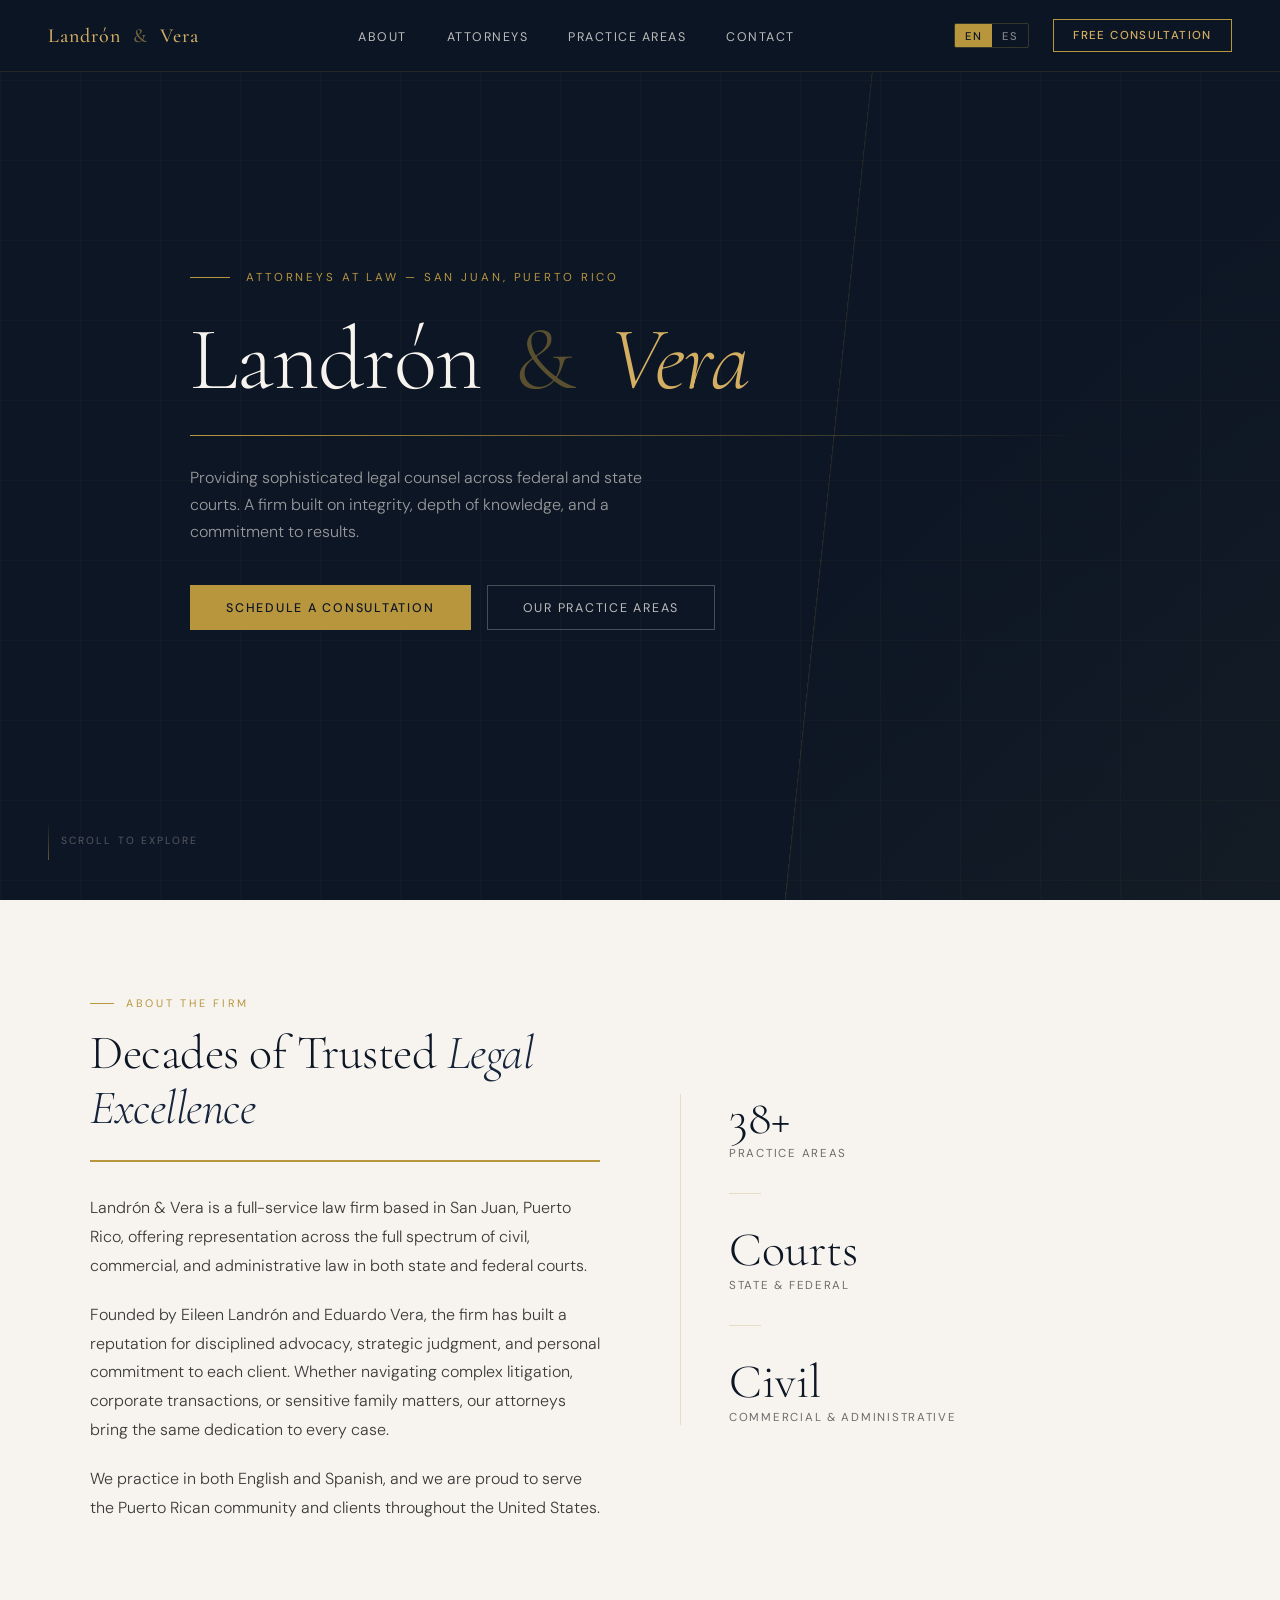
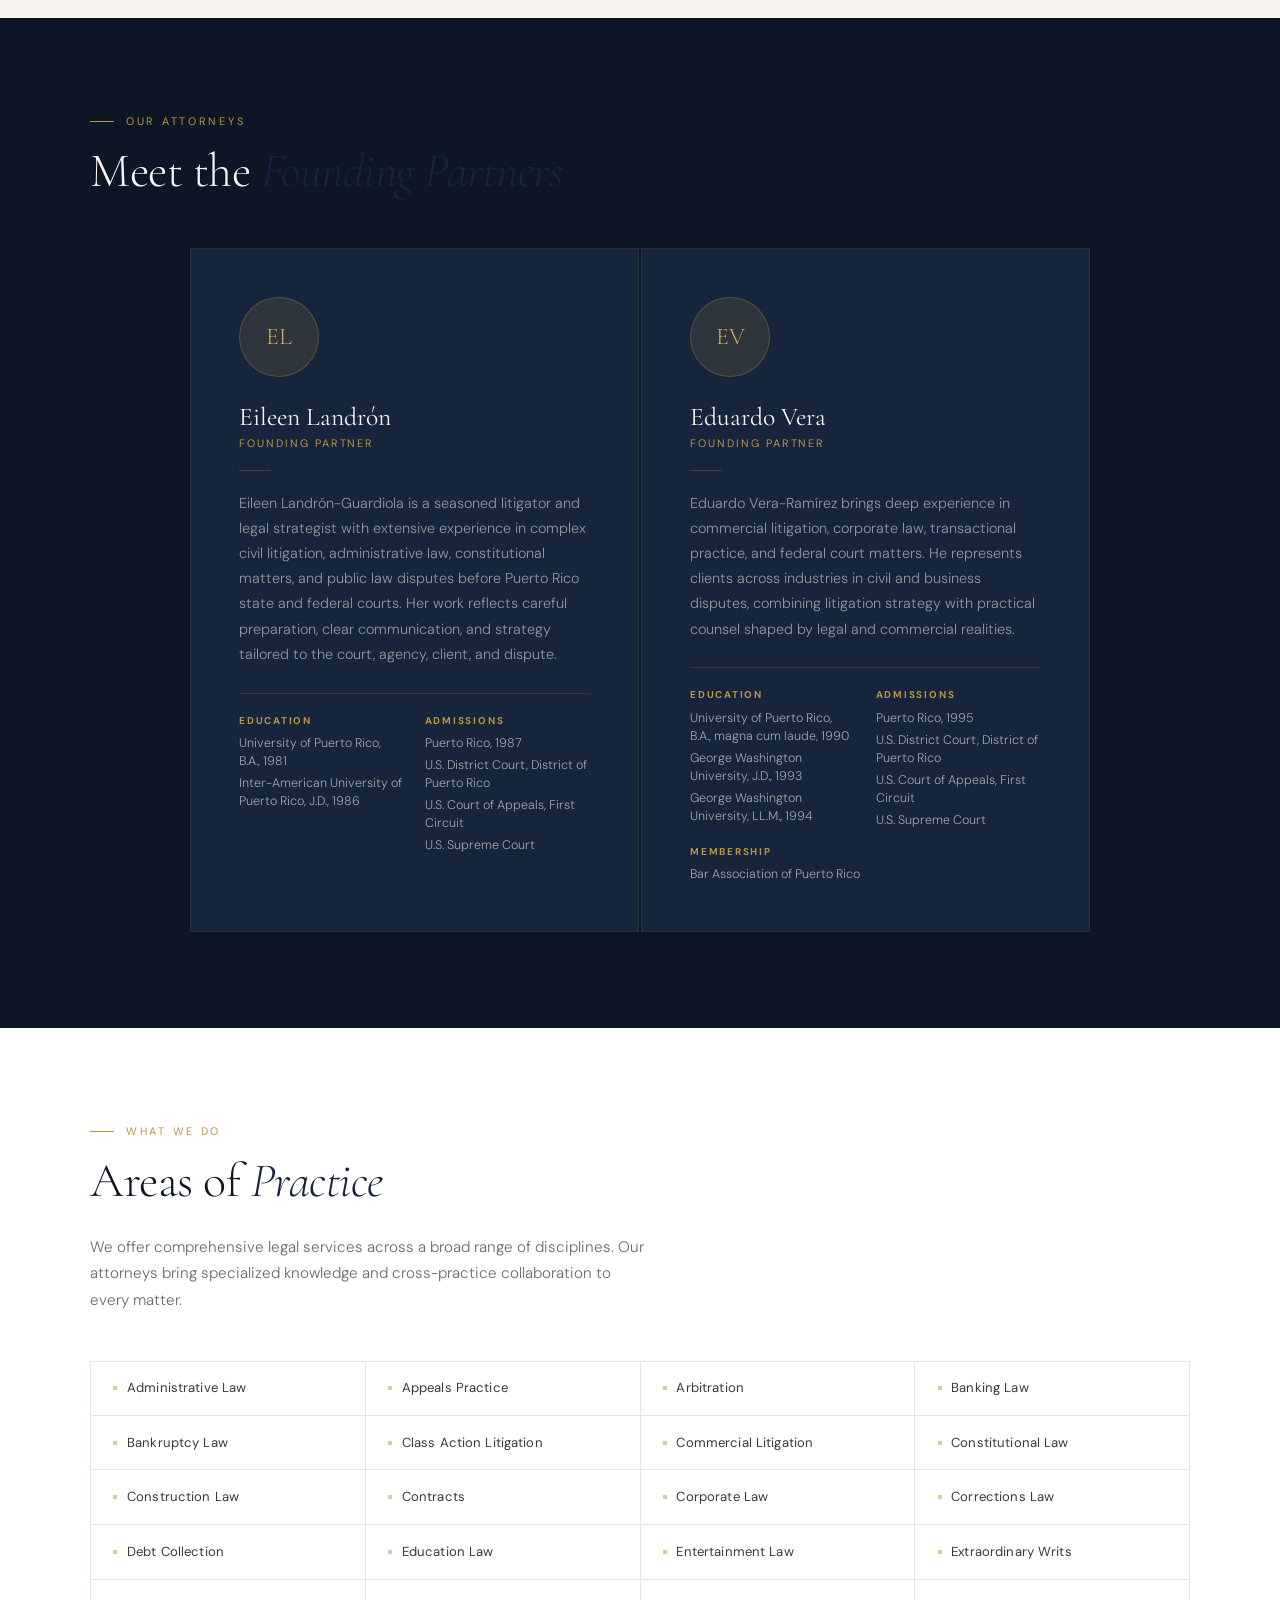
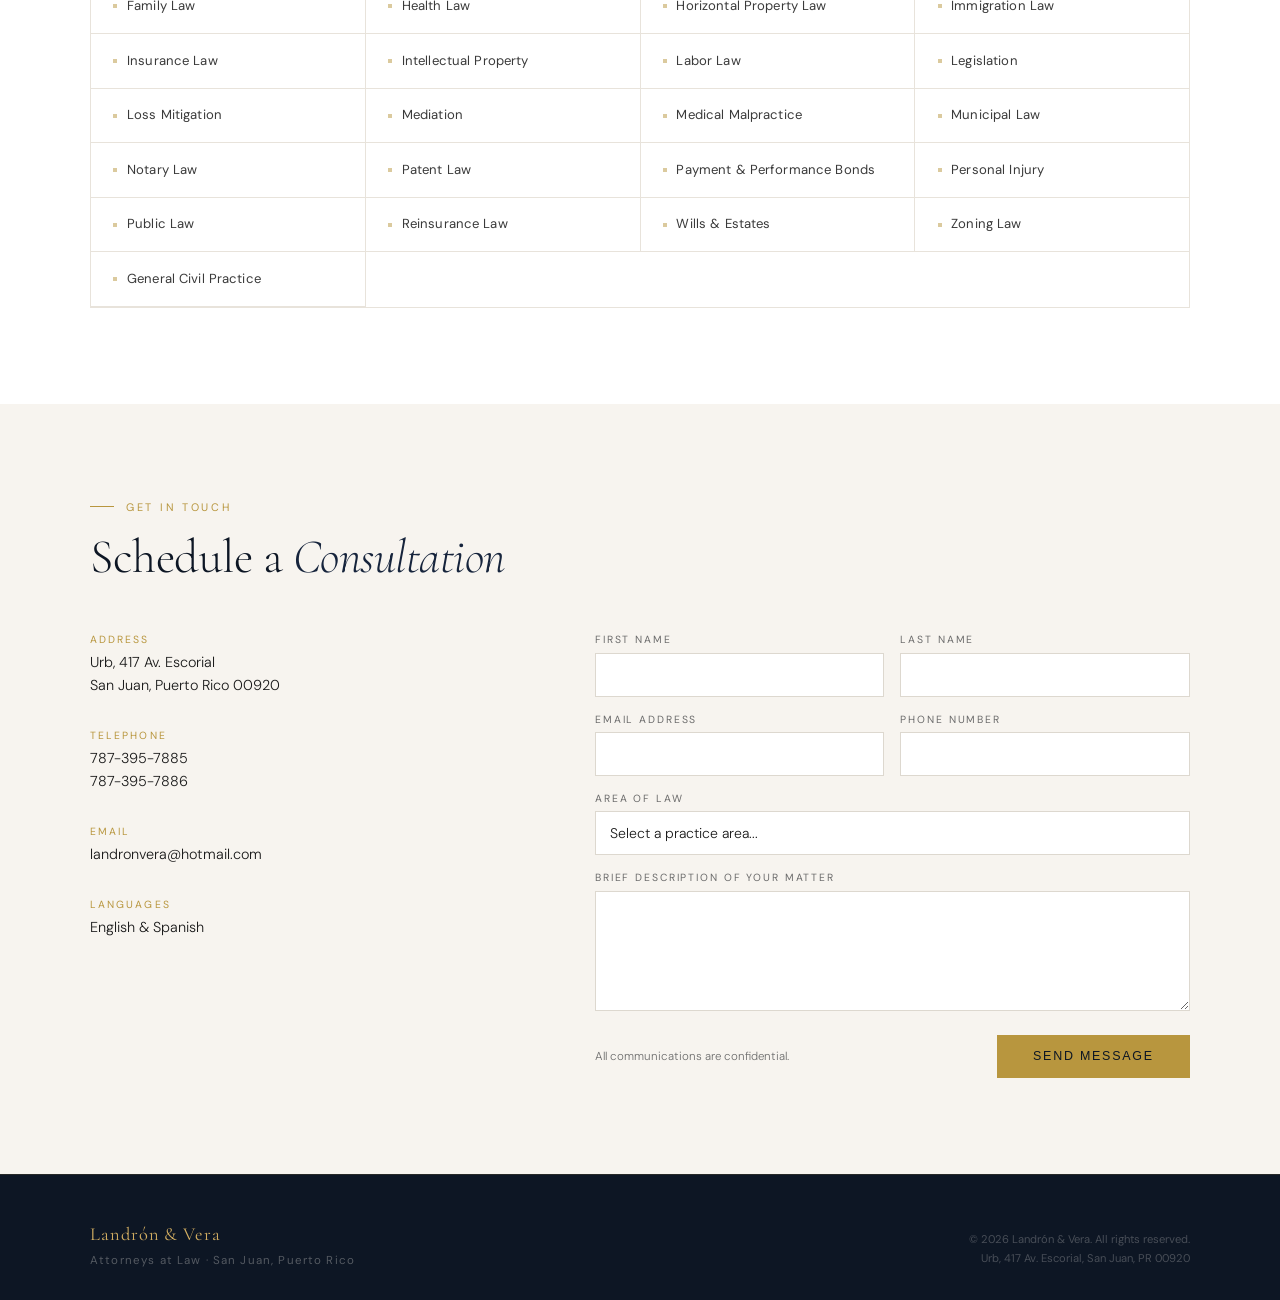
==== index.html @ 3a1e354c "Improve SEO content and practice interactions" ====
<!DOCTYPE html>
<html lang="en">
<head>
  <meta charset="UTF-8">
  <meta name="viewport" content="width=device-width, initial-scale=1.0">
  <title>Landrón &amp; Vera &mdash; Attorneys at Law</title>
  <meta name="description" content="Landrón &amp; Vera is a San Juan, Puerto Rico law firm providing bilingual legal counsel in civil, commercial, administrative, corporate, family, immigration, and litigation matters.">
  <link rel="icon" href="favicon.ico" sizes="any">
  <link rel="icon" type="image/svg+xml" href="favicon.svg">
  <link rel="preconnect" href="https://fonts.googleapis.com">
  <link rel="preconnect" href="https://fonts.gstatic.com" crossorigin>
  <link href="https://fonts.googleapis.com/css2?family=Cormorant+Garamond:ital,wght@0,300;0,400;0,500;0,600;1,300;1,400&family=DM+Sans:wght@300;400;500&display=swap" rel="stylesheet">
  <link rel="stylesheet" href="styles.css">
</head>
<body>
  <header class="site-header">
    <nav class="site-nav" aria-label="Primary">
      <a class="nav-logo display-face" href="#hero">Landrón <span>&amp;</span> Vera</a>

      <ul class="nav-links">
        <li><a href="#about" data-en="About" data-es="Nosotros">About</a></li>
        <li><a href="#attorneys" data-en="Attorneys" data-es="Abogados">Attorneys</a></li>
        <li><a href="#practice" data-en="Practice Areas" data-es="&Aacute;reas de Pr&aacute;ctica">Practice Areas</a></li>
        <li><a href="#contact" data-en="Contact" data-es="Contacto">Contact</a></li>
      </ul>

      <div class="nav-right">
        <div class="lang-toggle" role="group" aria-label="Language toggle">
          <button id="btnEN" type="button" class="active" data-lang-switch="en">EN</button>
          <button id="btnES" type="button" data-lang-switch="es">ES</button>
        </div>
        <a href="#contact" class="nav-cta" data-en="Free Consultation" data-es="Consulta Gratis">Free Consultation</a>
        <button class="hamburger" type="button" aria-label="Menu" aria-controls="mobileMenu" aria-expanded="false" data-menu-toggle>
          <span></span>
          <span></span>
          <span></span>
        </button>
      </div>
    </nav>
  </header>

  <div class="mobile-menu" id="mobileMenu">
    <a href="#about" data-en="About" data-es="Nosotros">About</a>
    <a href="#attorneys" data-en="Attorneys" data-es="Abogados">Attorneys</a>
    <a href="#practice" data-en="Practice Areas" data-es="&Aacute;reas de Pr&aacute;ctica">Practice Areas</a>
    <a href="#contact" data-en="Contact" data-es="Contacto">Contact</a>
    <a href="#contact" data-en="Free Consultation" data-es="Consulta Gratis">Free Consultation</a>
  </div>

  <main>
    <section id="hero">
      <div class="hero-inner section-shell">
        <div class="hero-eyebrow" data-en="Attorneys at Law &mdash; San Juan, Puerto Rico" data-es="Abogados y Consejeros &mdash; San Juan, Puerto Rico">
          Attorneys at Law &mdash; San Juan, Puerto Rico
        </div>
        <h1 class="hero-title display-face">
          Landrón <span class="amp">&amp;</span> <em>Vera</em>
        </h1>
        <div class="hero-rule"></div>
        <p class="hero-sub" data-en="Providing sophisticated legal counsel across federal and state courts. A firm built on integrity, depth of knowledge, and a commitment to results." data-es="Asesoramiento jur&iacute;dico sofisticado en tribunales federales y estatales. Un bufete fundamentado en integridad, conocimiento profundo y compromiso con los resultados.">
          Providing sophisticated legal counsel across federal and state courts. A firm built on integrity, depth of knowledge, and a commitment to results.
        </p>
        <div class="hero-actions">
          <a href="#contact" class="btn-primary" data-en="Schedule a Consultation" data-es="Agendar Consulta">Schedule a Consultation</a>
          <a href="#practice" class="btn-ghost" data-en="Our Practice Areas" data-es="Nuestras &Aacute;reas">Our Practice Areas</a>
        </div>
      </div>
      <div class="hero-scroll" data-en="Scroll to explore" data-es="Desplaza para explorar">Scroll to explore</div>
    </section>

    <section id="about">
      <div class="section-shell about-grid">
        <div class="about-text">
          <div class="section-label reveal" data-en="About the Firm" data-es="El Bufete">About the Firm</div>
          <h2 class="section-title display-face reveal" data-en="Decades of Trusted <em>Legal Excellence</em>" data-es="D&eacute;cadas de <em>Excelencia Jur&iacute;dica</em>" data-i18n-html="true">
            Decades of Trusted <em>Legal Excellence</em>
          </h2>
          <div class="gold-rule reveal"></div>
          <div class="reveal">
            <p data-en="Landrón &amp; Vera is a full-service law firm based in San Juan, Puerto Rico, offering representation across the full spectrum of civil, commercial, and administrative law in both state and federal courts." data-es="Landrón &amp; Vera es un bufete de abogados de servicio completo con sede en San Juan, Puerto Rico, que ofrece representaci&oacute;n en el espectro completo del derecho civil, comercial y administrativo en tribunales estatales y federales.">
              Landrón &amp; Vera is a full-service law firm based in San Juan, Puerto Rico, offering representation across the full spectrum of civil, commercial, and administrative law in both state and federal courts.
            </p>
            <p data-en="Founded by Eileen Landrón and Eduardo Vera, the firm has built a reputation for disciplined advocacy, strategic judgment, and personal commitment to each client. Whether navigating complex litigation, corporate transactions, or sensitive family matters, our attorneys bring the same dedication to every case." data-es="Fundado por Eileen Landrón y Eduardo Vera, el bufete ha construido una reputaci&oacute;n de abogac&iacute;a disciplinada, juicio estrat&eacute;gico y compromiso personal con cada cliente. Ya sea en litigios complejos, transacciones corporativas o asuntos familiares delicados, nuestros abogados aportan la misma dedicaci&oacute;n a cada caso.">
              Founded by Eileen Landrón and Eduardo Vera, the firm has built a reputation for disciplined advocacy, strategic judgment, and personal commitment to each client. Whether navigating complex litigation, corporate transactions, or sensitive family matters, our attorneys bring the same dedication to every case.
            </p>
            <p data-en="We practice in both English and Spanish, and we are proud to serve the Puerto Rican community and clients throughout the United States." data-es="Ejercemos en ingl&eacute;s y espa&ntilde;ol, y nos enorgullece servir a la comunidad puertorrique&ntilde;a y a clientes de todo Estados Unidos.">
              We practice in both English and Spanish, and we are proud to serve the Puerto Rican community and clients throughout the United States.
            </p>
          </div>
        </div>

        <aside class="about-aside reveal" aria-label="Firm highlights">
          <div class="stat-row">
            <div class="stat">
              <div class="stat-number">38+</div>
              <div class="stat-label" data-en="Practice Areas" data-es="&Aacute;reas de Pr&aacute;ctica">Practice Areas</div>
            </div>
            <div class="stat-divider"></div>
            <div class="stat">
              <div class="stat-number" data-en="Courts" data-es="Tribunales">Courts</div>
              <div class="stat-label" data-en="State &amp; Federal" data-es="Estatales y Federales">State &amp; Federal</div>
            </div>
            <div class="stat-divider"></div>
            <div class="stat">
              <div class="stat-number">Civil</div>
              <div class="stat-label" data-en="Commercial &amp; Administrative" data-es="Comercial y Administrativo">Commercial &amp; Administrative</div>
            </div>
          </div>
        </aside>
      </div>
    </section>

    <section id="attorneys">
      <div class="section-shell">
        <div class="section-label reveal" data-en="Our Attorneys" data-es="Nuestros Abogados">Our Attorneys</div>
        <h2 class="section-title display-face reveal" data-en="Meet the <em>Founding Partners</em>" data-es="Los <em>Socios Fundadores</em>" data-i18n-html="true">
          Meet the <em>Founding Partners</em>
        </h2>

        <div class="attorneys-grid">
          <article class="attorney-card reveal">
            <div class="attorney-portrait"><span>EL</span></div>
            <h3 class="attorney-name display-face">Eileen Landrón</h3>
            <div class="attorney-title" data-en="Founding Partner" data-es="Socia Fundadora">Founding Partner</div>
            <div class="attorney-rule"></div>
            <p class="attorney-bio" data-en="Eileen Landrón-Guardiola is a seasoned litigator and legal strategist with extensive experience in complex civil litigation, administrative law, constitutional matters, and public law disputes before Puerto Rico state and federal courts. Her work reflects careful preparation, clear communication, and strategy tailored to the court, agency, client, and dispute." data-es="Eileen Landr&oacute;n-Guardiola es una litigante experimentada y estratega legal con amplia experiencia en litigios civiles complejos, derecho administrativo, asuntos constitucionales y controversias de derecho p&uacute;blico ante tribunales estatales y federales en Puerto Rico. Su trabajo refleja preparaci&oacute;n cuidadosa, comunicaci&oacute;n clara y estrategia adaptada al tribunal, agencia, cliente y controversia.">
              Eileen Landrón-Guardiola is a seasoned litigator and legal strategist with extensive experience in complex civil litigation, administrative law, constitutional matters, and public law disputes before Puerto Rico state and federal courts. Her work reflects careful preparation, clear communication, and strategy tailored to the court, agency, client, and dispute.
            </p>
            <div class="attorney-card-credentials">
              <div class="attorney-card-group">
                <h4 data-en="Education" data-es="Educaci&oacute;n">Education</h4>
                <ul>
                  <li>University of Puerto Rico, B.A., 1981</li>
                  <li>Inter-American University of Puerto Rico, J.D., 1986</li>
                </ul>
              </div>
              <div class="attorney-card-group">
                <h4 data-en="Admissions" data-es="Admisiones">Admissions</h4>
                <ul>
                  <li data-en="Puerto Rico, 1987" data-es="Puerto Rico, 1987">Puerto Rico, 1987</li>
                  <li data-en="U.S. District Court, District of Puerto Rico" data-es="Tribunal Federal para el Distrito de Puerto Rico">U.S. District Court, District of Puerto Rico</li>
                  <li data-en="U.S. Court of Appeals, First Circuit" data-es="Tribunal de Apelaciones del Primer Circuito">U.S. Court of Appeals, First Circuit</li>
                  <li data-en="U.S. Supreme Court" data-es="Tribunal Supremo de Estados Unidos">U.S. Supreme Court</li>
                </ul>
              </div>
            </div>
          </article>

          <article class="attorney-card reveal">
            <div class="attorney-portrait"><span>EV</span></div>
            <h3 class="attorney-name display-face">Eduardo Vera</h3>
            <div class="attorney-title" data-en="Founding Partner" data-es="Socio Fundador">Founding Partner</div>
            <div class="attorney-rule"></div>
            <p class="attorney-bio" data-en="Eduardo Vera-Ramírez brings deep experience in commercial litigation, corporate law, transactional practice, and federal court matters. He represents clients across industries in civil and business disputes, combining litigation strategy with practical counsel shaped by legal and commercial realities." data-es="Eduardo Vera-Ram&iacute;rez aporta amplia experiencia en litigios comerciales, derecho corporativo, pr&aacute;ctica transaccional y asuntos de foro federal. Representa clientes de diversas industrias en controversias civiles y comerciales, combinando estrategia litigiosa con asesoramiento pr&aacute;ctico adaptado a realidades jur&iacute;dicas y comerciales.">
              Eduardo Vera-Ramírez brings deep experience in commercial litigation, corporate law, transactional practice, and federal court matters. He represents clients across industries in civil and business disputes, combining litigation strategy with practical counsel shaped by legal and commercial realities.
            </p>
            <div class="attorney-card-credentials">
              <div class="attorney-card-group">
                <h4 data-en="Education" data-es="Educaci&oacute;n">Education</h4>
                <ul>
                  <li>University of Puerto Rico, B.A., magna cum laude, 1990</li>
                  <li>George Washington University, J.D., 1993</li>
                  <li>George Washington University, LL.M., 1994</li>
                </ul>
              </div>
              <div class="attorney-card-group">
                <h4 data-en="Admissions" data-es="Admisiones">Admissions</h4>
                <ul>
                  <li data-en="Puerto Rico, 1995" data-es="Puerto Rico, 1995">Puerto Rico, 1995</li>
                  <li data-en="U.S. District Court, District of Puerto Rico" data-es="Tribunal Federal para el Distrito de Puerto Rico">U.S. District Court, District of Puerto Rico</li>
                  <li data-en="U.S. Court of Appeals, First Circuit" data-es="Tribunal de Apelaciones del Primer Circuito">U.S. Court of Appeals, First Circuit</li>
                  <li data-en="U.S. Supreme Court" data-es="Tribunal Supremo de Estados Unidos">U.S. Supreme Court</li>
                </ul>
              </div>
              <div class="attorney-card-group">
                <h4 data-en="Membership" data-es="Membres&iacute;a">Membership</h4>
                <ul>
                  <li data-en="Bar Association of Puerto Rico" data-es="Colegio de Abogados de Puerto Rico">Bar Association of Puerto Rico</li>
                </ul>
              </div>
            </div>
          </article>
        </div>
      </div>
    </section>

    <section id="practice">
      <div class="section-shell">
        <div class="section-label reveal" data-en="What We Do" data-es="Lo Que Hacemos">What We Do</div>
        <h2 class="section-title display-face reveal" data-en="Areas of <em>Practice</em>" data-es="&Aacute;reas de <em>Pr&aacute;ctica</em>" data-i18n-html="true">
          Areas of <em>Practice</em>
        </h2>
        <div class="practice-intro reveal">
          <p data-en="We offer comprehensive legal services across a broad range of disciplines. Our attorneys bring specialized knowledge and cross-practice collaboration to every matter." data-es="Ofrecemos servicios jur&iacute;dicos integrales en una amplia gama de disciplinas. Nuestros abogados aportan conocimiento especializado y colaboraci&oacute;n interpr&aacute;ctica a cada asunto.">
            We offer comprehensive legal services across a broad range of disciplines. Our attorneys bring specialized knowledge and cross-practice collaboration to every matter.
          </p>
        </div>

        <div class="practice-grid-wrap reveal" data-practice-grid-wrap>
          <div class="practice-grid" data-practice-grid>
          <button class="practice-item" type="button" data-practice-item data-en="Administrative Law" data-es="Derecho Administrativo" data-desc-en="Guidance in agency proceedings, regulatory disputes, administrative claims, and judicial review involving Puerto Rico public agencies." data-desc-es="Asesoramiento en procedimientos de agencia, controversias regulatorias, reclamaciones administrativas y revisi&oacute;n judicial ante agencias p&uacute;blicas de Puerto Rico.">Administrative Law</button>
          <button class="practice-item" type="button" data-practice-item data-en="Appeals Practice" data-es="Pr&aacute;ctica de Apelaciones" data-desc-en="Representation in appeals, post-judgment strategy, extraordinary remedies, and preservation of issues for higher court review." data-desc-es="Representaci&oacute;n en apelaciones, estrategia posterior a sentencia, remedios extraordinarios y preservaci&oacute;n de planteamientos para revisi&oacute;n apelativa.">Appeals Practice</button>
          <button class="practice-item" type="button" data-practice-item data-en="Arbitration" data-es="Arbitraje" data-desc-en="Advocacy in private dispute resolution, including arbitration preparation, hearings, evidence, and enforcement considerations." data-desc-es="Abogac&iacute;a en resoluci&oacute;n privada de controversias, incluyendo preparaci&oacute;n de arbitraje, vistas, prueba y consideraciones de cumplimiento.">Arbitration</button>
          <button class="practice-item" type="button" data-practice-item data-en="Banking Law" data-es="Derecho Bancario" data-desc-en="Counsel in banking disputes, loan-related matters, creditor rights, financial documentation, and litigation involving financial institutions." data-desc-es="Asesoramiento en controversias bancarias, asuntos de pr&eacute;stamos, derechos de acreedores, documentaci&oacute;n financiera y litigios con instituciones financieras.">Banking Law</button>
          <button class="practice-item" type="button" data-practice-item data-en="Bankruptcy Law" data-es="Derecho de Quiebras" data-desc-en="Support for clients navigating bankruptcy-related disputes, creditor issues, collections, restructurings, and litigation affected by insolvency." data-desc-es="Apoyo en controversias relacionadas con quiebras, asuntos de acreedores, cobros, reestructuraciones y litigios afectados por insolvencia.">Bankruptcy Law</button>
          <button class="practice-item" type="button" data-practice-item data-en="Class Action Litigation" data-es="Litigios de Acci&oacute;n de Clase" data-desc-en="Representation in complex litigation involving grouped claims, certification issues, procedural strategy, and settlement considerations." data-desc-es="Representaci&oacute;n en litigios complejos con reclamaciones colectivas, certificaci&oacute;n, estrategia procesal y consideraciones transaccionales.">Class Action Litigation</button>
          <button class="practice-item" type="button" data-practice-item data-en="Commercial Litigation" data-es="Litigios Comerciales" data-desc-en="Representation in business disputes involving contracts, collections, corporate conflicts, insurance, banking, and commercial risk." data-desc-es="Representaci&oacute;n en controversias comerciales sobre contratos, cobros, conflictos corporativos, seguros, banca y riesgo comercial.">Commercial Litigation</button>
          <button class="practice-item" type="button" data-practice-item data-en="Constitutional Law" data-es="Derecho Constitucional" data-desc-en="Counsel and litigation strategy for constitutional claims, public law questions, civil rights issues, and government-related disputes." data-desc-es="Asesoramiento y estrategia litigiosa en reclamaciones constitucionales, derecho p&uacute;blico, derechos civiles y controversias gubernamentales.">Constitutional Law</button>
          <button class="practice-item" type="button" data-practice-item data-en="Construction Law" data-es="Derecho de Construcci&oacute;n" data-desc-en="Representation in construction disputes, contract claims, project conflicts, payment issues, and bond-related matters." data-desc-es="Representaci&oacute;n en controversias de construcci&oacute;n, reclamaciones contractuales, conflictos de proyecto, pagos y asuntos de fianzas.">Construction Law</button>
          <button class="practice-item" type="button" data-practice-item data-en="Contracts" data-es="Contratos" data-desc-en="Drafting, review, enforcement, and litigation of agreements involving individuals, businesses, institutions, and commercial relationships." data-desc-es="Redacci&oacute;n, revisi&oacute;n, cumplimiento y litigio de acuerdos entre individuos, negocios, instituciones y relaciones comerciales.">Contracts</button>
          <button class="practice-item" type="button" data-practice-item data-en="Corporate Law" data-es="Derecho Corporativo" data-desc-en="Advice on corporate governance, business structure, transactions, internal disputes, and legal risk affecting companies." data-desc-es="Asesoramiento sobre gobierno corporativo, estructura de negocios, transacciones, disputas internas y riesgos legales empresariales.">Corporate Law</button>
          <button class="practice-item" type="button" data-practice-item data-en="Corrections Law" data-es="Derecho Penitenciario" data-desc-en="Counsel in matters involving correctional institutions, public administration, rights, policies, and related litigation." data-desc-es="Asesoramiento en asuntos relacionados con instituciones correccionales, administraci&oacute;n p&uacute;blica, derechos, pol&iacute;ticas y litigios relacionados.">Corrections Law</button>
          <button class="practice-item" type="button" data-practice-item data-en="Debt Collection" data-es="Cobro de Deudas" data-desc-en="Collection strategy, creditor representation, negotiation, litigation, and enforcement of obligations in Puerto Rico." data-desc-es="Estrategia de cobro, representaci&oacute;n de acreedores, negociaci&oacute;n, litigio y ejecuci&oacute;n de obligaciones en Puerto Rico.">Debt Collection</button>
          <button class="practice-item" type="button" data-practice-item data-en="Education Law" data-es="Derecho Educativo" data-desc-en="Representation in disputes involving educational institutions, students, administrative processes, policies, and public law concerns." data-desc-es="Representaci&oacute;n en controversias de instituciones educativas, estudiantes, procesos administrativos, pol&iacute;ticas y asuntos de derecho p&uacute;blico.">Education Law</button>
          <button class="practice-item" type="button" data-practice-item data-en="Entertainment Law" data-es="Derecho del Entretenimiento" data-desc-en="Counsel for creative, media, contractual, licensing, and business issues affecting entertainment-related work." data-desc-es="Asesoramiento en asuntos creativos, medi&aacute;ticos, contractuales, licencias y negocios relacionados con entretenimiento.">Entertainment Law</button>
          <button class="practice-item" type="button" data-practice-item data-en="Extraordinary Writs" data-es="Recursos Extraordinarios" data-desc-en="Preparation and advocacy for urgent or exceptional judicial remedies where ordinary procedures may be inadequate." data-desc-es="Preparaci&oacute;n y abogac&iacute;a para remedios judiciales urgentes o excepcionales cuando los procesos ordinarios resultan insuficientes.">Extraordinary Writs</button>
          <button class="practice-item" type="button" data-practice-item data-en="Family Law" data-es="Derecho de Familia" data-desc-en="Guidance in sensitive family matters requiring practical legal strategy, clear communication, and careful attention to personal circumstances." data-desc-es="Orientaci&oacute;n en asuntos familiares delicados que requieren estrategia pr&aacute;ctica, comunicaci&oacute;n clara y atenci&oacute;n cuidadosa a circunstancias personales.">Family Law</button>
          <button class="practice-item" type="button" data-practice-item data-en="Health Law" data-es="Derecho de Salud" data-desc-en="Representation in health care disputes, regulatory matters, medical-related litigation, and issues affecting providers or patients." data-desc-es="Representaci&oacute;n en controversias de salud, asuntos regulatorios, litigios m&eacute;dicos y cuestiones que afectan proveedores o pacientes.">Health Law</button>
          <button class="practice-item" type="button" data-practice-item data-en="Horizontal Property Law" data-es="Ley de Propiedad Horizontal" data-desc-en="Counsel in condominium, association, governance, maintenance, ownership, and dispute matters under Puerto Rico horizontal property law." data-desc-es="Asesoramiento en condominios, asociaciones, gobernanza, mantenimiento, titularidad y controversias bajo la ley de propiedad horizontal de Puerto Rico.">Horizontal Property Law</button>
          <button class="practice-item" type="button" data-practice-item data-en="Immigration Law" data-es="Derecho Migratorio" data-desc-en="Assistance with immigration-related legal issues for individuals, families, and clients navigating federal processes." data-desc-es="Asistencia en asuntos migratorios para individuos, familias y clientes que navegan procesos federales.">Immigration Law</button>
          <button class="practice-item" type="button" data-practice-item data-en="Insurance Law" data-es="Derecho de Seguros" data-desc-en="Representation in insurance coverage disputes, claims handling issues, defense matters, and policy-related litigation." data-desc-es="Representaci&oacute;n en controversias de cubierta, manejo de reclamaciones, defensa y litigios relacionados con p&oacute;lizas de seguro.">Insurance Law</button>
          <button class="practice-item" type="button" data-practice-item data-en="Intellectual Property" data-es="Propiedad Intelectual" data-desc-en="Counsel on ownership, protection, licensing, enforcement, and disputes involving creative or commercial intellectual property." data-desc-es="Asesoramiento sobre titularidad, protecci&oacute;n, licencias, cumplimiento y controversias de propiedad intelectual creativa o comercial.">Intellectual Property</button>
          <button class="practice-item" type="button" data-practice-item data-en="Labor Law" data-es="Derecho Laboral" data-desc-en="Guidance in employment-related disputes, workplace obligations, personnel decisions, and litigation involving labor issues." data-desc-es="Orientaci&oacute;n en controversias laborales, obligaciones patronales, decisiones de personal y litigios relacionados con empleo.">Labor Law</button>
          <button class="practice-item" type="button" data-practice-item data-en="Legislation" data-es="Legislaci&oacute;n" data-desc-en="Analysis and counsel related to statutes, legislative proposals, policy language, compliance, and public law interpretation." data-desc-es="An&aacute;lisis y asesoramiento sobre leyes, propuestas legislativas, lenguaje de pol&iacute;tica p&uacute;blica, cumplimiento e interpretaci&oacute;n de derecho p&uacute;blico.">Legislation</button>
          <button class="practice-item" type="button" data-practice-item data-en="Loss Mitigation" data-es="Mitigaci&oacute;n de P&eacute;rdidas" data-desc-en="Assistance with strategies to reduce legal, financial, and operational exposure in disputes or distressed situations." data-desc-es="Asistencia con estrategias para reducir exposici&oacute;n legal, financiera y operacional en controversias o situaciones de dificultad.">Loss Mitigation</button>
          <button class="practice-item" type="button" data-practice-item data-en="Mediation" data-es="Mediaci&oacute;n" data-desc-en="Representation and preparation for structured negotiation and mediation aimed at practical, durable dispute resolution." data-desc-es="Representaci&oacute;n y preparaci&oacute;n para negociaci&oacute;n estructurada y mediaci&oacute;n orientada a resolver controversias de forma pr&aacute;ctica y duradera.">Mediation</button>
          <button class="practice-item" type="button" data-practice-item data-en="Medical Malpractice" data-es="Negligencia M&eacute;dica" data-desc-en="Representation in claims involving medical negligence, expert evidence, causation, damages, and health care litigation." data-desc-es="Representaci&oacute;n en reclamaciones de negligencia m&eacute;dica, prueba pericial, causalidad, da&ntilde;os y litigios de salud.">Medical Malpractice</button>
          <button class="practice-item" type="button" data-practice-item data-en="Municipal Law" data-es="Derecho Municipal" data-desc-en="Counsel in matters involving municipalities, local government powers, public administration, ordinances, and related disputes." data-desc-es="Asesoramiento en asuntos de municipios, poderes de gobierno local, administraci&oacute;n p&uacute;blica, ordenanzas y controversias relacionadas.">Municipal Law</button>
          <button class="practice-item" type="button" data-practice-item data-en="Notary Law" data-es="Derecho Notarial" data-desc-en="Notarial services and counsel involving formal legal instruments, affidavits, authorizations, and Puerto Rico notarial requirements." data-desc-es="Servicios notariales y asesoramiento sobre instrumentos legales, declaraciones juradas, autorizaciones y requisitos notariales en Puerto Rico.">Notary Law</button>
          <button class="practice-item" type="button" data-practice-item data-en="Patent Law" data-es="Derecho de Patentes" data-desc-en="Counsel related to patent rights, innovation protection, ownership issues, licensing, and intellectual property disputes." data-desc-es="Asesoramiento relacionado con derechos de patente, protecci&oacute;n de innovaciones, titularidad, licencias y controversias de propiedad intelectual.">Patent Law</button>
          <button class="practice-item" type="button" data-practice-item data-en="Payment &amp; Performance Bonds" data-es="Bonos de Pago y Cumplimiento" data-desc-en="Representation in bond claims, construction obligations, payment disputes, surety issues, and performance-related conflicts." data-desc-es="Representaci&oacute;n en reclamaciones de fianzas, obligaciones de construcci&oacute;n, disputas de pago, asuntos de fiadores y cumplimiento.">Payment &amp; Performance Bonds</button>
          <button class="practice-item" type="button" data-practice-item data-en="Personal Injury" data-es="Da&ntilde;os y Perjuicios" data-desc-en="Representation in injury claims involving negligence, liability, damages, insurance, settlement, and trial preparation." data-desc-es="Representaci&oacute;n en reclamaciones de da&ntilde;os por negligencia, responsabilidad, da&ntilde;os, seguros, transacci&oacute;n y preparaci&oacute;n para juicio.">Personal Injury</button>
          <button class="practice-item" type="button" data-practice-item data-en="Public Law" data-es="Derecho P&uacute;blico" data-desc-en="Counsel on government action, public institutions, constitutional issues, administrative processes, and public-sector disputes." data-desc-es="Asesoramiento sobre acci&oacute;n gubernamental, instituciones p&uacute;blicas, asuntos constitucionales, procesos administrativos y controversias del sector p&uacute;blico.">Public Law</button>
          <button class="practice-item" type="button" data-practice-item data-en="Reinsurance Law" data-es="Derecho de Reaseguros" data-desc-en="Representation in disputes and counseling involving reinsurance contracts, coverage obligations, claims, and insurance risk transfer." data-desc-es="Representaci&oacute;n y asesoramiento en contratos de reaseguro, obligaciones de cubierta, reclamaciones y transferencia de riesgo asegurador.">Reinsurance Law</button>
          <button class="practice-item" type="button" data-practice-item data-en="Wills &amp; Estates" data-es="Testamentos y Sucesiones" data-desc-en="Counsel on estate planning, wills, inheritance questions, probate-related matters, and family property concerns." data-desc-es="Asesoramiento sobre planificaci&oacute;n patrimonial, testamentos, herencias, sucesiones y asuntos de propiedad familiar.">Wills &amp; Estates</button>
          <button class="practice-item" type="button" data-practice-item data-en="Zoning Law" data-es="Derecho de Zonificaci&oacute;n" data-desc-en="Guidance in land use, zoning, permitting, municipal approvals, administrative review, and property development disputes." data-desc-es="Orientaci&oacute;n en uso de terrenos, zonificaci&oacute;n, permisos, aprobaciones municipales, revisi&oacute;n administrativa y controversias de desarrollo.">Zoning Law</button>
          <button class="practice-item" type="button" data-practice-item data-en="General Civil Practice" data-es="Pr&aacute;ctica Civil General" data-desc-en="Broad civil representation for individuals, businesses, and institutions facing disputes, claims, negotiations, or court proceedings." data-desc-es="Representaci&oacute;n civil amplia para individuos, negocios e instituciones ante controversias, reclamaciones, negociaciones o procesos judiciales.">General Civil Practice</button>
          </div>

          <article class="practice-detail" data-practice-detail aria-live="polite" hidden>
            <button class="practice-back" type="button" data-practice-back>
              <span aria-hidden="true">‹</span>
              <span data-en="Back to Practice Areas" data-es="Volver a &Aacute;reas de Pr&aacute;ctica">Back to Practice Areas</span>
            </button>
            <h3 class="practice-detail-title display-face" data-practice-title></h3>
            <p data-practice-description></p>
          </article>
        </div>
      </div>
    </section>

    <section id="contact">
      <div class="section-shell">
        <div class="section-label reveal" data-en="Get in Touch" data-es="Cont&aacute;ctenos">Get in Touch</div>
        <h2 class="section-title display-face reveal" data-en="Schedule a <em>Consultation</em>" data-es="Agende su <em>Consulta</em>" data-i18n-html="true">
          Schedule a <em>Consultation</em>
        </h2>

        <div class="contact-grid">
          <div class="contact-info reveal">
            <div class="contact-detail">
              <div class="contact-detail-label" data-en="Address" data-es="Direcci&oacute;n">Address</div>
              <div class="contact-detail-value">
                Urb, 417 Av. Escorial<br>
                San Juan, Puerto Rico 00920
              </div>
            </div>
            <div class="contact-detail">
              <div class="contact-detail-label" data-en="Telephone" data-es="Tel&eacute;fono">Telephone</div>
              <div class="contact-detail-value">
                <a href="tel:+17873957885">787-395-7885</a><br>
                <a href="tel:+17873957886">787-395-7886</a>
              </div>
            </div>
            <div class="contact-detail">
              <div class="contact-detail-label" data-en="Email" data-es="Correo Electr&oacute;nico">Email</div>
              <div class="contact-detail-value">
                <a href="mailto:landronvera@hotmail.com">landronvera@hotmail.com</a>
              </div>
            </div>
            <div class="contact-detail">
              <div class="contact-detail-label" data-en="Languages" data-es="Idiomas">Languages</div>
              <div class="contact-detail-value" data-en="English &amp; Spanish" data-es="Ingl&eacute;s y Espa&ntilde;ol">English &amp; Spanish</div>
            </div>
          </div>

          <form class="contact-form reveal" id="contactForm">
            <div class="form-row">
              <div class="form-group">
                <label for="firstName" data-en="First Name" data-es="Nombre">First Name</label>
                <input id="firstName" name="firstName" type="text" required>
              </div>
              <div class="form-group">
                <label for="lastName" data-en="Last Name" data-es="Apellido">Last Name</label>
                <input id="lastName" name="lastName" type="text" required>
              </div>
            </div>
            <div class="form-row">
              <div class="form-group">
                <label for="email" data-en="Email Address" data-es="Correo Electr&oacute;nico">Email Address</label>
                <input id="email" name="email" type="email" required>
              </div>
              <div class="form-group">
                <label for="phone" data-en="Phone Number" data-es="Tel&eacute;fono">Phone Number</label>
                <input id="phone" name="phone" type="tel">
              </div>
            </div>
            <div class="form-group">
              <label for="practiceArea" data-en="Area of Law" data-es="&Aacute;rea de Derecho">Area of Law</label>
              <select id="practiceArea" name="practiceArea">
                <option value="" data-en="Select a practice area..." data-es="Seleccione un &aacute;rea...">Select a practice area...</option>
                <option value="corporate-law" data-en="Corporate Law" data-es="Derecho Corporativo">Corporate Law</option>
                <option value="commercial-litigation" data-en="Commercial Litigation" data-es="Litigios Comerciales">Commercial Litigation</option>
                <option value="family-law" data-en="Family Law" data-es="Derecho de Familia">Family Law</option>
                <option value="immigration-law" data-en="Immigration Law" data-es="Derecho Migratorio">Immigration Law</option>
                <option value="personal-injury" data-en="Personal Injury" data-es="Da&ntilde;os y Perjuicios">Personal Injury</option>
                <option value="real-estate" data-en="Real Estate" data-es="Derecho Inmobiliario">Real Estate</option>
                <option value="other" data-en="Other" data-es="Otro">Other</option>
              </select>
            </div>
            <div class="form-group">
              <label for="message" data-en="Brief Description of Your Matter" data-es="Descripci&oacute;n Breve de su Asunto">Brief Description of Your Matter</label>
              <textarea id="message" name="message"></textarea>
            </div>
            <div class="form-submit">
              <p class="form-note" data-en="All communications are confidential." data-es="Toda comunicaci&oacute;n es confidencial.">All communications are confidential.</p>
              <button type="submit" class="btn-primary" data-en="Send Message" data-es="Enviar Mensaje">Send Message</button>
            </div>
            <div id="formSuccess" class="form-success" hidden aria-live="polite" data-en="Thank you. We will be in touch shortly." data-es="Gracias. Nos comunicaremos con usted en breve.">
              Thank you. We will be in touch shortly.
            </div>
          </form>
        </div>
      </div>
    </section>
  </main>

  <footer>
    <div class="footer-inner section-shell">
      <div>
        <div class="footer-logo display-face">Landrón &amp; Vera</div>
        <div class="footer-sub" data-en="Attorneys at Law &middot; San Juan, Puerto Rico" data-es="Abogados y Consejeros &middot; San Juan, Puerto Rico">
          Attorneys at Law &middot; San Juan, Puerto Rico
        </div>
      </div>
      <div class="footer-copy">
        <span data-en="&copy; 2026 Landrón &amp; Vera. All rights reserved." data-es="&copy; 2026 Landrón &amp; Vera. Todos los derechos reservados.">
          &copy; 2026 Landrón &amp; Vera. All rights reserved.
        </span>
        <br>
        <span data-en="Urb, 417 Av. Escorial, San Juan, PR 00920" data-es="Urb, 417 Av. Escorial, San Juan, PR 00920">
          Urb, 417 Av. Escorial, San Juan, PR 00920
        </span>
      </div>
    </div>
  </footer>

  <script src="main.js" defer></script>
</body>
</html>
---- styles.css ----
*,
*::before,
*::after {
  box-sizing: border-box;
  margin: 0;
  padding: 0;
}

:root {
  --navy: #0d1624;
  --navy2: #16243c;
  --gold: #b8963e;
  --gold2: #d4af62;
  --cream: #f7f4ef;
  --white: #ffffff;
  --ink: #1a1a1a;
  --muted: #6b6b6b;
  --border: rgba(184, 150, 62, 0.25);
}

html {
  scroll-behavior: smooth;
}

body {
  font-family: "DM Sans", sans-serif;
  color: var(--ink);
  background: var(--white);
  -webkit-font-smoothing: antialiased;
}

.display-face {
  font-family: "Cormorant Garamond", serif;
}

body.font-modern .display-face {
  font-family: "DM Sans", sans-serif;
}

.section-shell {
  max-width: 1100px;
  margin: 0 auto;
}

.site-nav {
  position: fixed;
  top: 0;
  left: 0;
  right: 0;
  z-index: 100;
  display: flex;
  align-items: center;
  justify-content: space-between;
  padding: 0 3rem;
  height: 72px;
  background: rgba(13, 22, 36, 0.92);
  backdrop-filter: blur(12px);
  border-bottom: 1px solid rgba(184, 150, 62, 0.15);
  transition: background 0.3s;
}

.nav-logo {
  font-size: 1.25rem;
  font-weight: 500;
  letter-spacing: 0.05em;
  color: var(--gold2);
  text-decoration: none;
  white-space: nowrap;
}

.nav-logo span {
  color: rgba(212, 175, 98, 0.5);
  margin: 0 0.3em;
}

.nav-links {
  display: flex;
  align-items: center;
  gap: 2.5rem;
  list-style: none;
}

.nav-links a {
  color: rgba(247, 244, 239, 0.75);
  text-decoration: none;
  font-size: 0.78rem;
  font-weight: 400;
  letter-spacing: 0.12em;
  text-transform: uppercase;
  transition: color 0.2s;
}

.nav-links a:hover {
  color: var(--gold2);
}

.nav-right {
  display: flex;
  align-items: center;
  gap: 1.5rem;
}

.lang-toggle {
  display: flex;
  border: 1px solid var(--border);
  border-radius: 2px;
  overflow: hidden;
}

.lang-toggle button {
  background: none;
  border: none;
  cursor: pointer;
  padding: 0.3rem 0.65rem;
  font-family: inherit;
  font-size: 0.7rem;
  font-weight: 500;
  letter-spacing: 0.1em;
  color: rgba(247, 244, 239, 0.5);
  transition: background 0.2s, color 0.2s;
}

.lang-toggle button.active {
  background: var(--gold);
  color: var(--navy);
}

.nav-cta,
.btn-primary,
.btn-ghost {
  display: inline-block;
  text-decoration: none;
  font-size: 0.78rem;
  letter-spacing: 0.14em;
  text-transform: uppercase;
  transition: background 0.2s, color 0.2s, border-color 0.2s, transform 0.2s;
}

.nav-cta {
  padding: 0.5rem 1.2rem;
  border: 1px solid var(--gold);
  color: var(--gold2);
  font-size: 0.72rem;
  letter-spacing: 0.12em;
  font-weight: 500;
}

.nav-cta:hover {
  background: var(--gold);
  color: var(--navy);
}

.hamburger {
  display: none;
  flex-direction: column;
  gap: 5px;
  cursor: pointer;
  background: none;
  border: none;
  padding: 4px;
}

.hamburger span {
  display: block;
  width: 22px;
  height: 1px;
  background: var(--gold2);
  transition: transform 0.3s, opacity 0.3s;
}

#hero {
  min-height: 100vh;
  background: var(--navy);
  display: flex;
  flex-direction: column;
  justify-content: center;
  position: relative;
  overflow: hidden;
  padding: 0 3rem;
}

#hero::before {
  content: "";
  position: absolute;
  inset: 0;
  background-image:
    linear-gradient(rgba(184, 150, 62, 0.04) 1px, transparent 1px),
    linear-gradient(90deg, rgba(184, 150, 62, 0.04) 1px, transparent 1px);
  background-size: 80px 80px;
  pointer-events: none;
}

#hero::after {
  content: "";
  position: absolute;
  right: -10%;
  top: 0;
  bottom: 0;
  width: 45%;
  background: linear-gradient(135deg, transparent 40%, rgba(184, 150, 62, 0.04) 100%);
  border-left: 1px solid rgba(184, 150, 62, 0.12);
  transform: skewX(-6deg);
  pointer-events: none;
}

.hero-inner {
  position: relative;
  z-index: 1;
  width: 100%;
  max-width: 900px;
}

.hero-eyebrow {
  display: flex;
  align-items: center;
  gap: 1rem;
  margin-bottom: 1.75rem;
  color: var(--gold);
  font-size: 0.72rem;
  letter-spacing: 0.25em;
  text-transform: uppercase;
  opacity: 0;
  animation: fadeUp 0.8s 0.3s forwards;
}

.hero-eyebrow::before {
  content: "";
  width: 40px;
  height: 1px;
  background: var(--gold);
}

.hero-title {
  font-size: clamp(3.5rem, 7vw, 6.5rem);
  font-weight: 300;
  line-height: 1.05;
  letter-spacing: -0.01em;
  margin-bottom: 1rem;
  color: var(--cream);
  opacity: 0;
  animation: fadeUp 0.8s 0.5s forwards;
}

.hero-title em {
  font-style: italic;
  color: var(--gold2);
}

.hero-title .amp {
  color: rgba(184, 150, 62, 0.45);
  font-style: normal;
  margin: 0 0.15em;
}

.hero-rule {
  width: 100%;
  height: 1px;
  margin: 1.75rem 0;
  background: linear-gradient(90deg, var(--gold), transparent);
  opacity: 0;
  animation: fadeUp 0.8s 0.7s forwards;
}

.hero-sub {
  max-width: 480px;
  margin-bottom: 2.5rem;
  font-size: 1rem;
  font-weight: 300;
  line-height: 1.7;
  color: rgba(247, 244, 239, 0.6);
  opacity: 0;
  animation: fadeUp 0.8s 0.9s forwards;
}

.hero-actions {
  display: flex;
  gap: 1rem;
  flex-wrap: wrap;
  opacity: 0;
  animation: fadeUp 0.8s 1.1s forwards;
}

.btn-primary {
  padding: 0.85rem 2.2rem;
  background: var(--gold);
  border: 1px solid var(--gold);
  color: var(--navy);
  font-weight: 500;
  cursor: pointer;
}

.btn-primary:hover {
  background: var(--gold2);
  border-color: var(--gold2);
  transform: translateY(-1px);
}

.btn-ghost {
  padding: 0.85rem 2.2rem;
  border: 1px solid rgba(247, 244, 239, 0.25);
  color: rgba(247, 244, 239, 0.75);
  font-weight: 400;
}

.btn-ghost:hover {
  border-color: var(--gold);
  color: var(--gold2);
}

.hero-scroll {
  position: absolute;
  bottom: 2.5rem;
  left: 3rem;
  display: flex;
  align-items: center;
  gap: 0.75rem;
  color: rgba(247, 244, 239, 0.3);
  font-size: 0.65rem;
  letter-spacing: 0.2em;
  text-transform: uppercase;
  opacity: 0;
  animation: fadeUp 0.8s 1.4s forwards;
}

.hero-scroll::before {
  content: "";
  width: 1px;
  height: 40px;
  background: linear-gradient(to bottom, transparent, rgba(184, 150, 62, 0.5));
}

section {
  padding: 6rem 3rem;
}

.section-label {
  display: flex;
  align-items: center;
  gap: 0.75rem;
  margin-bottom: 1rem;
  font-size: 0.68rem;
  letter-spacing: 0.25em;
  text-transform: uppercase;
  color: var(--gold);
}

.section-label::before {
  content: "";
  width: 24px;
  height: 1px;
  background: var(--gold);
}

.section-title {
  font-size: clamp(2rem, 4vw, 3rem);
  font-weight: 300;
  line-height: 1.15;
  letter-spacing: -0.01em;
  margin-bottom: 1.5rem;
  color: var(--navy);
}

.section-title em {
  font-style: italic;
  color: var(--navy2);
}

.gold-rule {
  width: 100%;
  height: 2px;
  margin-bottom: 2rem;
  background: var(--gold);
}

#about,
#contact {
  background: var(--cream);
}

.about-grid {
  display: grid;
  grid-template-columns: 1fr 1fr;
  gap: 5rem;
  align-items: center;
}

.about-text p {
  margin-bottom: 1.25rem;
  font-size: 1rem;
  font-weight: 300;
  line-height: 1.8;
  color: #3a3a3a;
}

.about-text p:last-child {
  margin-bottom: 0;
}

.about-aside {
  border-left: 1px solid var(--border);
  padding-left: 3rem;
}

.stat-row {
  display: flex;
  flex-direction: column;
  gap: 2rem;
}

.stat {
  display: flex;
  flex-direction: column;
  gap: 0.25rem;
}

.stat-number {
  font-family: "Cormorant Garamond", serif;
  font-size: 3rem;
  font-weight: 300;
  line-height: 1;
  color: var(--navy);
}

.stat-label {
  font-size: 0.72rem;
  letter-spacing: 0.15em;
  text-transform: uppercase;
  color: var(--muted);
}

.stat-divider,
.attorney-rule {
  width: 32px;
  height: 1px;
  background: var(--border);
}

#attorneys {
  background: var(--navy);
}

#attorneys .section-title {
  color: var(--cream);
}

.attorneys-grid {
  display: grid;
  grid-template-columns: repeat(2, 1fr);
  gap: 2px;
  max-width: 900px;
  margin: 3rem auto 0;
}

.attorney-card {
  background: var(--navy2);
  padding: 3rem;
  border: 1px solid rgba(184, 150, 62, 0.1);
  transition: border-color 0.3s;
}

.attorney-card:hover {
  border-color: rgba(184, 150, 62, 0.4);
}

.attorney-portrait {
  width: 80px;
  height: 80px;
  border-radius: 50%;
  margin-bottom: 1.5rem;
  display: flex;
  align-items: center;
  justify-content: center;
  background: rgba(184, 150, 62, 0.15);
  border: 1px solid rgba(184, 150, 62, 0.3);
}

.attorney-portrait span {
  font-family: "Cormorant Garamond", serif;
  font-size: 1.5rem;
  font-weight: 300;
  color: var(--gold2);
}

.attorney-name {
  font-size: 1.6rem;
  font-weight: 400;
  margin-bottom: 0.25rem;
  color: var(--cream);
}

.attorney-title {
  margin-bottom: 1.25rem;
  font-size: 0.68rem;
  letter-spacing: 0.18em;
  text-transform: uppercase;
  color: var(--gold);
}

.attorney-rule {
  margin-bottom: 1.25rem;
}

.attorney-bio {
  font-size: 0.9rem;
  font-weight: 300;
  line-height: 1.75;
  color: rgba(247, 244, 239, 0.55);
}

.attorney-card-credentials {
  display: grid;
  grid-template-columns: repeat(2, minmax(0, 1fr));
  gap: 1rem 1.25rem;
  margin-top: 1.6rem;
  border-top: 1px solid rgba(184, 150, 62, 0.18);
  padding-top: 1.25rem;
}

.attorney-card-group h4 {
  margin-bottom: 0.45rem;
  font-size: 0.62rem;
  letter-spacing: 0.18em;
  text-transform: uppercase;
  color: var(--gold);
}

.attorney-card-group ul {
  display: grid;
  gap: 0.25rem;
  list-style: none;
}

.attorney-card-group li {
  font-size: 0.78rem;
  font-weight: 300;
  line-height: 1.45;
  color: rgba(247, 244, 239, 0.62);
}

.attorney-card-group:last-child:nth-child(odd) {
  grid-column: 1 / -1;
}

#practice {
  background: var(--white);
}

.practice-intro {
  max-width: 560px;
  margin-bottom: 3rem;
}

.practice-intro p {
  font-size: 0.95rem;
  font-weight: 300;
  line-height: 1.75;
  color: var(--muted);
}

.practice-grid-wrap {
  border: 1px solid #e8e3db;
  background: var(--white);
  overflow: hidden;
}

.practice-grid {
  display: grid;
  grid-template-columns: repeat(auto-fill, minmax(220px, 1fr));
  margin: -1px -1px 0 0;
  transition: opacity 0.2s ease, transform 0.2s ease;
}

.practice-grid.is-hidden {
  display: none;
}

.practice-item {
  display: flex;
  align-items: center;
  gap: 0.6rem;
  width: 100%;
  background: var(--white);
  border: none;
  padding: 1.1rem 1.4rem;
  border-right: 1px solid #e8e3db;
  border-bottom: 1px solid #e8e3db;
  font-family: inherit;
  font-size: 0.82rem;
  font-weight: 400;
  line-height: 1.4;
  letter-spacing: 0.01em;
  color: #3a3a3a;
  text-align: left;
  transition: background 0.2s, color 0.2s;
  cursor: pointer;
}

.practice-item::before {
  content: "";
  width: 4px;
  height: 4px;
  flex-shrink: 0;
  background: var(--gold);
  opacity: 0.5;
  transition: opacity 0.2s;
}

.practice-item:hover {
  background: var(--cream);
  color: var(--navy);
}

.practice-item:focus-visible,
.practice-back:focus-visible {
  outline: 2px solid var(--gold);
  outline-offset: 3px;
}

.practice-item:hover::before {
  opacity: 1;
}

.practice-detail {
  min-height: 330px;
  background: var(--white);
  padding: 2.5rem;
  animation: practicePanelIn 0.22s ease both;
}

.practice-detail[hidden] {
  display: none;
}

.practice-back {
  display: inline-flex;
  align-items: center;
  gap: 0.65rem;
  margin-bottom: 2.25rem;
  border: 1px solid rgba(184, 150, 62, 0.45);
  background: var(--cream);
  padding: 0.75rem 1rem;
  font-family: inherit;
  font-size: 0.72rem;
  letter-spacing: 0.14em;
  text-transform: uppercase;
  color: var(--navy);
  cursor: pointer;
  transition: background 0.2s, border-color 0.2s, color 0.2s;
}

.practice-back span[aria-hidden="true"] {
  font-size: 1.4rem;
  line-height: 1;
  color: var(--gold);
  transform: translateY(-1px);
}

.practice-back:hover {
  background: var(--gold);
  border-color: var(--gold);
  color: var(--navy);
}

.practice-back:hover span[aria-hidden="true"] {
  color: var(--navy);
}

.practice-detail-title {
  margin-bottom: 1rem;
  font-size: clamp(2rem, 4vw, 3rem);
  font-weight: 300;
  line-height: 1.15;
  color: var(--navy);
}

.practice-detail p {
  max-width: 620px;
  font-size: 1rem;
  font-weight: 300;
  line-height: 1.8;
  color: #3a3a3a;
}

@keyframes practicePanelIn {
  from {
    opacity: 0;
    transform: translateX(12px);
  }

  to {
    opacity: 1;
    transform: translateX(0);
  }
}

.contact-grid {
  display: grid;
  grid-template-columns: 1fr 1.4fr;
  gap: 5rem;
  margin-top: 3rem;
}

.contact-info {
  display: flex;
  flex-direction: column;
  gap: 2rem;
}

.contact-detail {
  display: flex;
  flex-direction: column;
  gap: 0.3rem;
}

.contact-detail-label {
  font-size: 0.65rem;
  letter-spacing: 0.2em;
  text-transform: uppercase;
  color: var(--gold);
}

.contact-detail-value {
  font-size: 0.9rem;
  font-weight: 300;
  line-height: 1.6;
  color: var(--ink);
}

.contact-detail-value a {
  color: inherit;
  text-decoration: none;
}

.contact-detail-value a:hover {
  color: var(--gold);
}

.contact-form {
  display: flex;
  flex-direction: column;
  gap: 1rem;
}

.form-row {
  display: grid;
  grid-template-columns: 1fr 1fr;
  gap: 1rem;
}

.form-group {
  display: flex;
  flex-direction: column;
  gap: 0.4rem;
}

.form-group label {
  font-size: 0.65rem;
  letter-spacing: 0.18em;
  text-transform: uppercase;
  color: var(--muted);
}

.form-group input,
.form-group textarea,
.form-group select {
  background: var(--white);
  border: 1px solid #ddd8cf;
  border-radius: 0;
  padding: 0.75rem 0.9rem;
  font-family: inherit;
  font-size: 0.875rem;
  font-weight: 300;
  color: var(--ink);
  outline: none;
  transition: border-color 0.2s;
  -webkit-appearance: none;
  appearance: none;
}

.form-group input:focus,
.form-group textarea:focus,
.form-group select:focus {
  border-color: var(--gold);
}

.form-group textarea {
  min-height: 120px;
  resize: vertical;
}

.form-submit {
  display: flex;
  align-items: center;
  justify-content: space-between;
  margin-top: 0.5rem;
}

.form-note {
  font-size: 0.72rem;
  font-weight: 300;
  color: var(--muted);
}

.form-success {
  margin-top: 0.5rem;
  color: var(--gold);
  font-size: 0.85rem;
}

footer {
  background: var(--navy);
  padding: 3rem 3rem 2rem;
  border-top: 1px solid rgba(184, 150, 62, 0.15);
}

.footer-inner {
  display: flex;
  justify-content: space-between;
  align-items: flex-end;
  flex-wrap: wrap;
  gap: 2rem;
}

.footer-logo {
  font-size: 1.15rem;
  font-weight: 400;
  letter-spacing: 0.05em;
  margin-bottom: 0.5rem;
  color: var(--gold2);
}

.footer-sub {
  font-size: 0.72rem;
  letter-spacing: 0.1em;
  color: rgba(247, 244, 239, 0.3);
}

.footer-copy {
  font-size: 0.7rem;
  line-height: 1.7;
  text-align: right;
  color: rgba(247, 244, 239, 0.25);
}

@keyframes fadeUp {
  from {
    opacity: 0;
    transform: translateY(18px);
  }

  to {
    opacity: 1;
    transform: translateY(0);
  }
}

.reveal {
  opacity: 0;
  transform: translateY(20px);
  transition: opacity 0.7s, transform 0.7s;
}

.reveal.visible {
  opacity: 1;
  transform: none;
}

.mobile-menu {
  display: none;
  position: fixed;
  top: 72px;
  left: 0;
  right: 0;
  z-index: 99;
  flex-direction: column;
  gap: 1.5rem;
  padding: 1.5rem;
  background: var(--navy);
  border-top: 1px solid rgba(184, 150, 62, 0.15);
}

.mobile-menu.open {
  display: flex;
}

.mobile-menu a {
  color: rgba(247, 244, 239, 0.7);
  text-decoration: none;
  font-size: 0.9rem;
  letter-spacing: 0.1em;
  text-transform: uppercase;
  padding: 0.5rem 0;
  border-bottom: 1px solid rgba(184, 150, 62, 0.1);
}

.mobile-menu a:last-child {
  border-bottom: none;
}

.tweaks-panel {
  position: fixed;
  right: 24px;
  bottom: 24px;
  z-index: 9999;
  width: 260px;
  padding: 1.5rem;
  background: var(--white);
  border: 1px solid #e0d9ce;
  box-shadow: 0 8px 32px rgba(0, 0, 0, 0.12);
  font-family: "DM Sans", sans-serif;
  font-size: 0.82rem;
}

.tweaks-panel[hidden] {
  display: none;
}

.tweaks-panel-title {
  margin-bottom: 1rem;
  font-size: 0.65rem;
  letter-spacing: 0.2em;
  text-transform: uppercase;
  color: var(--gold);
}

.tweaks-field {
  margin-bottom: 1rem;
}

.tweaks-field:last-child {
  margin-bottom: 0;
}

.tweaks-field label {
  display: block;
  margin-bottom: 0.4rem;
  font-size: 0.68rem;
  letter-spacing: 0.15em;
  text-transform: uppercase;
  color: #888;
}

.tweaks-field input,
.tweaks-field select {
  width: 100%;
  border: 1px solid #ddd;
  font: inherit;
}

.tweaks-field input[type="color"] {
  height: 32px;
  padding: 2px;
  cursor: pointer;
  background: transparent;
}

.tweaks-field select {
  padding: 0.5rem;
  background: var(--white);
}

@media (max-width: 900px) {
  .site-nav {
    padding: 0 1.5rem;
  }

  .nav-links,
  .nav-cta {
    display: none;
  }

  .hamburger {
    display: flex;
  }

  section {
    padding: 4rem 1.5rem;
  }

  .practice-detail {
    padding: 2rem 1.5rem;
  }

  .attorney-card-credentials {
    grid-template-columns: 1fr;
  }

  #hero {
    padding: 0 1.5rem;
  }

  .about-grid,
  .contact-grid,
  .form-row,
  .attorneys-grid {
    grid-template-columns: 1fr;
  }

  .about-grid,
  .contact-grid {
    gap: 3rem;
  }

  .about-aside {
    border-left: none;
    border-top: 1px solid var(--border);
    padding-left: 0;
    padding-top: 2rem;
  }

  .stat-row {
    flex-direction: row;
    flex-wrap: wrap;
  }

  .footer-inner {
    flex-direction: column;
    align-items: flex-start;
  }

  .footer-copy {
    text-align: left;
  }
}

@media (max-width: 640px) {
  .hero-scroll {
    left: 1.5rem;
  }

  .form-submit {
    align-items: flex-start;
    flex-direction: column;
    gap: 1rem;
  }

  .tweaks-panel {
    left: 1rem;
    right: 1rem;
    bottom: 1rem;
    width: auto;
  }
}
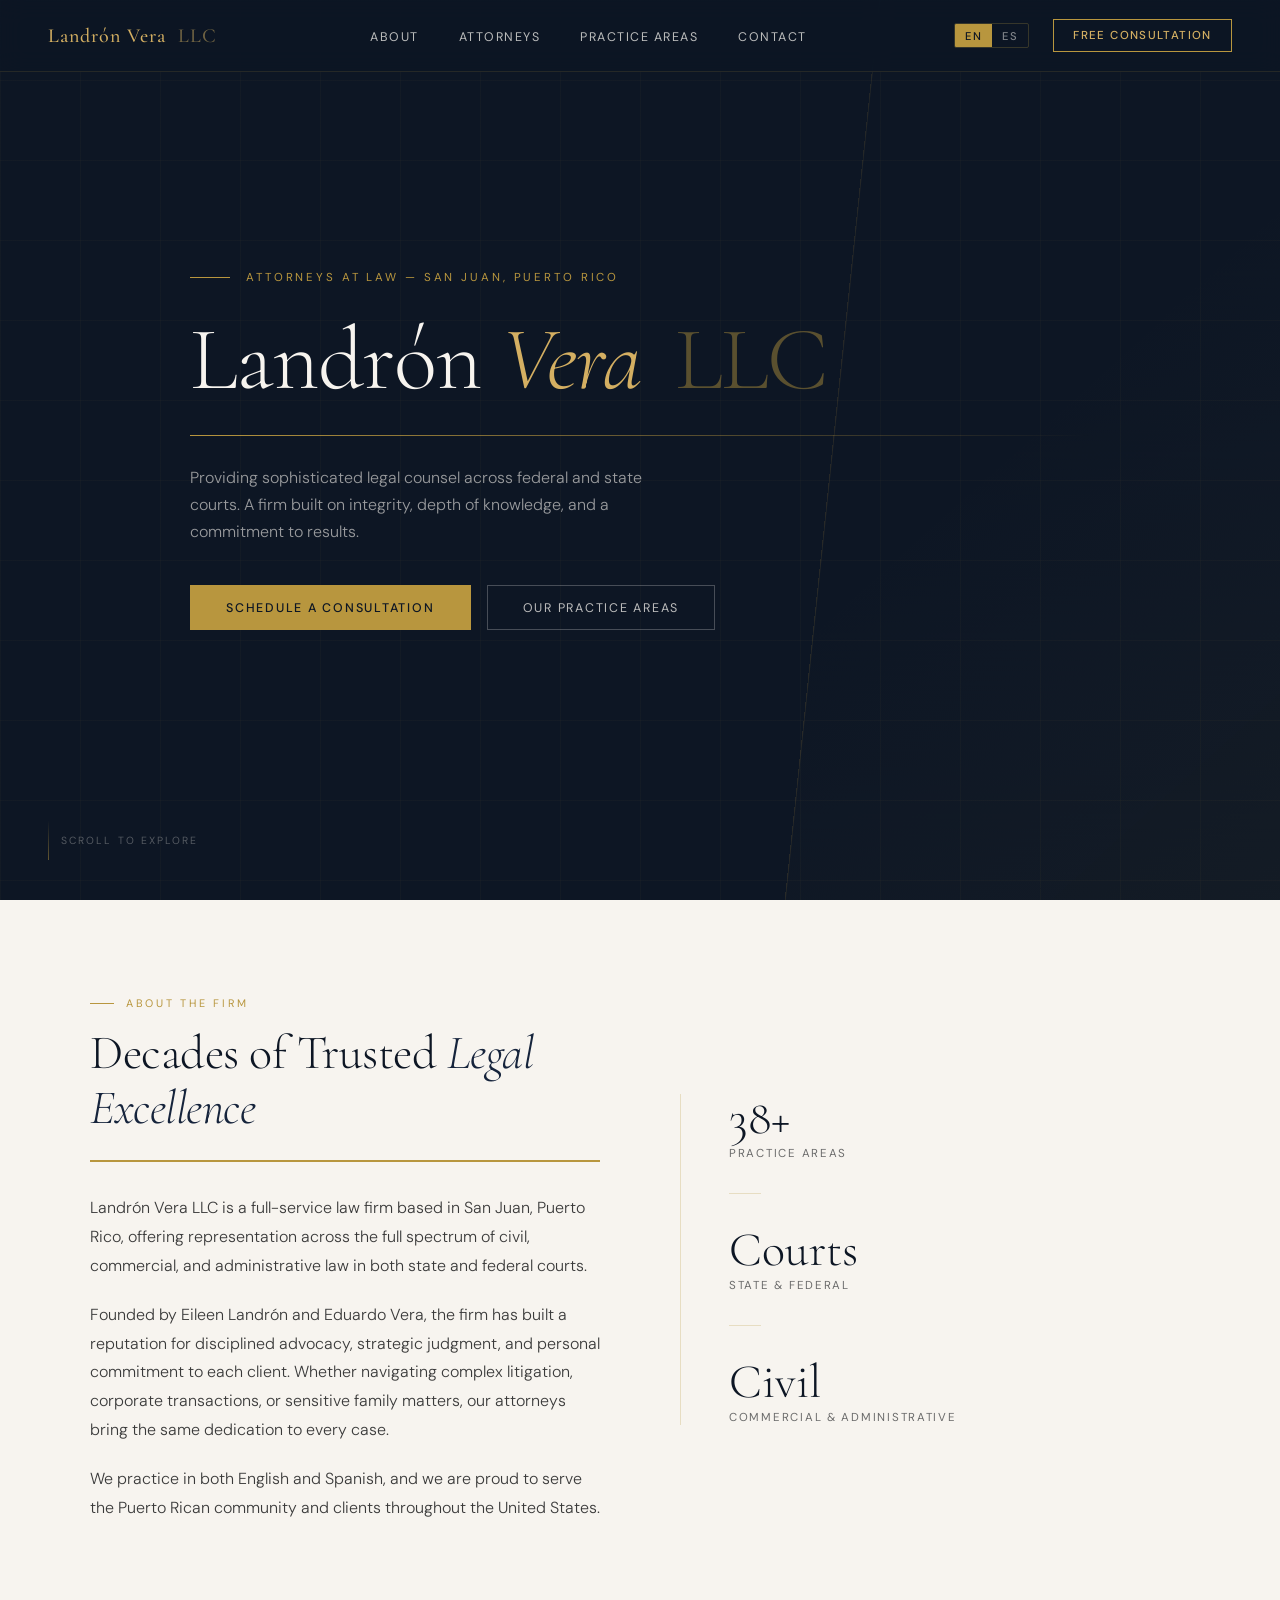
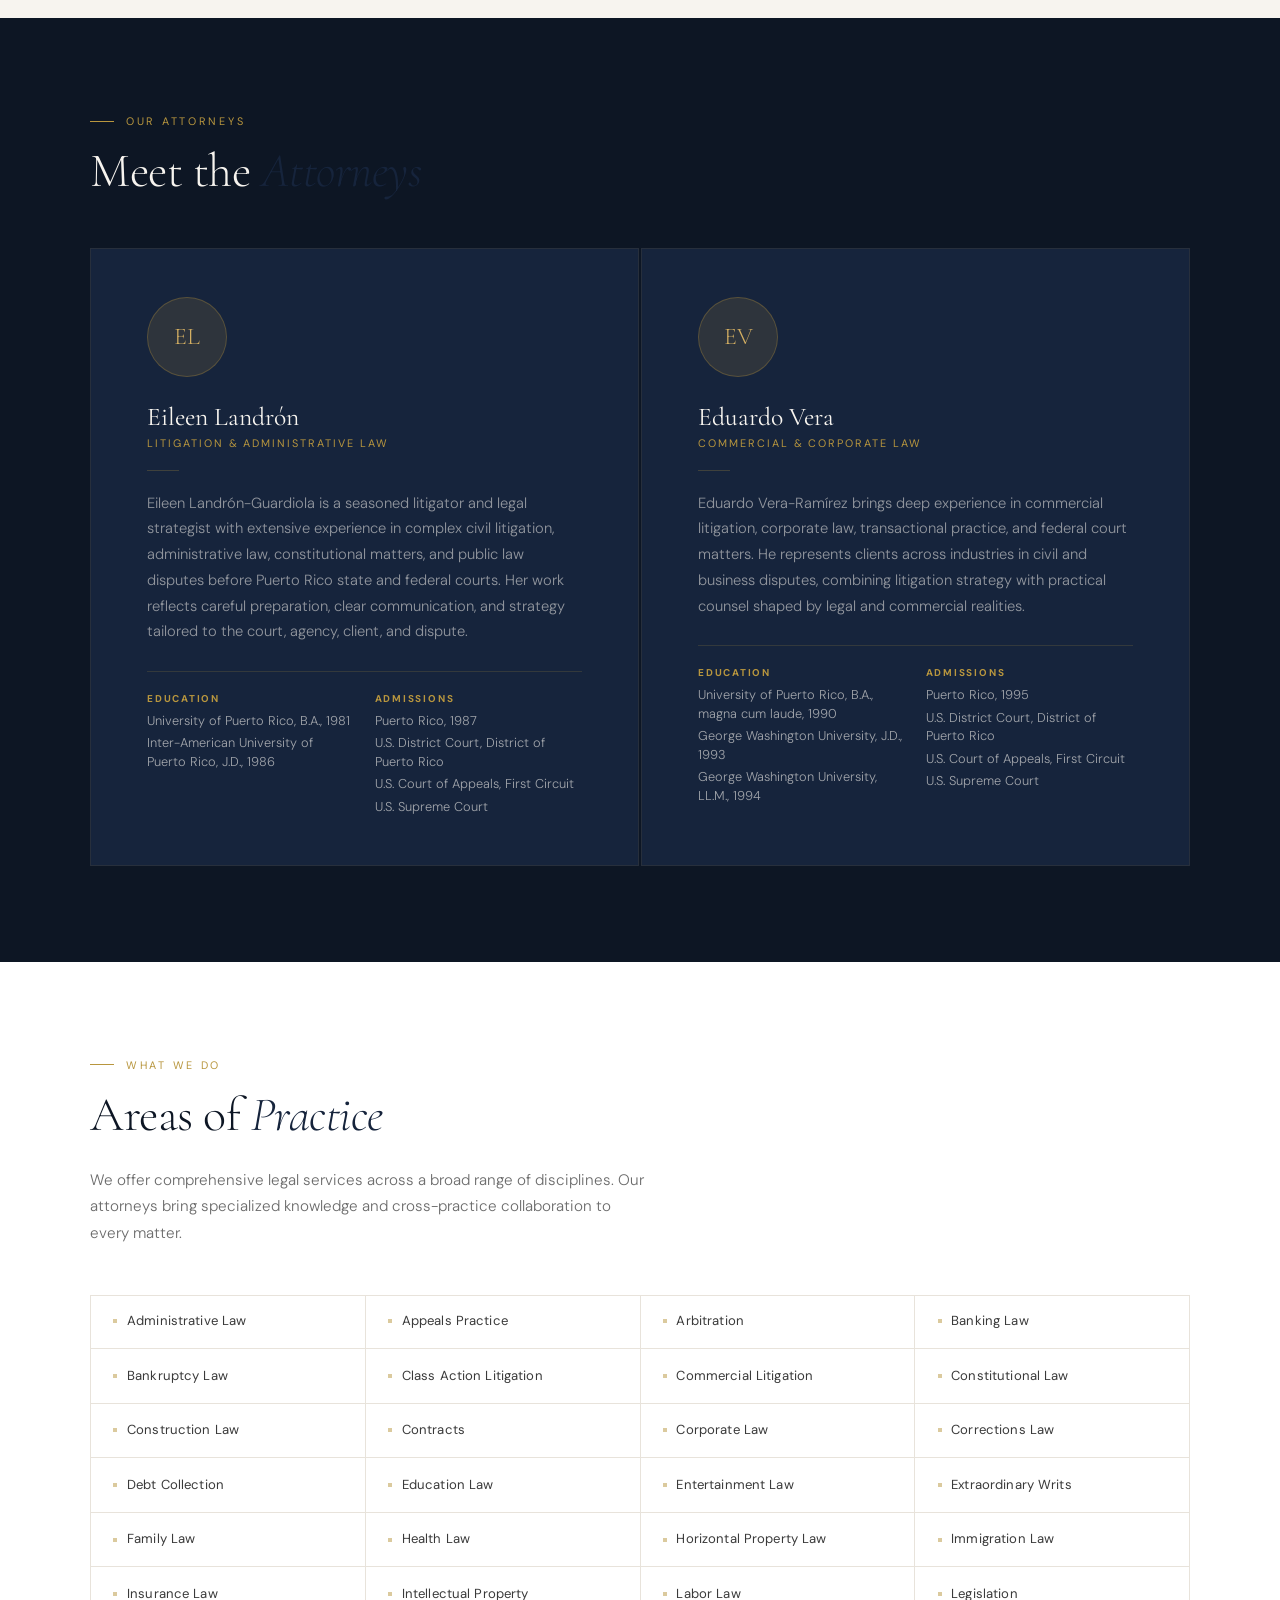
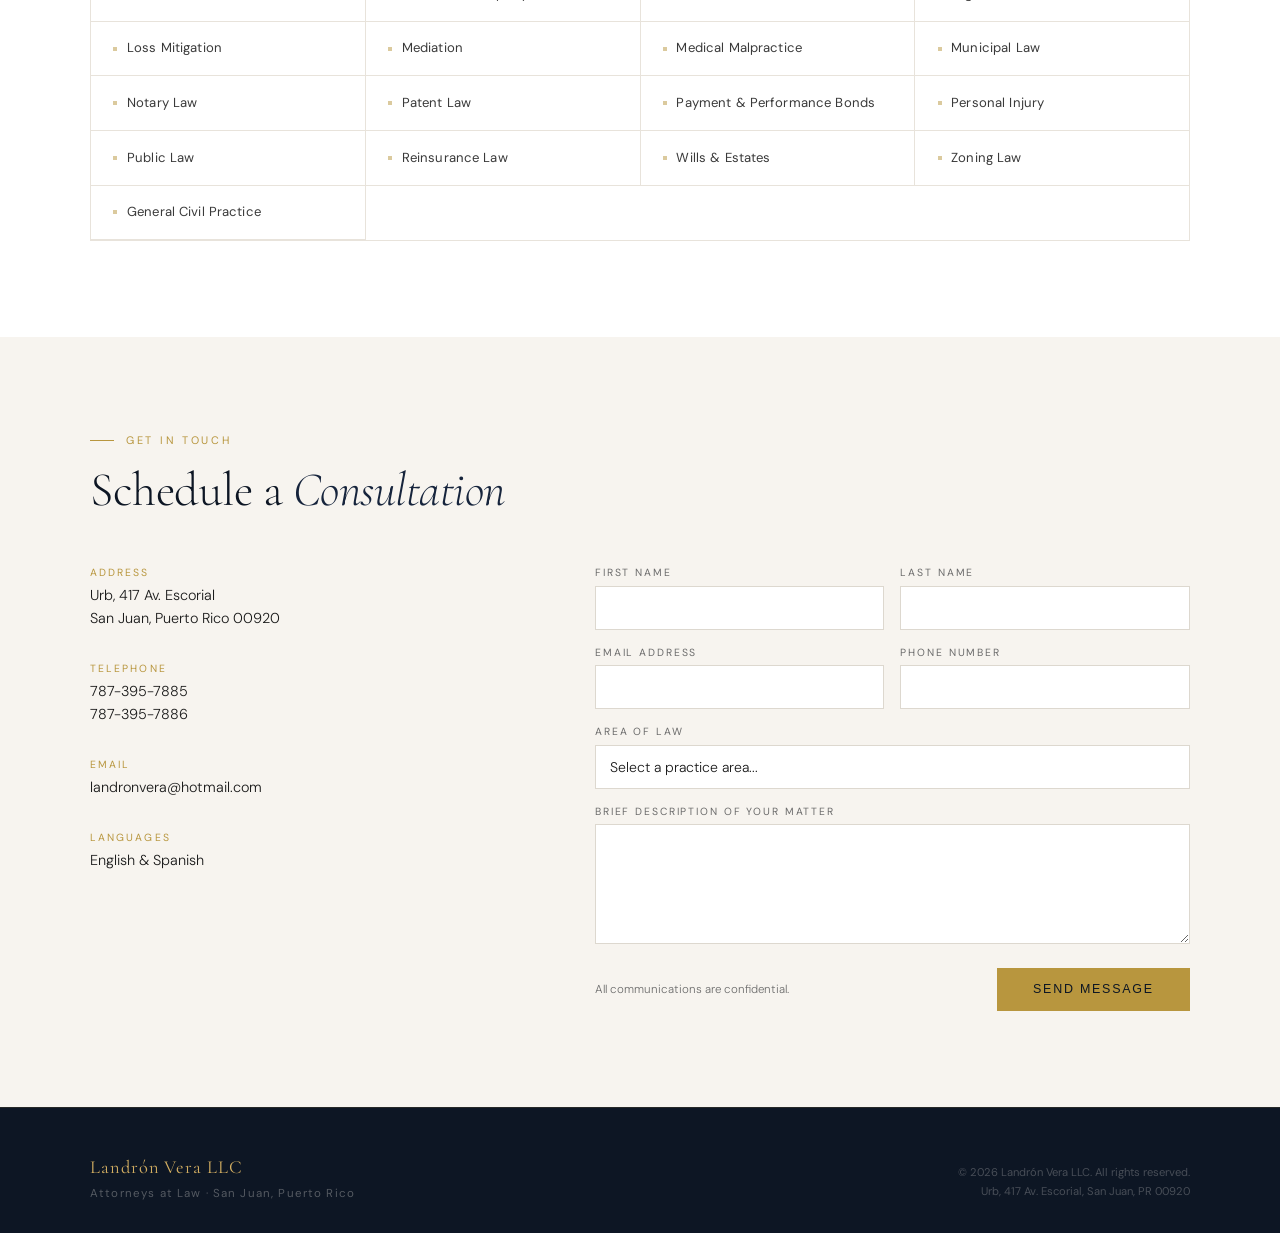
==== commit 49a48a4f: "Refine firm branding and attorney content" ====
--- a/index.html
+++ b/index.html
@@ -3,8 +3,8 @@
 <head>
   <meta charset="UTF-8">
   <meta name="viewport" content="width=device-width, initial-scale=1.0">
-  <title>Landrón &amp; Vera &mdash; Attorneys at Law</title>
-  <meta name="description" content="Landrón &amp; Vera is a San Juan, Puerto Rico law firm providing bilingual legal counsel in civil, commercial, administrative, corporate, family, immigration, and litigation matters.">
+  <title>Landrón Vera LLC &mdash; Attorneys at Law</title>
+  <meta name="description" content="Landrón Vera LLC is a San Juan, Puerto Rico law firm providing bilingual legal counsel in civil, commercial, administrative, corporate, family, immigration, and litigation matters.">
   <link rel="icon" href="favicon.ico" sizes="any">
   <link rel="icon" type="image/svg+xml" href="favicon.svg">
   <link rel="preconnect" href="https://fonts.googleapis.com">
@@ -15,7 +15,7 @@
 <body>
   <header class="site-header">
     <nav class="site-nav" aria-label="Primary">
-      <a class="nav-logo display-face" href="#hero">Landrón <span>&amp;</span> Vera</a>
+      <a class="nav-logo display-face" href="#hero">Landrón Vera <span>LLC</span></a>
 
       <ul class="nav-links">
         <li><a href="#about" data-en="About" data-es="Nosotros">About</a></li>
@@ -54,7 +54,7 @@
           Attorneys at Law &mdash; San Juan, Puerto Rico
         </div>
         <h1 class="hero-title display-face">
-          Landrón <span class="amp">&amp;</span> <em>Vera</em>
+          Landrón <em>Vera</em> <span class="amp">LLC</span>
         </h1>
         <div class="hero-rule"></div>
         <p class="hero-sub" data-en="Providing sophisticated legal counsel across federal and state courts. A firm built on integrity, depth of knowledge, and a commitment to results." data-es="Asesoramiento jur&iacute;dico sofisticado en tribunales federales y estatales. Un bufete fundamentado en integridad, conocimiento profundo y compromiso con los resultados.">
@@ -77,8 +77,8 @@
           </h2>
           <div class="gold-rule reveal"></div>
           <div class="reveal">
-            <p data-en="Landrón &amp; Vera is a full-service law firm based in San Juan, Puerto Rico, offering representation across the full spectrum of civil, commercial, and administrative law in both state and federal courts." data-es="Landrón &amp; Vera es un bufete de abogados de servicio completo con sede en San Juan, Puerto Rico, que ofrece representaci&oacute;n en el espectro completo del derecho civil, comercial y administrativo en tribunales estatales y federales.">
-              Landrón &amp; Vera is a full-service law firm based in San Juan, Puerto Rico, offering representation across the full spectrum of civil, commercial, and administrative law in both state and federal courts.
+            <p data-en="Landrón Vera LLC is a full-service law firm based in San Juan, Puerto Rico, offering representation across the full spectrum of civil, commercial, and administrative law in both state and federal courts." data-es="Landr&oacute;n Vera LLC es un bufete de abogados de servicio completo con sede en San Juan, Puerto Rico, que ofrece representaci&oacute;n en el espectro completo del derecho civil, comercial y administrativo en tribunales estatales y federales.">
+              Landrón Vera LLC is a full-service law firm based in San Juan, Puerto Rico, offering representation across the full spectrum of civil, commercial, and administrative law in both state and federal courts.
             </p>
             <p data-en="Founded by Eileen Landrón and Eduardo Vera, the firm has built a reputation for disciplined advocacy, strategic judgment, and personal commitment to each client. Whether navigating complex litigation, corporate transactions, or sensitive family matters, our attorneys bring the same dedication to every case." data-es="Fundado por Eileen Landrón y Eduardo Vera, el bufete ha construido una reputaci&oacute;n de abogac&iacute;a disciplinada, juicio estrat&eacute;gico y compromiso personal con cada cliente. Ya sea en litigios complejos, transacciones corporativas o asuntos familiares delicados, nuestros abogados aportan la misma dedicaci&oacute;n a cada caso.">
               Founded by Eileen Landrón and Eduardo Vera, the firm has built a reputation for disciplined advocacy, strategic judgment, and personal commitment to each client. Whether navigating complex litigation, corporate transactions, or sensitive family matters, our attorneys bring the same dedication to every case.
@@ -113,15 +113,15 @@
     <section id="attorneys">
       <div class="section-shell">
         <div class="section-label reveal" data-en="Our Attorneys" data-es="Nuestros Abogados">Our Attorneys</div>
-        <h2 class="section-title display-face reveal" data-en="Meet the <em>Founding Partners</em>" data-es="Los <em>Socios Fundadores</em>" data-i18n-html="true">
-          Meet the <em>Founding Partners</em>
+        <h2 class="section-title display-face reveal" data-en="Meet the <em>Attorneys</em>" data-es="Conozca a los <em>Abogados</em>" data-i18n-html="true">
+          Meet the <em>Attorneys</em>
         </h2>
 
         <div class="attorneys-grid">
           <article class="attorney-card reveal">
             <div class="attorney-portrait"><span>EL</span></div>
             <h3 class="attorney-name display-face">Eileen Landrón</h3>
-            <div class="attorney-title" data-en="Founding Partner" data-es="Socia Fundadora">Founding Partner</div>
+            <div class="attorney-title" data-en="Litigation &amp; Administrative Law" data-es="Litigios y Derecho Administrativo">Litigation &amp; Administrative Law</div>
             <div class="attorney-rule"></div>
             <p class="attorney-bio" data-en="Eileen Landrón-Guardiola is a seasoned litigator and legal strategist with extensive experience in complex civil litigation, administrative law, constitutional matters, and public law disputes before Puerto Rico state and federal courts. Her work reflects careful preparation, clear communication, and strategy tailored to the court, agency, client, and dispute." data-es="Eileen Landr&oacute;n-Guardiola es una litigante experimentada y estratega legal con amplia experiencia en litigios civiles complejos, derecho administrativo, asuntos constitucionales y controversias de derecho p&uacute;blico ante tribunales estatales y federales en Puerto Rico. Su trabajo refleja preparaci&oacute;n cuidadosa, comunicaci&oacute;n clara y estrategia adaptada al tribunal, agencia, cliente y controversia.">
               Eileen Landrón-Guardiola is a seasoned litigator and legal strategist with extensive experience in complex civil litigation, administrative law, constitutional matters, and public law disputes before Puerto Rico state and federal courts. Her work reflects careful preparation, clear communication, and strategy tailored to the court, agency, client, and dispute.
@@ -149,7 +149,7 @@
           <article class="attorney-card reveal">
             <div class="attorney-portrait"><span>EV</span></div>
             <h3 class="attorney-name display-face">Eduardo Vera</h3>
-            <div class="attorney-title" data-en="Founding Partner" data-es="Socio Fundador">Founding Partner</div>
+            <div class="attorney-title" data-en="Commercial &amp; Corporate Law" data-es="Derecho Comercial y Corporativo">Commercial &amp; Corporate Law</div>
             <div class="attorney-rule"></div>
             <p class="attorney-bio" data-en="Eduardo Vera-Ramírez brings deep experience in commercial litigation, corporate law, transactional practice, and federal court matters. He represents clients across industries in civil and business disputes, combining litigation strategy with practical counsel shaped by legal and commercial realities." data-es="Eduardo Vera-Ram&iacute;rez aporta amplia experiencia en litigios comerciales, derecho corporativo, pr&aacute;ctica transaccional y asuntos de foro federal. Representa clientes de diversas industrias en controversias civiles y comerciales, combinando estrategia litigiosa con asesoramiento pr&aacute;ctico adaptado a realidades jur&iacute;dicas y comerciales.">
               Eduardo Vera-Ramírez brings deep experience in commercial litigation, corporate law, transactional practice, and federal court matters. He represents clients across industries in civil and business disputes, combining litigation strategy with practical counsel shaped by legal and commercial realities.
@@ -170,12 +170,6 @@
                   <li data-en="U.S. District Court, District of Puerto Rico" data-es="Tribunal Federal para el Distrito de Puerto Rico">U.S. District Court, District of Puerto Rico</li>
                   <li data-en="U.S. Court of Appeals, First Circuit" data-es="Tribunal de Apelaciones del Primer Circuito">U.S. Court of Appeals, First Circuit</li>
                   <li data-en="U.S. Supreme Court" data-es="Tribunal Supremo de Estados Unidos">U.S. Supreme Court</li>
-                </ul>
-              </div>
-              <div class="attorney-card-group">
-                <h4 data-en="Membership" data-es="Membres&iacute;a">Membership</h4>
-                <ul>
-                  <li data-en="Bar Association of Puerto Rico" data-es="Colegio de Abogados de Puerto Rico">Bar Association of Puerto Rico</li>
                 </ul>
               </div>
             </div>
@@ -338,14 +332,14 @@
   <footer>
     <div class="footer-inner section-shell">
       <div>
-        <div class="footer-logo display-face">Landrón &amp; Vera</div>
+        <div class="footer-logo display-face">Landrón Vera LLC</div>
         <div class="footer-sub" data-en="Attorneys at Law &middot; San Juan, Puerto Rico" data-es="Abogados y Consejeros &middot; San Juan, Puerto Rico">
           Attorneys at Law &middot; San Juan, Puerto Rico
         </div>
       </div>
       <div class="footer-copy">
-        <span data-en="&copy; 2026 Landrón &amp; Vera. All rights reserved." data-es="&copy; 2026 Landrón &amp; Vera. Todos los derechos reservados.">
-          &copy; 2026 Landrón &amp; Vera. All rights reserved.
+        <span data-en="&copy; 2026 Landrón Vera LLC. All rights reserved." data-es="&copy; 2026 Landr&oacute;n Vera LLC. Todos los derechos reservados.">
+          &copy; 2026 Landrón Vera LLC. All rights reserved.
         </span>
         <br>
         <span data-en="Urb, 417 Av. Escorial, San Juan, PR 00920" data-es="Urb, 417 Av. Escorial, San Juan, PR 00920">
--- a/styles.css
+++ b/styles.css
@@ -447,13 +447,13 @@
   display: grid;
   grid-template-columns: repeat(2, 1fr);
   gap: 2px;
-  max-width: 900px;
+  max-width: 1100px;
   margin: 3rem auto 0;
 }
 
 .attorney-card {
   background: var(--navy2);
-  padding: 3rem;
+  padding: 3rem 3.5rem;
   border: 1px solid rgba(184, 150, 62, 0.1);
   transition: border-color 0.3s;
 }
@@ -501,7 +501,7 @@
 }
 
 .attorney-bio {
-  font-size: 0.9rem;
+  font-size: 0.92rem;
   font-weight: 300;
   line-height: 1.75;
   color: rgba(247, 244, 239, 0.55);
@@ -531,7 +531,7 @@
 }
 
 .attorney-card-group li {
-  font-size: 0.78rem;
+  font-size: 0.8rem;
   font-weight: 300;
   line-height: 1.45;
   color: rgba(247, 244, 239, 0.62);
@@ -996,6 +996,10 @@
     grid-template-columns: 1fr;
   }
 
+  .attorney-card {
+    padding: 2.5rem;
+  }
+
   .about-grid,
   .contact-grid {
     gap: 3rem;
@@ -1034,6 +1038,10 @@
     gap: 1rem;
   }
 
+  .attorney-card {
+    padding: 2rem 1.5rem;
+  }
+
   .tweaks-panel {
     left: 1rem;
     right: 1rem;
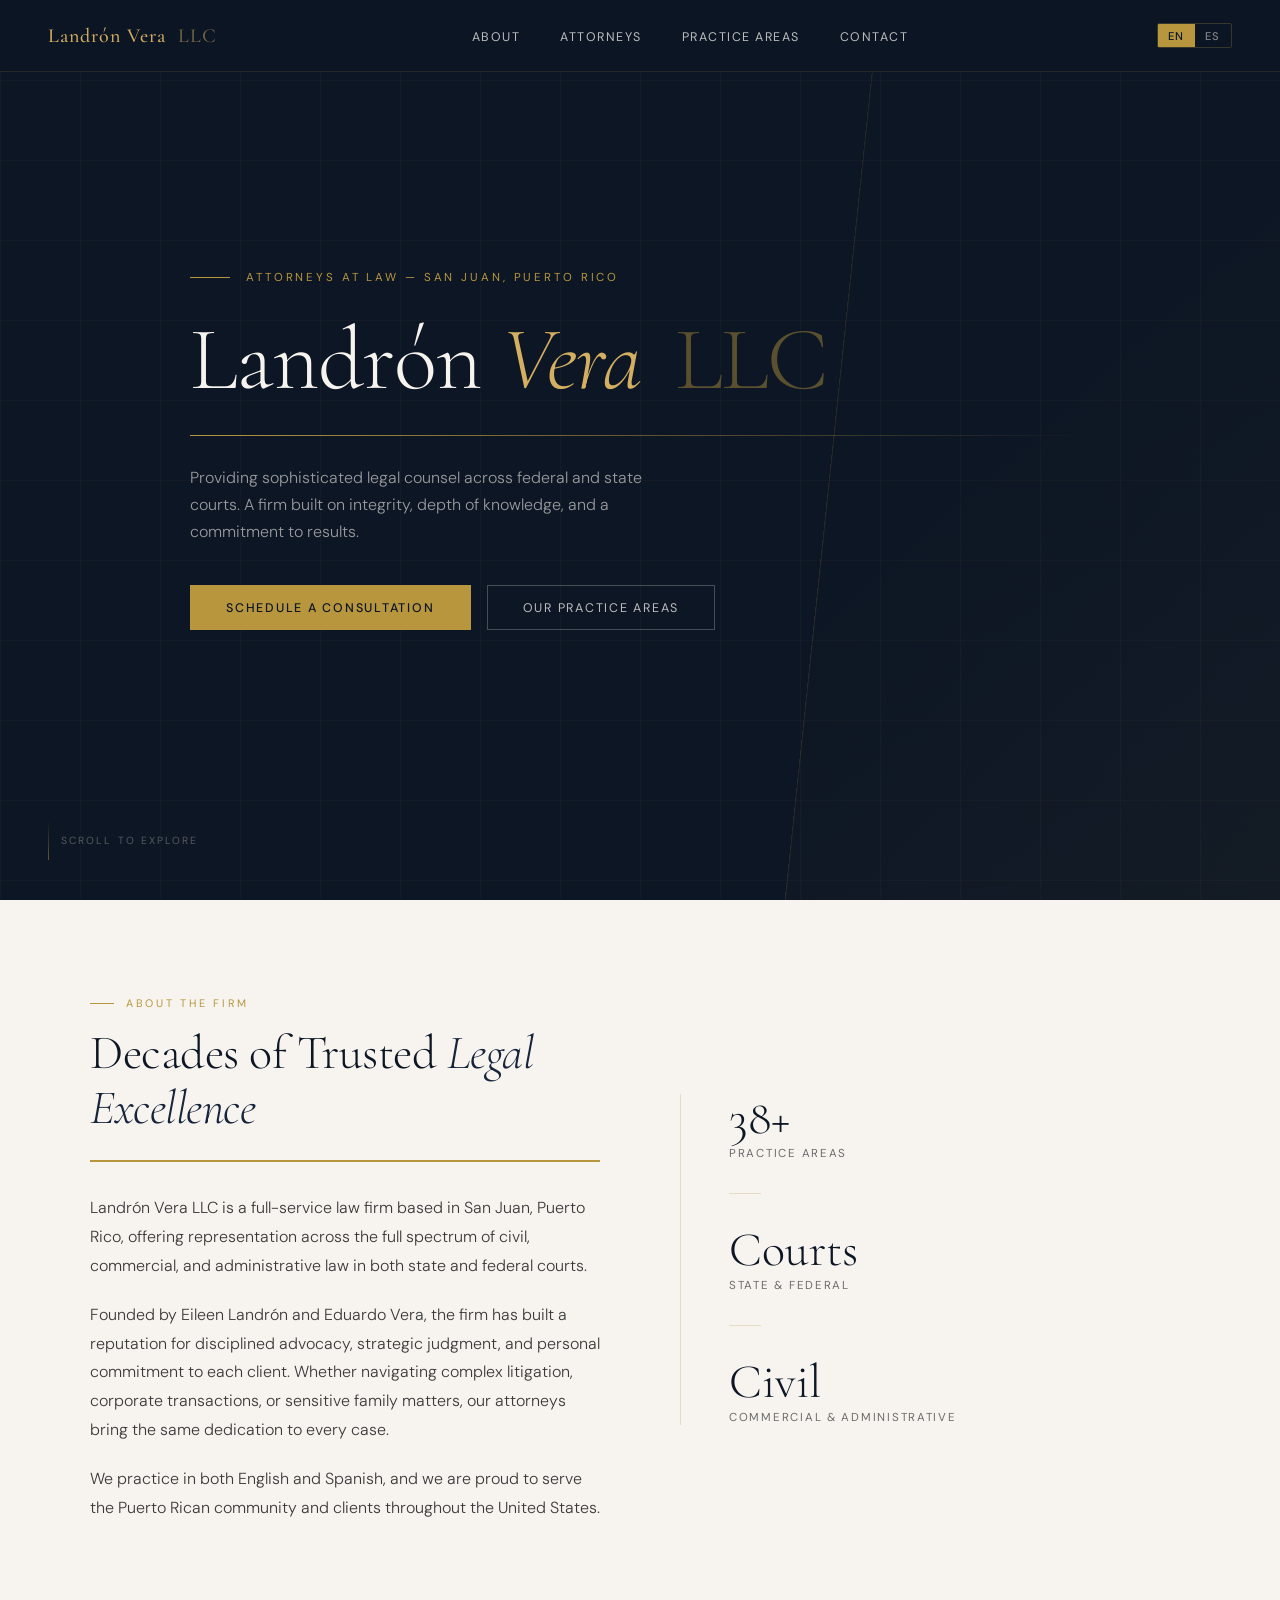
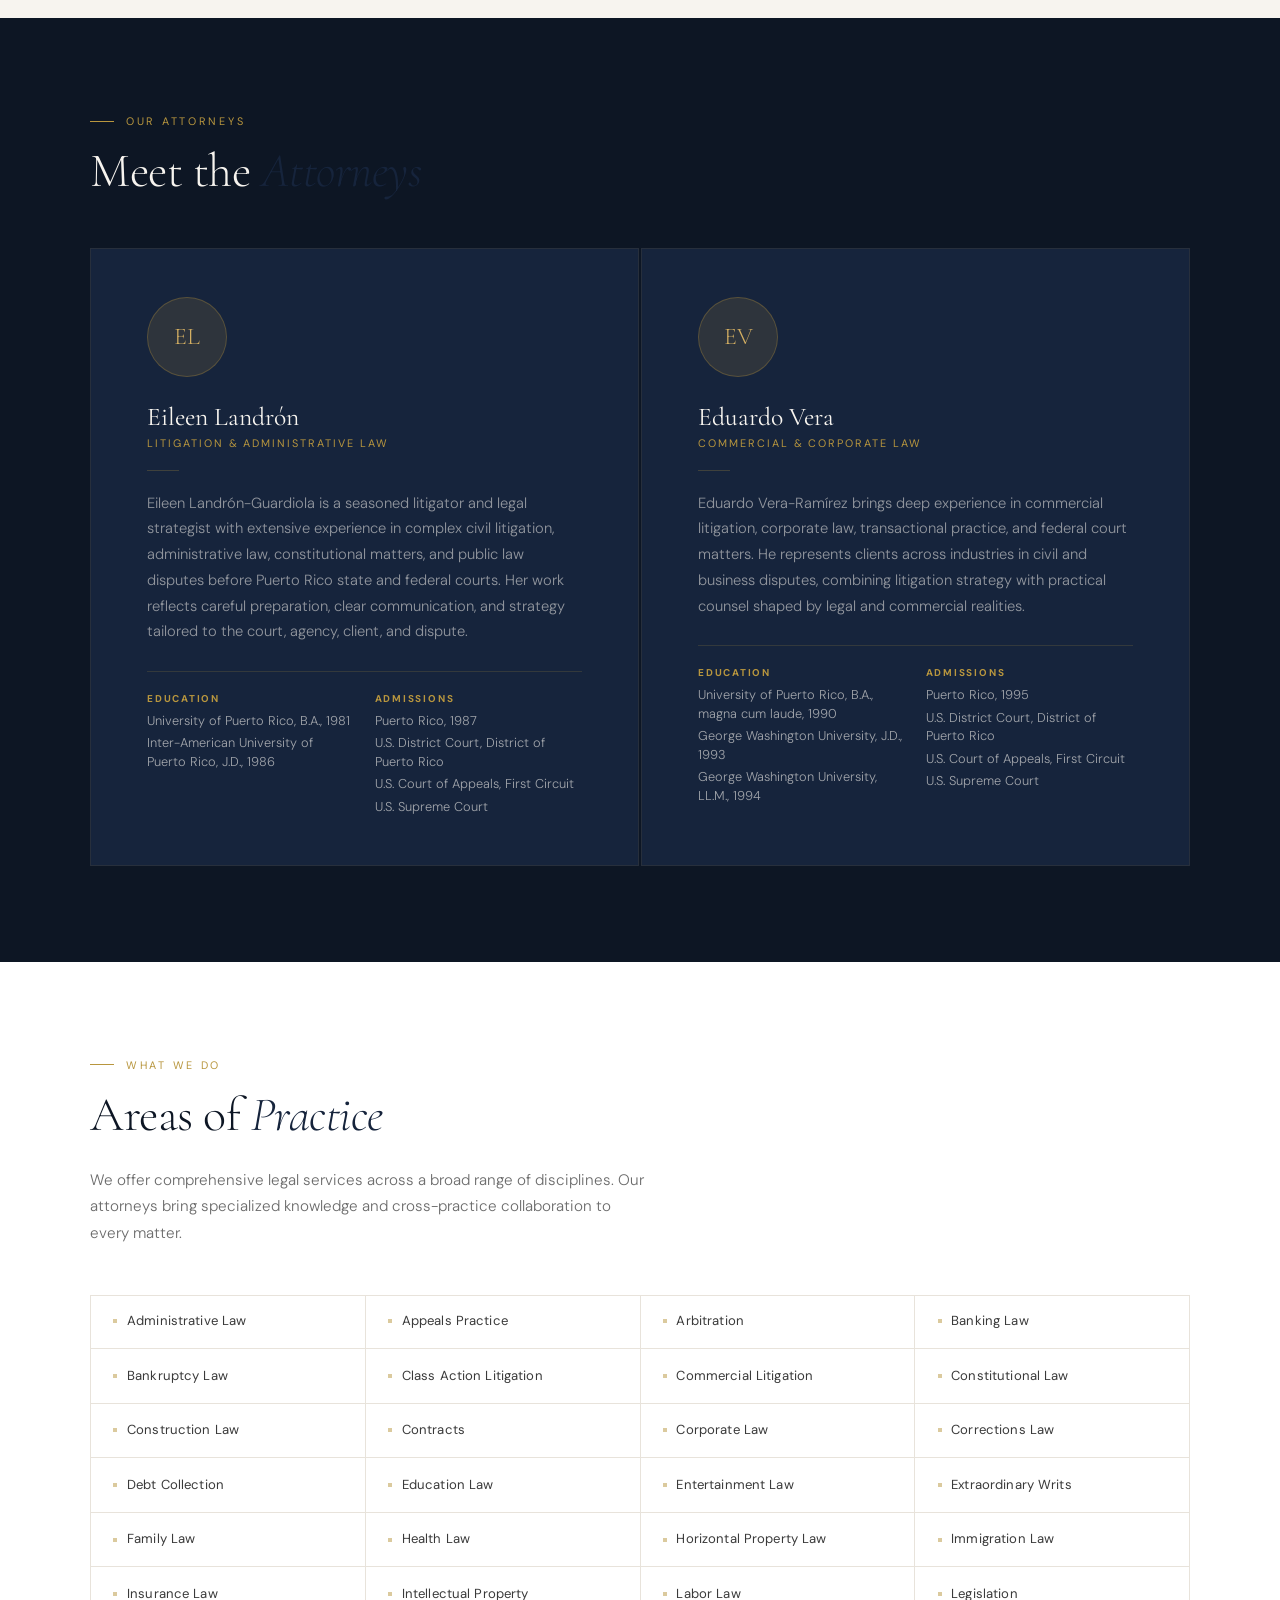
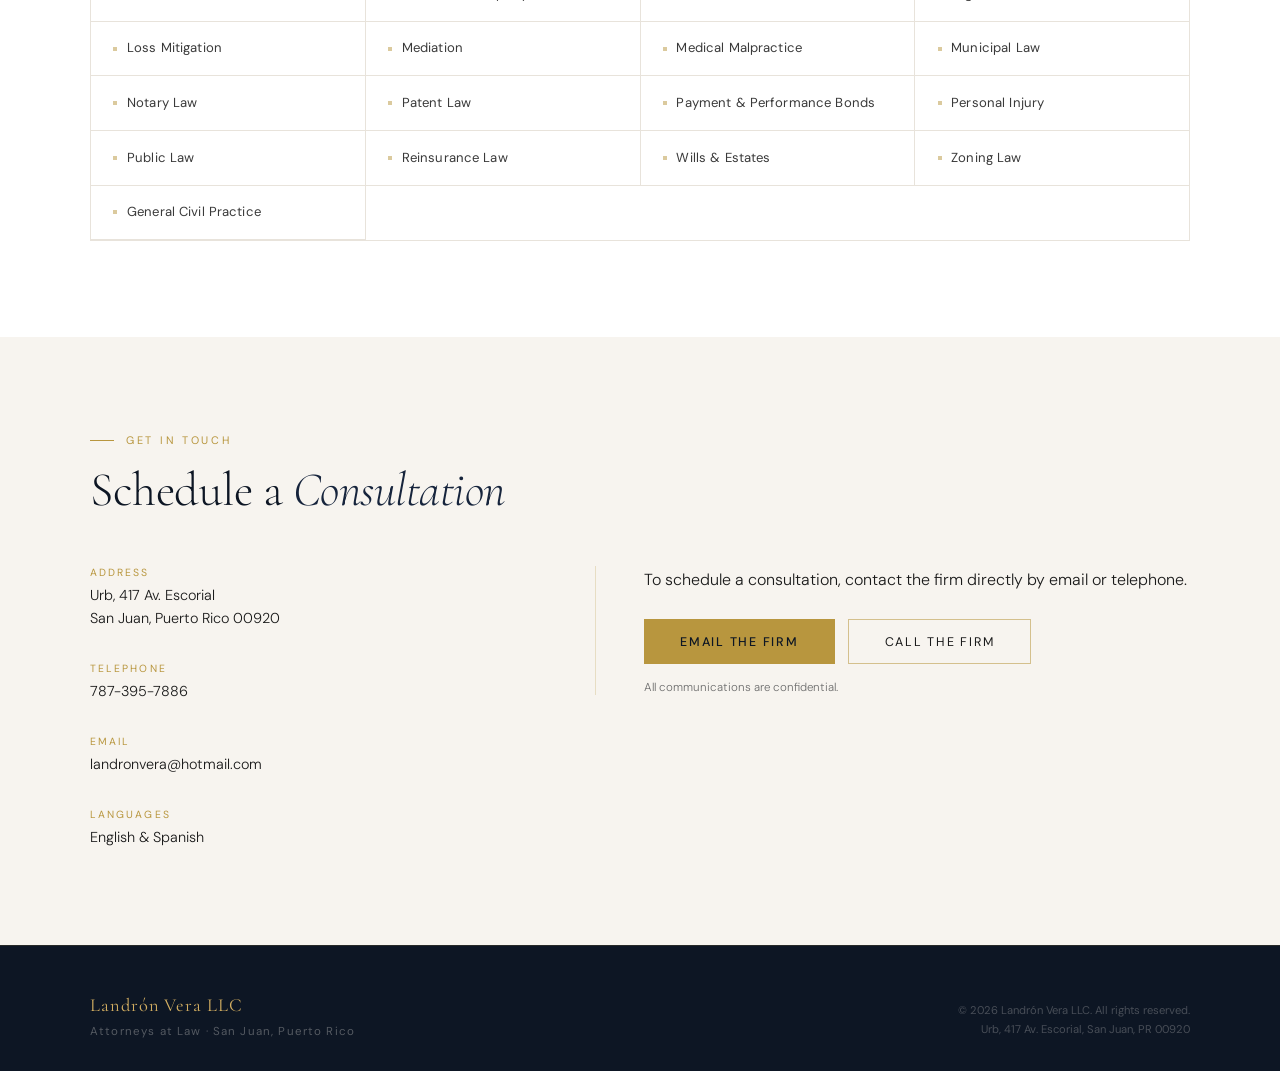
==== commit 5b6eb667: "Simplify contact section" ====
--- a/index.html
+++ b/index.html
@@ -29,7 +29,7 @@
           <button id="btnEN" type="button" class="active" data-lang-switch="en">EN</button>
           <button id="btnES" type="button" data-lang-switch="es">ES</button>
         </div>
-        <a href="#contact" class="nav-cta" data-en="Free Consultation" data-es="Consulta Gratis">Free Consultation</a>
+        <!-- <a href="#contact" class="nav-cta" data-en="Free Consultation" data-es="Consulta Gratis">Free Consultation</a> -->
         <button class="hamburger" type="button" aria-label="Menu" aria-controls="mobileMenu" aria-expanded="false" data-menu-toggle>
           <span></span>
           <span></span>
@@ -262,7 +262,6 @@
             <div class="contact-detail">
               <div class="contact-detail-label" data-en="Telephone" data-es="Tel&eacute;fono">Telephone</div>
               <div class="contact-detail-value">
-                <a href="tel:+17873957885">787-395-7885</a><br>
                 <a href="tel:+17873957886">787-395-7886</a>
               </div>
             </div>
@@ -278,52 +277,16 @@
             </div>
           </div>
 
-          <form class="contact-form reveal" id="contactForm">
-            <div class="form-row">
-              <div class="form-group">
-                <label for="firstName" data-en="First Name" data-es="Nombre">First Name</label>
-                <input id="firstName" name="firstName" type="text" required>
-              </div>
-              <div class="form-group">
-                <label for="lastName" data-en="Last Name" data-es="Apellido">Last Name</label>
-                <input id="lastName" name="lastName" type="text" required>
-              </div>
-            </div>
-            <div class="form-row">
-              <div class="form-group">
-                <label for="email" data-en="Email Address" data-es="Correo Electr&oacute;nico">Email Address</label>
-                <input id="email" name="email" type="email" required>
-              </div>
-              <div class="form-group">
-                <label for="phone" data-en="Phone Number" data-es="Tel&eacute;fono">Phone Number</label>
-                <input id="phone" name="phone" type="tel">
-              </div>
-            </div>
-            <div class="form-group">
-              <label for="practiceArea" data-en="Area of Law" data-es="&Aacute;rea de Derecho">Area of Law</label>
-              <select id="practiceArea" name="practiceArea">
-                <option value="" data-en="Select a practice area..." data-es="Seleccione un &aacute;rea...">Select a practice area...</option>
-                <option value="corporate-law" data-en="Corporate Law" data-es="Derecho Corporativo">Corporate Law</option>
-                <option value="commercial-litigation" data-en="Commercial Litigation" data-es="Litigios Comerciales">Commercial Litigation</option>
-                <option value="family-law" data-en="Family Law" data-es="Derecho de Familia">Family Law</option>
-                <option value="immigration-law" data-en="Immigration Law" data-es="Derecho Migratorio">Immigration Law</option>
-                <option value="personal-injury" data-en="Personal Injury" data-es="Da&ntilde;os y Perjuicios">Personal Injury</option>
-                <option value="real-estate" data-en="Real Estate" data-es="Derecho Inmobiliario">Real Estate</option>
-                <option value="other" data-en="Other" data-es="Otro">Other</option>
-              </select>
-            </div>
-            <div class="form-group">
-              <label for="message" data-en="Brief Description of Your Matter" data-es="Descripci&oacute;n Breve de su Asunto">Brief Description of Your Matter</label>
-              <textarea id="message" name="message"></textarea>
-            </div>
-            <div class="form-submit">
-              <p class="form-note" data-en="All communications are confidential." data-es="Toda comunicaci&oacute;n es confidencial.">All communications are confidential.</p>
-              <button type="submit" class="btn-primary" data-en="Send Message" data-es="Enviar Mensaje">Send Message</button>
-            </div>
-            <div id="formSuccess" class="form-success" hidden aria-live="polite" data-en="Thank you. We will be in touch shortly." data-es="Gracias. Nos comunicaremos con usted en breve.">
-              Thank you. We will be in touch shortly.
-            </div>
-          </form>
+          <div class="contact-card reveal">
+            <p data-en="To schedule a consultation, contact the firm directly by email or telephone." data-es="Para agendar una consulta, comun&iacute;quese directamente con el bufete por correo electr&oacute;nico o tel&eacute;fono.">
+              To schedule a consultation, contact the firm directly by email or telephone.
+            </p>
+            <div class="contact-actions">
+              <a class="btn-primary" href="mailto:landronvera@hotmail.com" data-en="Email the Firm" data-es="Enviar Correo">Email the Firm</a>
+              <a class="btn-ghost" href="tel:+17873957886" data-en="Call the Firm" data-es="Llamar al Bufete">Call the Firm</a>
+            </div>
+            <p class="form-note" data-en="All communications are confidential." data-es="Toda comunicaci&oacute;n es confidencial.">All communications are confidential.</p>
+          </div>
         </div>
       </div>
     </section>
--- a/styles.css
+++ b/styles.css
@@ -735,76 +735,42 @@
   color: var(--gold);
 }
 
-.contact-form {
-  display: flex;
-  flex-direction: column;
-  gap: 1rem;
-}
-
-.form-row {
-  display: grid;
-  grid-template-columns: 1fr 1fr;
-  gap: 1rem;
-}
-
-.form-group {
-  display: flex;
-  flex-direction: column;
-  gap: 0.4rem;
-}
-
-.form-group label {
-  font-size: 0.65rem;
-  letter-spacing: 0.18em;
-  text-transform: uppercase;
-  color: var(--muted);
-}
-
-.form-group input,
-.form-group textarea,
-.form-group select {
-  background: var(--white);
-  border: 1px solid #ddd8cf;
-  border-radius: 0;
-  padding: 0.75rem 0.9rem;
-  font-family: inherit;
-  font-size: 0.875rem;
-  font-weight: 300;
+.contact-card {
+  align-self: start;
+  border-left: 1px solid var(--border);
+  padding-left: 3rem;
+}
+
+.contact-card p:first-child {
+  max-width: 34rem;
+  margin-bottom: 1.5rem;
   color: var(--ink);
-  outline: none;
-  transition: border-color 0.2s;
-  -webkit-appearance: none;
-  appearance: none;
-}
-
-.form-group input:focus,
-.form-group textarea:focus,
-.form-group select:focus {
+  font-size: 1rem;
+  font-weight: 300;
+  line-height: 1.8;
+}
+
+.contact-actions {
+  display: flex;
+  flex-wrap: wrap;
+  gap: 0.85rem;
+  margin-bottom: 1rem;
+}
+
+.contact-actions .btn-ghost {
+  border-color: rgba(184, 150, 62, 0.55);
+  color: var(--ink);
+}
+
+.contact-actions .btn-ghost:hover {
   border-color: var(--gold);
-}
-
-.form-group textarea {
-  min-height: 120px;
-  resize: vertical;
-}
-
-.form-submit {
-  display: flex;
-  align-items: center;
-  justify-content: space-between;
-  margin-top: 0.5rem;
+  color: var(--gold);
 }
 
 .form-note {
   font-size: 0.72rem;
   font-weight: 300;
   color: var(--muted);
-}
-
-.form-success {
-  margin-top: 0.5rem;
-  color: var(--gold);
-  font-size: 0.85rem;
 }
 
 footer {
@@ -991,7 +957,6 @@
 
   .about-grid,
   .contact-grid,
-  .form-row,
   .attorneys-grid {
     grid-template-columns: 1fr;
   }
@@ -1012,6 +977,13 @@
     padding-top: 2rem;
   }
 
+  .contact-card {
+    border-left: none;
+    border-top: 1px solid var(--border);
+    padding-left: 0;
+    padding-top: 2rem;
+  }
+
   .stat-row {
     flex-direction: row;
     flex-wrap: wrap;
@@ -1032,10 +1004,9 @@
     left: 1.5rem;
   }
 
-  .form-submit {
-    align-items: flex-start;
+  .contact-actions {
+    align-items: stretch;
     flex-direction: column;
-    gap: 1rem;
   }
 
   .attorney-card {
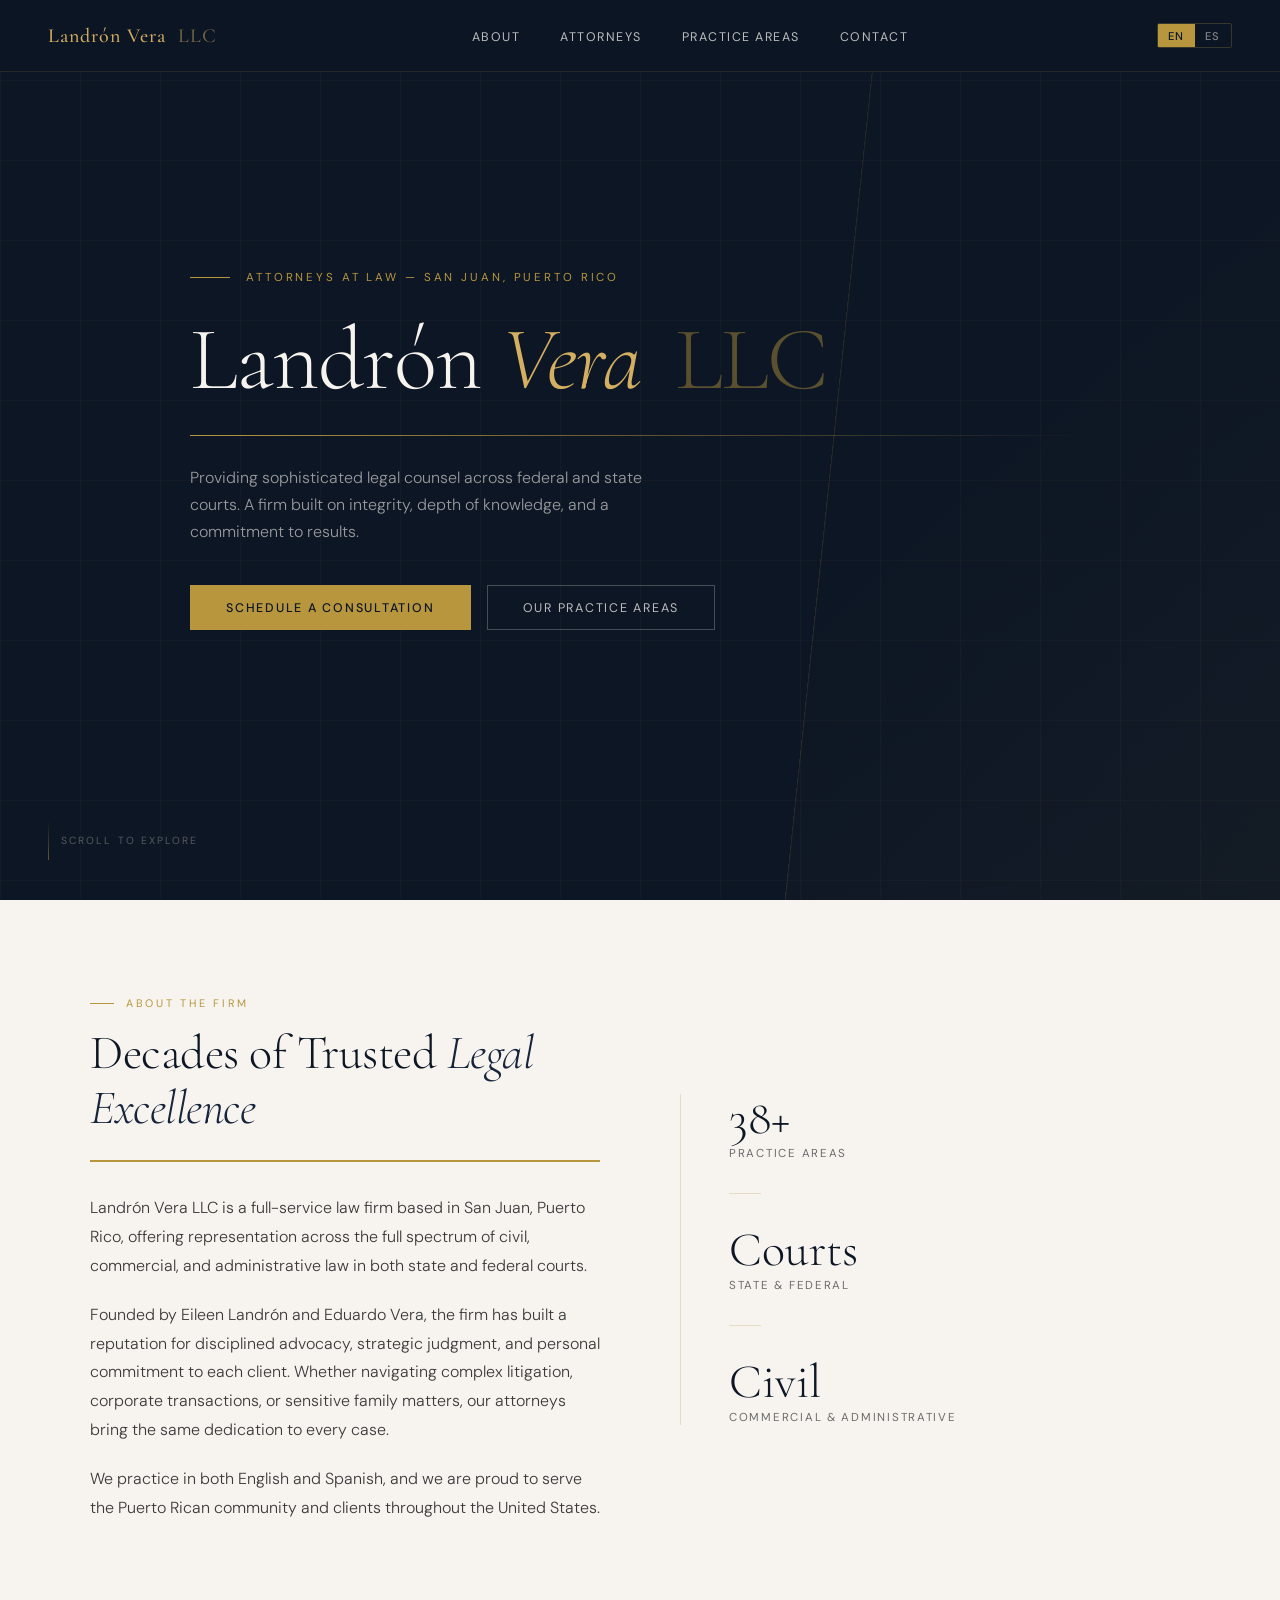
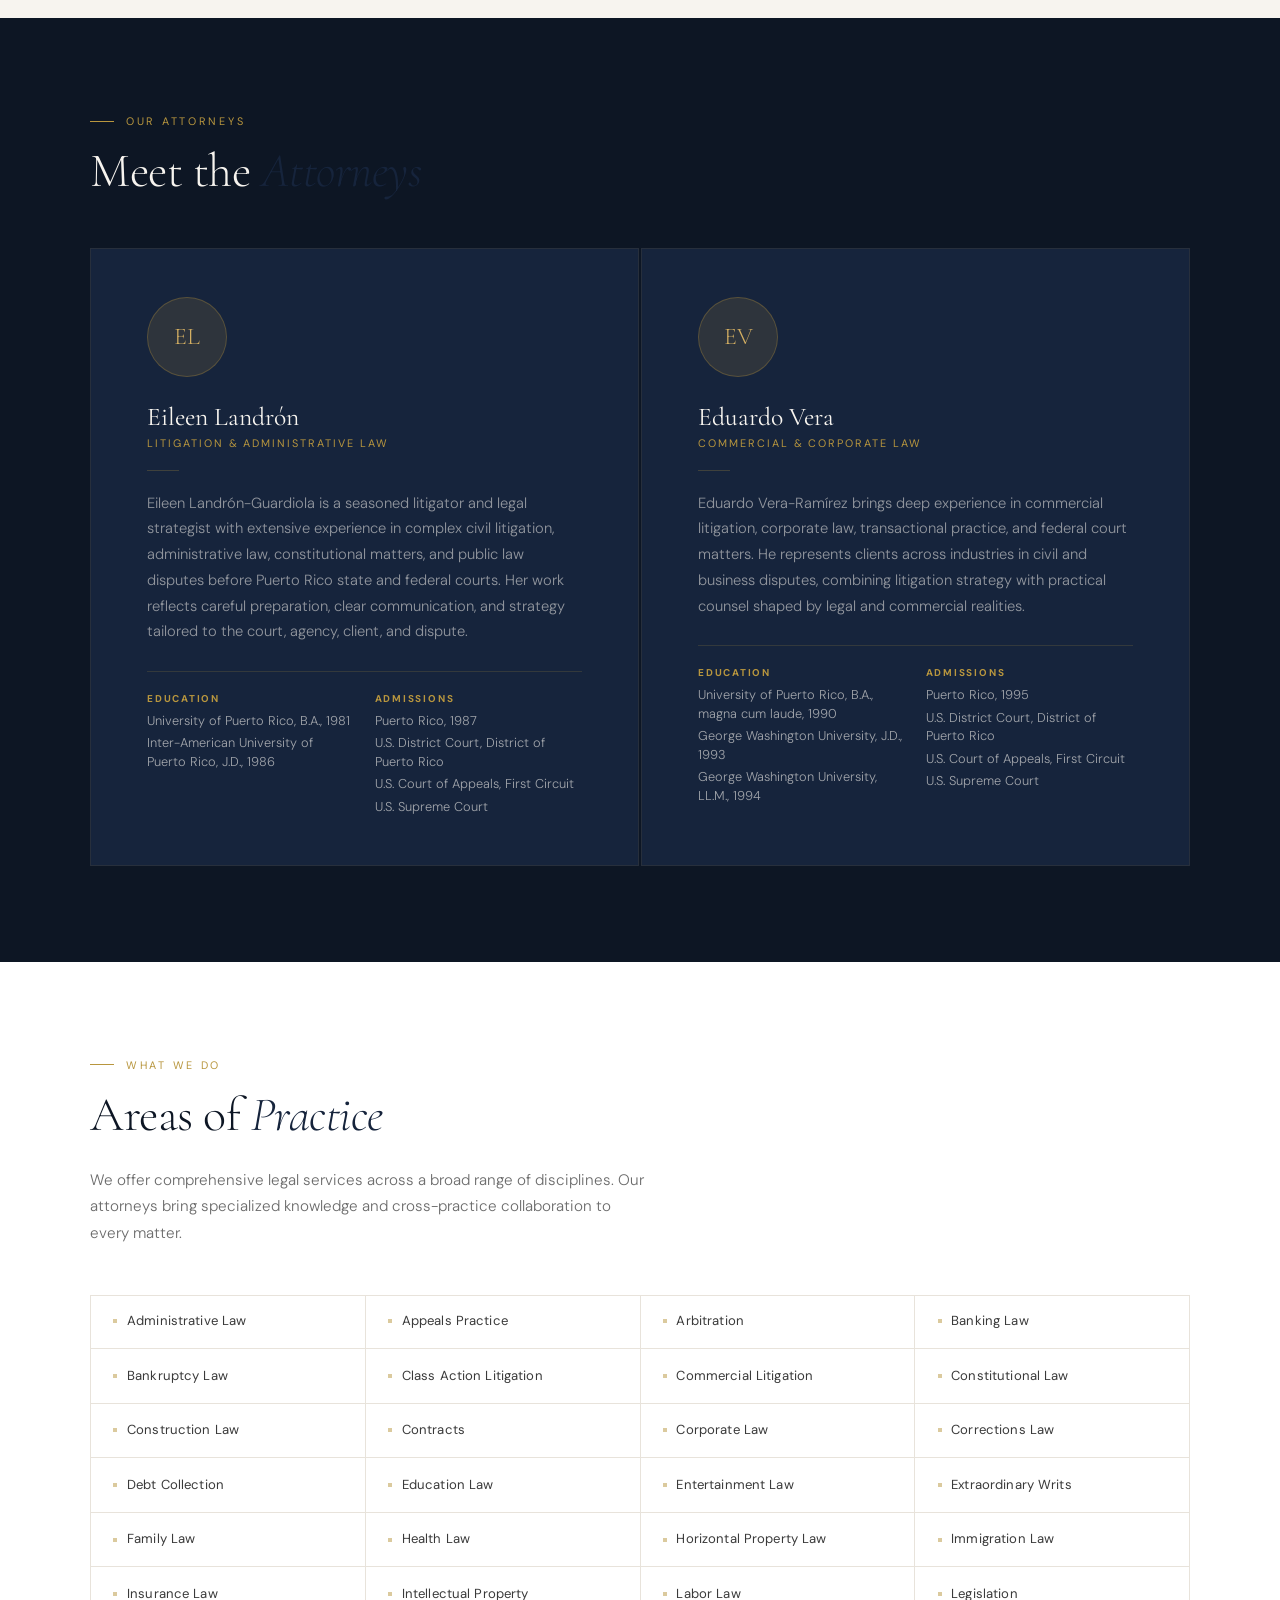
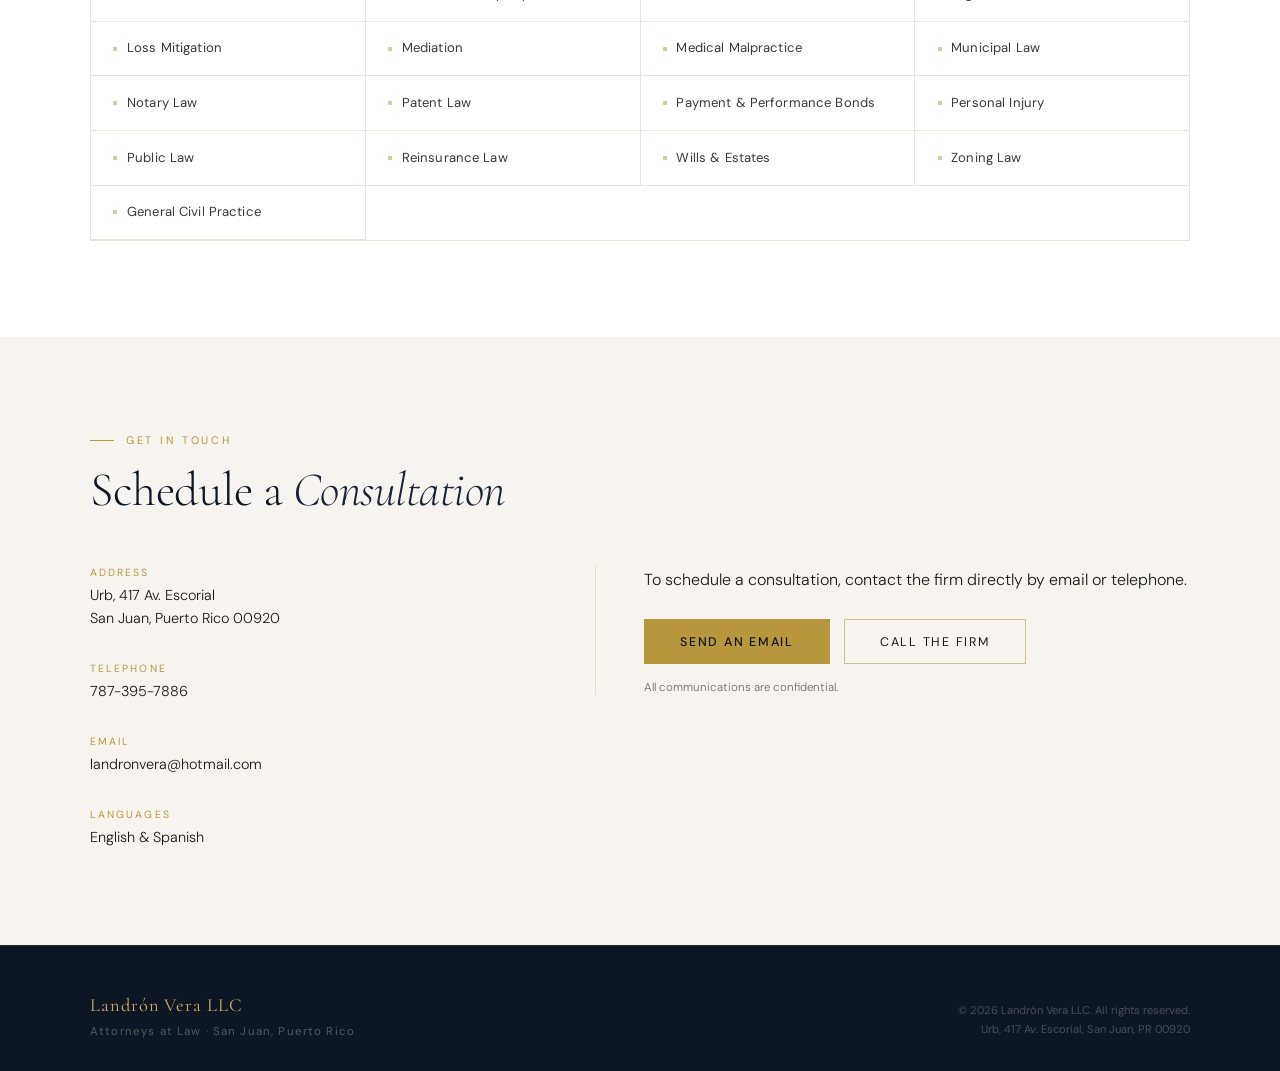
==== commit 42413d10: "Mailto fixes" ====
--- a/index.html
+++ b/index.html
@@ -282,7 +282,7 @@
               To schedule a consultation, contact the firm directly by email or telephone.
             </p>
             <div class="contact-actions">
-              <a class="btn-primary" href="mailto:landronvera@hotmail.com" data-en="Email the Firm" data-es="Enviar Correo">Email the Firm</a>
+              <a class="btn-primary" href="mailto:landronvera@hotmail.com" data-en="Send an Email" data-es="Enviar Correo">Send an Email</a>
               <a class="btn-ghost" href="tel:+17873957886" data-en="Call the Firm" data-es="Llamar al Bufete">Call the Firm</a>
             </div>
             <p class="form-note" data-en="All communications are confidential." data-es="Toda comunicaci&oacute;n es confidencial.">All communications are confidential.</p>
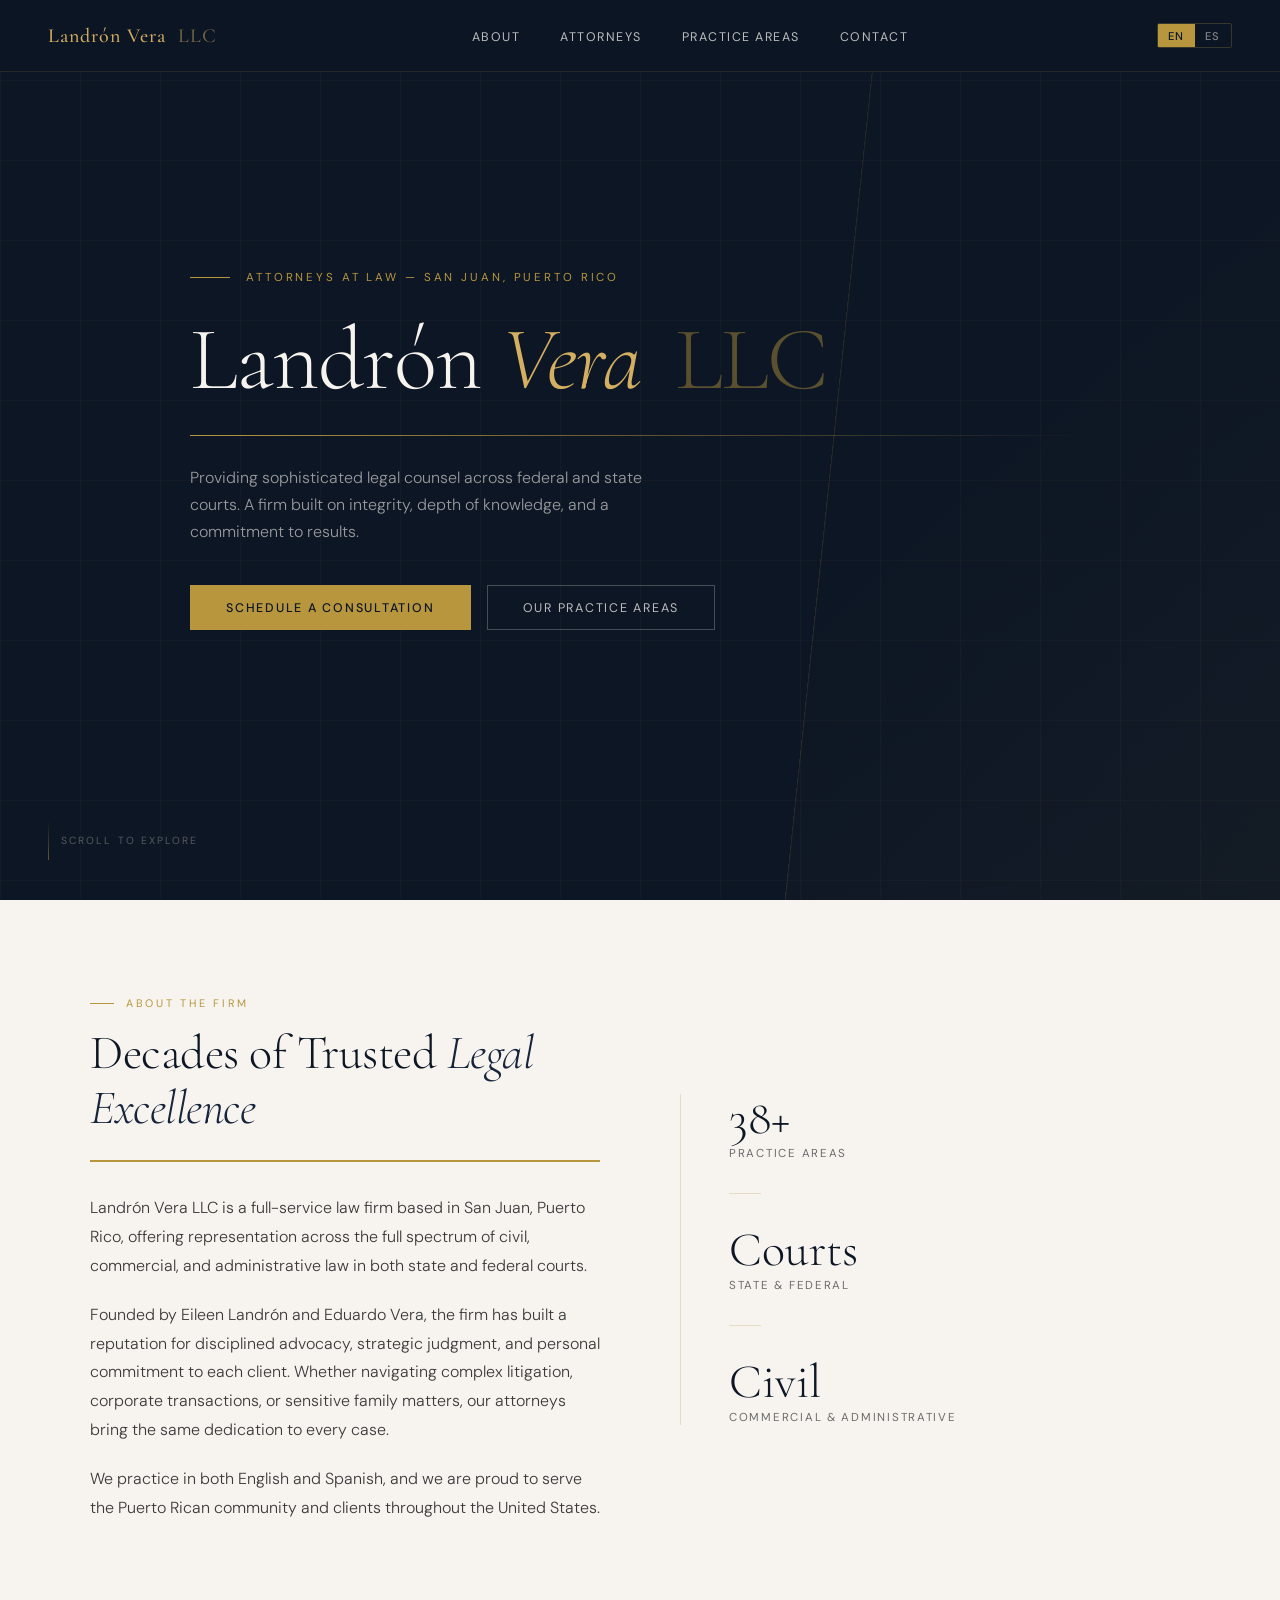
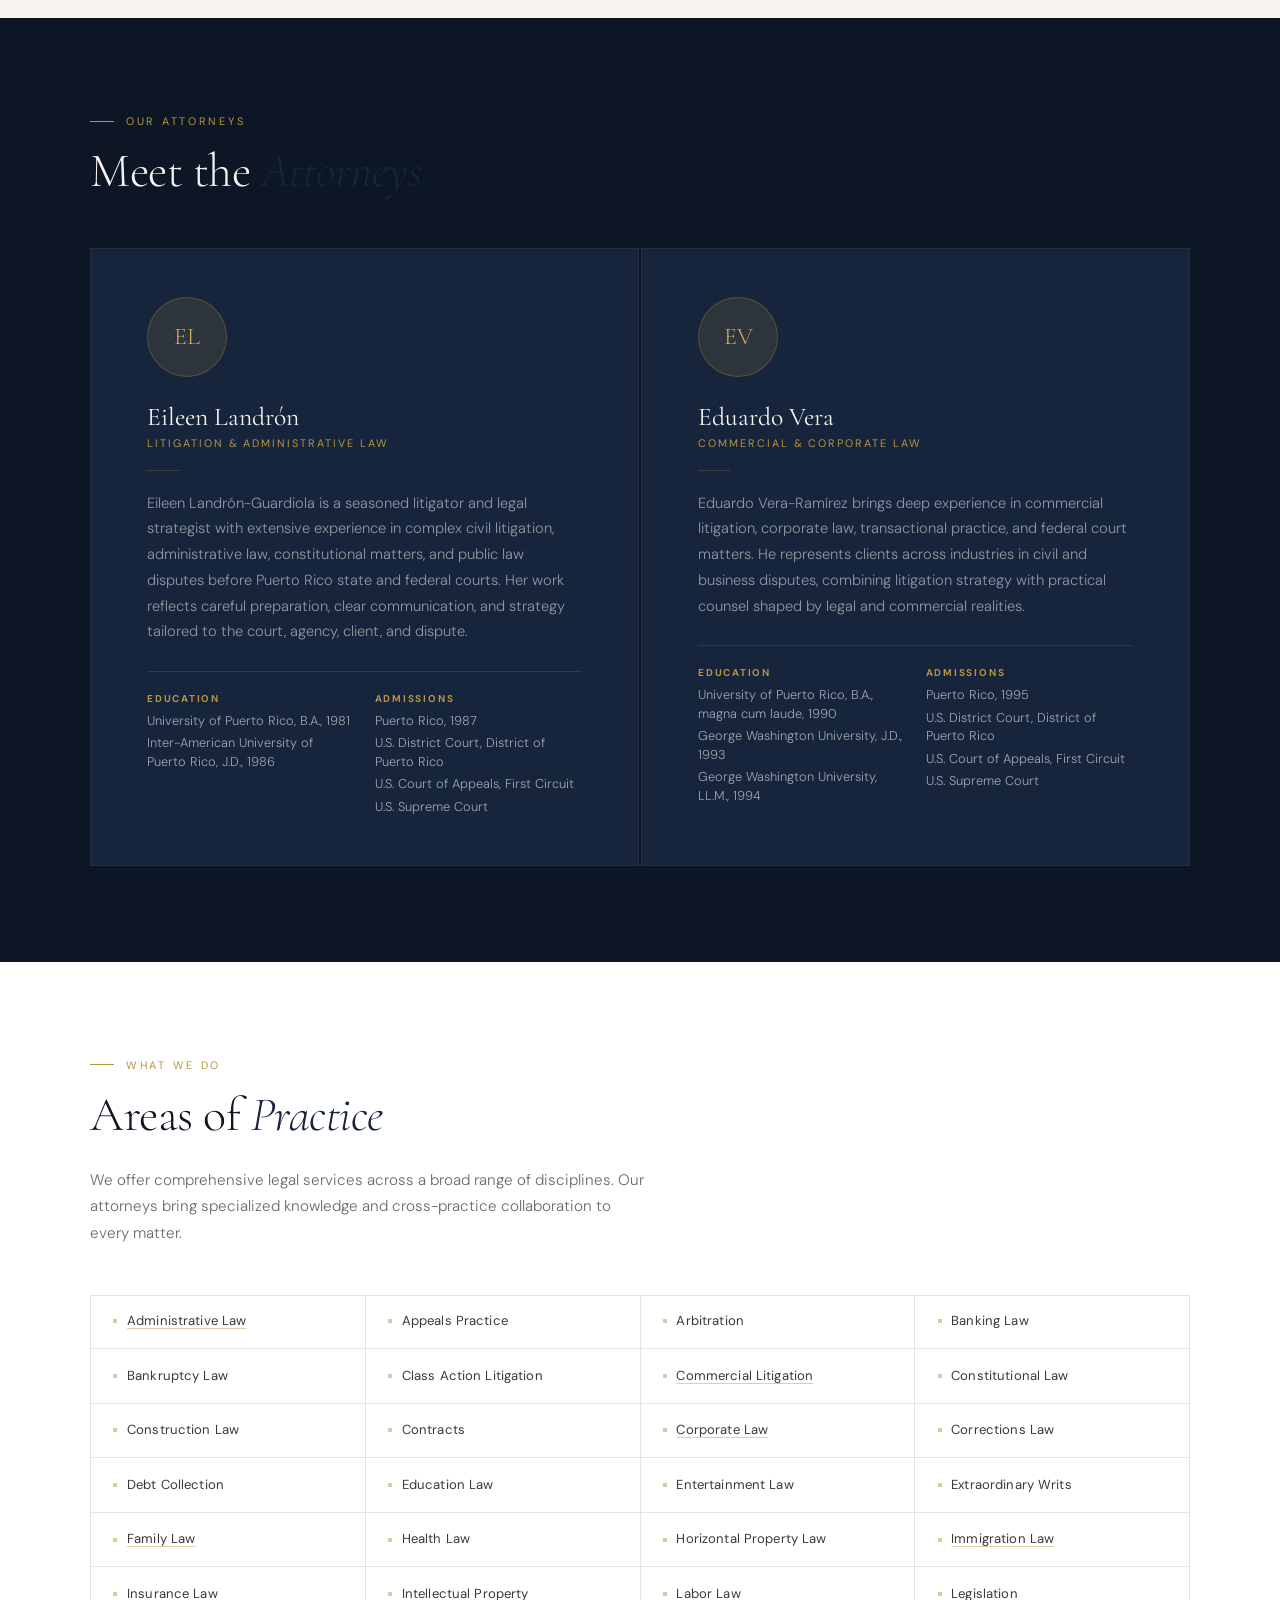
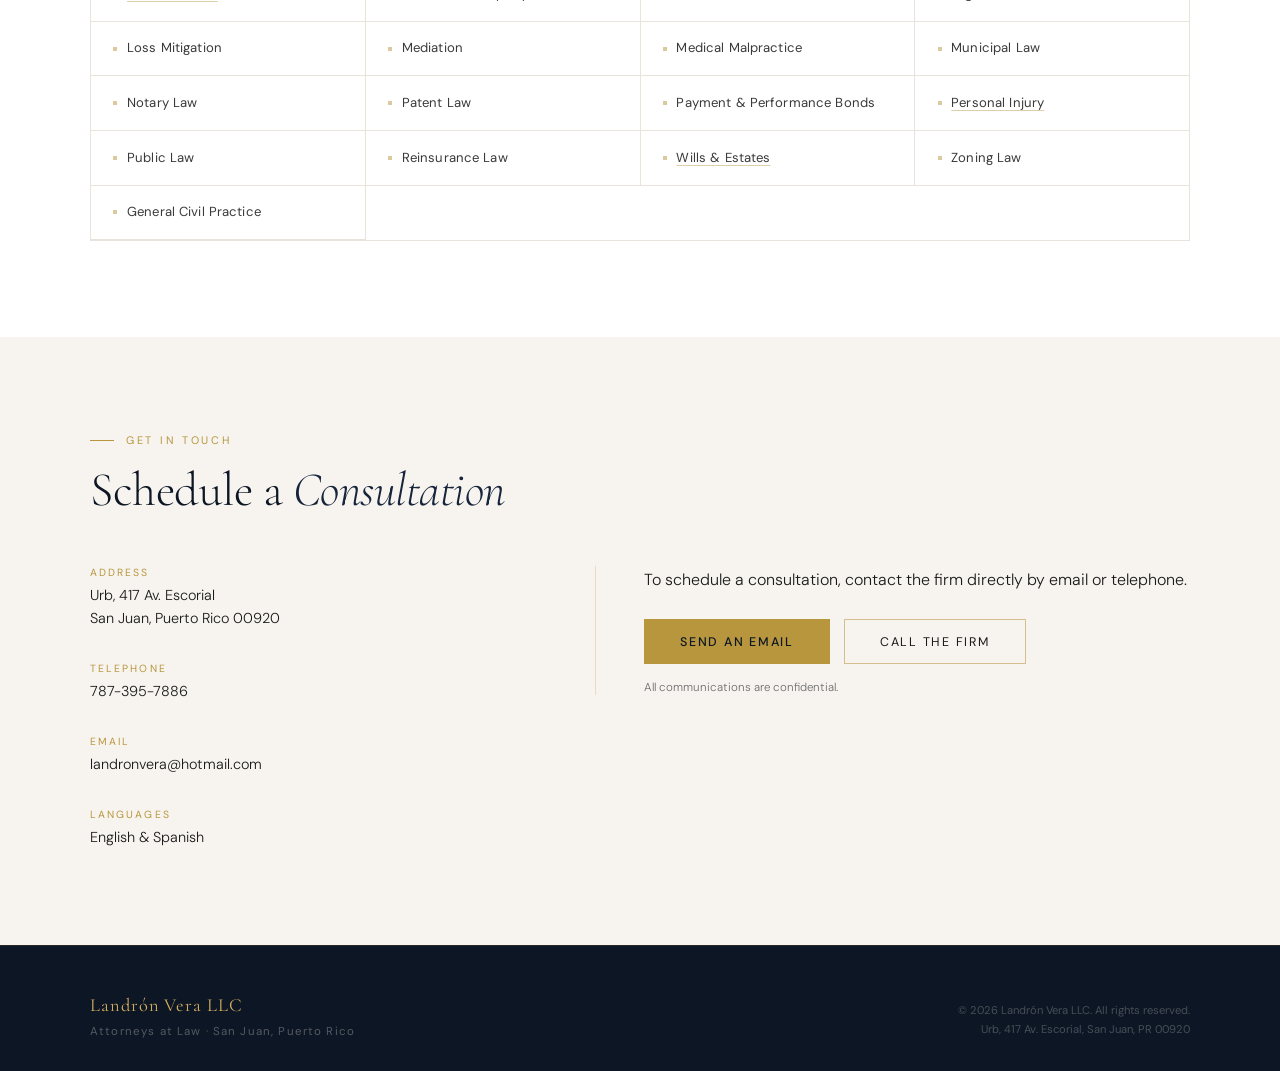
==== commit 8017b9ac: "Add dedicated practice area pages" ====
--- a/index.html
+++ b/index.html
@@ -190,55 +190,46 @@
           </p>
         </div>
 
-        <div class="practice-grid-wrap reveal" data-practice-grid-wrap>
-          <div class="practice-grid" data-practice-grid>
-          <button class="practice-item" type="button" data-practice-item data-en="Administrative Law" data-es="Derecho Administrativo" data-desc-en="Guidance in agency proceedings, regulatory disputes, administrative claims, and judicial review involving Puerto Rico public agencies." data-desc-es="Asesoramiento en procedimientos de agencia, controversias regulatorias, reclamaciones administrativas y revisi&oacute;n judicial ante agencias p&uacute;blicas de Puerto Rico.">Administrative Law</button>
-          <button class="practice-item" type="button" data-practice-item data-en="Appeals Practice" data-es="Pr&aacute;ctica de Apelaciones" data-desc-en="Representation in appeals, post-judgment strategy, extraordinary remedies, and preservation of issues for higher court review." data-desc-es="Representaci&oacute;n en apelaciones, estrategia posterior a sentencia, remedios extraordinarios y preservaci&oacute;n de planteamientos para revisi&oacute;n apelativa.">Appeals Practice</button>
-          <button class="practice-item" type="button" data-practice-item data-en="Arbitration" data-es="Arbitraje" data-desc-en="Advocacy in private dispute resolution, including arbitration preparation, hearings, evidence, and enforcement considerations." data-desc-es="Abogac&iacute;a en resoluci&oacute;n privada de controversias, incluyendo preparaci&oacute;n de arbitraje, vistas, prueba y consideraciones de cumplimiento.">Arbitration</button>
-          <button class="practice-item" type="button" data-practice-item data-en="Banking Law" data-es="Derecho Bancario" data-desc-en="Counsel in banking disputes, loan-related matters, creditor rights, financial documentation, and litigation involving financial institutions." data-desc-es="Asesoramiento en controversias bancarias, asuntos de pr&eacute;stamos, derechos de acreedores, documentaci&oacute;n financiera y litigios con instituciones financieras.">Banking Law</button>
-          <button class="practice-item" type="button" data-practice-item data-en="Bankruptcy Law" data-es="Derecho de Quiebras" data-desc-en="Support for clients navigating bankruptcy-related disputes, creditor issues, collections, restructurings, and litigation affected by insolvency." data-desc-es="Apoyo en controversias relacionadas con quiebras, asuntos de acreedores, cobros, reestructuraciones y litigios afectados por insolvencia.">Bankruptcy Law</button>
-          <button class="practice-item" type="button" data-practice-item data-en="Class Action Litigation" data-es="Litigios de Acci&oacute;n de Clase" data-desc-en="Representation in complex litigation involving grouped claims, certification issues, procedural strategy, and settlement considerations." data-desc-es="Representaci&oacute;n en litigios complejos con reclamaciones colectivas, certificaci&oacute;n, estrategia procesal y consideraciones transaccionales.">Class Action Litigation</button>
-          <button class="practice-item" type="button" data-practice-item data-en="Commercial Litigation" data-es="Litigios Comerciales" data-desc-en="Representation in business disputes involving contracts, collections, corporate conflicts, insurance, banking, and commercial risk." data-desc-es="Representaci&oacute;n en controversias comerciales sobre contratos, cobros, conflictos corporativos, seguros, banca y riesgo comercial.">Commercial Litigation</button>
-          <button class="practice-item" type="button" data-practice-item data-en="Constitutional Law" data-es="Derecho Constitucional" data-desc-en="Counsel and litigation strategy for constitutional claims, public law questions, civil rights issues, and government-related disputes." data-desc-es="Asesoramiento y estrategia litigiosa en reclamaciones constitucionales, derecho p&uacute;blico, derechos civiles y controversias gubernamentales.">Constitutional Law</button>
-          <button class="practice-item" type="button" data-practice-item data-en="Construction Law" data-es="Derecho de Construcci&oacute;n" data-desc-en="Representation in construction disputes, contract claims, project conflicts, payment issues, and bond-related matters." data-desc-es="Representaci&oacute;n en controversias de construcci&oacute;n, reclamaciones contractuales, conflictos de proyecto, pagos y asuntos de fianzas.">Construction Law</button>
-          <button class="practice-item" type="button" data-practice-item data-en="Contracts" data-es="Contratos" data-desc-en="Drafting, review, enforcement, and litigation of agreements involving individuals, businesses, institutions, and commercial relationships." data-desc-es="Redacci&oacute;n, revisi&oacute;n, cumplimiento y litigio de acuerdos entre individuos, negocios, instituciones y relaciones comerciales.">Contracts</button>
-          <button class="practice-item" type="button" data-practice-item data-en="Corporate Law" data-es="Derecho Corporativo" data-desc-en="Advice on corporate governance, business structure, transactions, internal disputes, and legal risk affecting companies." data-desc-es="Asesoramiento sobre gobierno corporativo, estructura de negocios, transacciones, disputas internas y riesgos legales empresariales.">Corporate Law</button>
-          <button class="practice-item" type="button" data-practice-item data-en="Corrections Law" data-es="Derecho Penitenciario" data-desc-en="Counsel in matters involving correctional institutions, public administration, rights, policies, and related litigation." data-desc-es="Asesoramiento en asuntos relacionados con instituciones correccionales, administraci&oacute;n p&uacute;blica, derechos, pol&iacute;ticas y litigios relacionados.">Corrections Law</button>
-          <button class="practice-item" type="button" data-practice-item data-en="Debt Collection" data-es="Cobro de Deudas" data-desc-en="Collection strategy, creditor representation, negotiation, litigation, and enforcement of obligations in Puerto Rico." data-desc-es="Estrategia de cobro, representaci&oacute;n de acreedores, negociaci&oacute;n, litigio y ejecuci&oacute;n de obligaciones en Puerto Rico.">Debt Collection</button>
-          <button class="practice-item" type="button" data-practice-item data-en="Education Law" data-es="Derecho Educativo" data-desc-en="Representation in disputes involving educational institutions, students, administrative processes, policies, and public law concerns." data-desc-es="Representaci&oacute;n en controversias de instituciones educativas, estudiantes, procesos administrativos, pol&iacute;ticas y asuntos de derecho p&uacute;blico.">Education Law</button>
-          <button class="practice-item" type="button" data-practice-item data-en="Entertainment Law" data-es="Derecho del Entretenimiento" data-desc-en="Counsel for creative, media, contractual, licensing, and business issues affecting entertainment-related work." data-desc-es="Asesoramiento en asuntos creativos, medi&aacute;ticos, contractuales, licencias y negocios relacionados con entretenimiento.">Entertainment Law</button>
-          <button class="practice-item" type="button" data-practice-item data-en="Extraordinary Writs" data-es="Recursos Extraordinarios" data-desc-en="Preparation and advocacy for urgent or exceptional judicial remedies where ordinary procedures may be inadequate." data-desc-es="Preparaci&oacute;n y abogac&iacute;a para remedios judiciales urgentes o excepcionales cuando los procesos ordinarios resultan insuficientes.">Extraordinary Writs</button>
-          <button class="practice-item" type="button" data-practice-item data-en="Family Law" data-es="Derecho de Familia" data-desc-en="Guidance in sensitive family matters requiring practical legal strategy, clear communication, and careful attention to personal circumstances." data-desc-es="Orientaci&oacute;n en asuntos familiares delicados que requieren estrategia pr&aacute;ctica, comunicaci&oacute;n clara y atenci&oacute;n cuidadosa a circunstancias personales.">Family Law</button>
-          <button class="practice-item" type="button" data-practice-item data-en="Health Law" data-es="Derecho de Salud" data-desc-en="Representation in health care disputes, regulatory matters, medical-related litigation, and issues affecting providers or patients." data-desc-es="Representaci&oacute;n en controversias de salud, asuntos regulatorios, litigios m&eacute;dicos y cuestiones que afectan proveedores o pacientes.">Health Law</button>
-          <button class="practice-item" type="button" data-practice-item data-en="Horizontal Property Law" data-es="Ley de Propiedad Horizontal" data-desc-en="Counsel in condominium, association, governance, maintenance, ownership, and dispute matters under Puerto Rico horizontal property law." data-desc-es="Asesoramiento en condominios, asociaciones, gobernanza, mantenimiento, titularidad y controversias bajo la ley de propiedad horizontal de Puerto Rico.">Horizontal Property Law</button>
-          <button class="practice-item" type="button" data-practice-item data-en="Immigration Law" data-es="Derecho Migratorio" data-desc-en="Assistance with immigration-related legal issues for individuals, families, and clients navigating federal processes." data-desc-es="Asistencia en asuntos migratorios para individuos, familias y clientes que navegan procesos federales.">Immigration Law</button>
-          <button class="practice-item" type="button" data-practice-item data-en="Insurance Law" data-es="Derecho de Seguros" data-desc-en="Representation in insurance coverage disputes, claims handling issues, defense matters, and policy-related litigation." data-desc-es="Representaci&oacute;n en controversias de cubierta, manejo de reclamaciones, defensa y litigios relacionados con p&oacute;lizas de seguro.">Insurance Law</button>
-          <button class="practice-item" type="button" data-practice-item data-en="Intellectual Property" data-es="Propiedad Intelectual" data-desc-en="Counsel on ownership, protection, licensing, enforcement, and disputes involving creative or commercial intellectual property." data-desc-es="Asesoramiento sobre titularidad, protecci&oacute;n, licencias, cumplimiento y controversias de propiedad intelectual creativa o comercial.">Intellectual Property</button>
-          <button class="practice-item" type="button" data-practice-item data-en="Labor Law" data-es="Derecho Laboral" data-desc-en="Guidance in employment-related disputes, workplace obligations, personnel decisions, and litigation involving labor issues." data-desc-es="Orientaci&oacute;n en controversias laborales, obligaciones patronales, decisiones de personal y litigios relacionados con empleo.">Labor Law</button>
-          <button class="practice-item" type="button" data-practice-item data-en="Legislation" data-es="Legislaci&oacute;n" data-desc-en="Analysis and counsel related to statutes, legislative proposals, policy language, compliance, and public law interpretation." data-desc-es="An&aacute;lisis y asesoramiento sobre leyes, propuestas legislativas, lenguaje de pol&iacute;tica p&uacute;blica, cumplimiento e interpretaci&oacute;n de derecho p&uacute;blico.">Legislation</button>
-          <button class="practice-item" type="button" data-practice-item data-en="Loss Mitigation" data-es="Mitigaci&oacute;n de P&eacute;rdidas" data-desc-en="Assistance with strategies to reduce legal, financial, and operational exposure in disputes or distressed situations." data-desc-es="Asistencia con estrategias para reducir exposici&oacute;n legal, financiera y operacional en controversias o situaciones de dificultad.">Loss Mitigation</button>
-          <button class="practice-item" type="button" data-practice-item data-en="Mediation" data-es="Mediaci&oacute;n" data-desc-en="Representation and preparation for structured negotiation and mediation aimed at practical, durable dispute resolution." data-desc-es="Representaci&oacute;n y preparaci&oacute;n para negociaci&oacute;n estructurada y mediaci&oacute;n orientada a resolver controversias de forma pr&aacute;ctica y duradera.">Mediation</button>
-          <button class="practice-item" type="button" data-practice-item data-en="Medical Malpractice" data-es="Negligencia M&eacute;dica" data-desc-en="Representation in claims involving medical negligence, expert evidence, causation, damages, and health care litigation." data-desc-es="Representaci&oacute;n en reclamaciones de negligencia m&eacute;dica, prueba pericial, causalidad, da&ntilde;os y litigios de salud.">Medical Malpractice</button>
-          <button class="practice-item" type="button" data-practice-item data-en="Municipal Law" data-es="Derecho Municipal" data-desc-en="Counsel in matters involving municipalities, local government powers, public administration, ordinances, and related disputes." data-desc-es="Asesoramiento en asuntos de municipios, poderes de gobierno local, administraci&oacute;n p&uacute;blica, ordenanzas y controversias relacionadas.">Municipal Law</button>
-          <button class="practice-item" type="button" data-practice-item data-en="Notary Law" data-es="Derecho Notarial" data-desc-en="Notarial services and counsel involving formal legal instruments, affidavits, authorizations, and Puerto Rico notarial requirements." data-desc-es="Servicios notariales y asesoramiento sobre instrumentos legales, declaraciones juradas, autorizaciones y requisitos notariales en Puerto Rico.">Notary Law</button>
-          <button class="practice-item" type="button" data-practice-item data-en="Patent Law" data-es="Derecho de Patentes" data-desc-en="Counsel related to patent rights, innovation protection, ownership issues, licensing, and intellectual property disputes." data-desc-es="Asesoramiento relacionado con derechos de patente, protecci&oacute;n de innovaciones, titularidad, licencias y controversias de propiedad intelectual.">Patent Law</button>
-          <button class="practice-item" type="button" data-practice-item data-en="Payment &amp; Performance Bonds" data-es="Bonos de Pago y Cumplimiento" data-desc-en="Representation in bond claims, construction obligations, payment disputes, surety issues, and performance-related conflicts." data-desc-es="Representaci&oacute;n en reclamaciones de fianzas, obligaciones de construcci&oacute;n, disputas de pago, asuntos de fiadores y cumplimiento.">Payment &amp; Performance Bonds</button>
-          <button class="practice-item" type="button" data-practice-item data-en="Personal Injury" data-es="Da&ntilde;os y Perjuicios" data-desc-en="Representation in injury claims involving negligence, liability, damages, insurance, settlement, and trial preparation." data-desc-es="Representaci&oacute;n en reclamaciones de da&ntilde;os por negligencia, responsabilidad, da&ntilde;os, seguros, transacci&oacute;n y preparaci&oacute;n para juicio.">Personal Injury</button>
-          <button class="practice-item" type="button" data-practice-item data-en="Public Law" data-es="Derecho P&uacute;blico" data-desc-en="Counsel on government action, public institutions, constitutional issues, administrative processes, and public-sector disputes." data-desc-es="Asesoramiento sobre acci&oacute;n gubernamental, instituciones p&uacute;blicas, asuntos constitucionales, procesos administrativos y controversias del sector p&uacute;blico.">Public Law</button>
-          <button class="practice-item" type="button" data-practice-item data-en="Reinsurance Law" data-es="Derecho de Reaseguros" data-desc-en="Representation in disputes and counseling involving reinsurance contracts, coverage obligations, claims, and insurance risk transfer." data-desc-es="Representaci&oacute;n y asesoramiento en contratos de reaseguro, obligaciones de cubierta, reclamaciones y transferencia de riesgo asegurador.">Reinsurance Law</button>
-          <button class="practice-item" type="button" data-practice-item data-en="Wills &amp; Estates" data-es="Testamentos y Sucesiones" data-desc-en="Counsel on estate planning, wills, inheritance questions, probate-related matters, and family property concerns." data-desc-es="Asesoramiento sobre planificaci&oacute;n patrimonial, testamentos, herencias, sucesiones y asuntos de propiedad familiar.">Wills &amp; Estates</button>
-          <button class="practice-item" type="button" data-practice-item data-en="Zoning Law" data-es="Derecho de Zonificaci&oacute;n" data-desc-en="Guidance in land use, zoning, permitting, municipal approvals, administrative review, and property development disputes." data-desc-es="Orientaci&oacute;n en uso de terrenos, zonificaci&oacute;n, permisos, aprobaciones municipales, revisi&oacute;n administrativa y controversias de desarrollo.">Zoning Law</button>
-          <button class="practice-item" type="button" data-practice-item data-en="General Civil Practice" data-es="Pr&aacute;ctica Civil General" data-desc-en="Broad civil representation for individuals, businesses, and institutions facing disputes, claims, negotiations, or court proceedings." data-desc-es="Representaci&oacute;n civil amplia para individuos, negocios e instituciones ante controversias, reclamaciones, negociaciones o procesos judiciales.">General Civil Practice</button>
-          </div>
-
-          <article class="practice-detail" data-practice-detail aria-live="polite" hidden>
-            <button class="practice-back" type="button" data-practice-back>
-              <span aria-hidden="true">‹</span>
-              <span data-en="Back to Practice Areas" data-es="Volver a &Aacute;reas de Pr&aacute;ctica">Back to Practice Areas</span>
-            </button>
-            <h3 class="practice-detail-title display-face" data-practice-title></h3>
-            <p data-practice-description></p>
-          </article>
+        <div class="practice-grid-wrap reveal">
+          <div class="practice-grid">
+            <a class="practice-item" href="administrative-law.html" data-en="Administrative Law" data-es="Derecho Administrativo">Administrative Law</a>
+            <span class="practice-item" data-en="Appeals Practice" data-es="Pr&aacute;ctica de Apelaciones">Appeals Practice</span>
+            <span class="practice-item" data-en="Arbitration" data-es="Arbitraje">Arbitration</span>
+            <span class="practice-item" data-en="Banking Law" data-es="Derecho Bancario">Banking Law</span>
+            <span class="practice-item" data-en="Bankruptcy Law" data-es="Derecho de Quiebras">Bankruptcy Law</span>
+            <span class="practice-item" data-en="Class Action Litigation" data-es="Litigios de Acci&oacute;n de Clase">Class Action Litigation</span>
+            <a class="practice-item" href="commercial-litigation.html" data-en="Commercial Litigation" data-es="Litigios Comerciales">Commercial Litigation</a>
+            <span class="practice-item" data-en="Constitutional Law" data-es="Derecho Constitucional">Constitutional Law</span>
+            <span class="practice-item" data-en="Construction Law" data-es="Derecho de Construcci&oacute;n">Construction Law</span>
+            <span class="practice-item" data-en="Contracts" data-es="Contratos">Contracts</span>
+            <a class="practice-item" href="corporate-law.html" data-en="Corporate Law" data-es="Derecho Corporativo">Corporate Law</a>
+            <span class="practice-item" data-en="Corrections Law" data-es="Derecho Penitenciario">Corrections Law</span>
+            <span class="practice-item" data-en="Debt Collection" data-es="Cobro de Deudas">Debt Collection</span>
+            <span class="practice-item" data-en="Education Law" data-es="Derecho Educativo">Education Law</span>
+            <span class="practice-item" data-en="Entertainment Law" data-es="Derecho del Entretenimiento">Entertainment Law</span>
+            <span class="practice-item" data-en="Extraordinary Writs" data-es="Recursos Extraordinarios">Extraordinary Writs</span>
+            <a class="practice-item" href="family-law.html" data-en="Family Law" data-es="Derecho de Familia">Family Law</a>
+            <span class="practice-item" data-en="Health Law" data-es="Derecho de Salud">Health Law</span>
+            <span class="practice-item" data-en="Horizontal Property Law" data-es="Ley de Propiedad Horizontal">Horizontal Property Law</span>
+            <a class="practice-item" href="immigration-law.html" data-en="Immigration Law" data-es="Derecho Migratorio">Immigration Law</a>
+            <a class="practice-item" href="insurance-law.html" data-en="Insurance Law" data-es="Derecho de Seguros">Insurance Law</a>
+            <span class="practice-item" data-en="Intellectual Property" data-es="Propiedad Intelectual">Intellectual Property</span>
+            <span class="practice-item" data-en="Labor Law" data-es="Derecho Laboral">Labor Law</span>
+            <span class="practice-item" data-en="Legislation" data-es="Legislaci&oacute;n">Legislation</span>
+            <span class="practice-item" data-en="Loss Mitigation" data-es="Mitigaci&oacute;n de P&eacute;rdidas">Loss Mitigation</span>
+            <span class="practice-item" data-en="Mediation" data-es="Mediaci&oacute;n">Mediation</span>
+            <span class="practice-item" data-en="Medical Malpractice" data-es="Negligencia M&eacute;dica">Medical Malpractice</span>
+            <span class="practice-item" data-en="Municipal Law" data-es="Derecho Municipal">Municipal Law</span>
+            <span class="practice-item" data-en="Notary Law" data-es="Derecho Notarial">Notary Law</span>
+            <span class="practice-item" data-en="Patent Law" data-es="Derecho de Patentes">Patent Law</span>
+            <span class="practice-item" data-en="Payment &amp; Performance Bonds" data-es="Bonos de Pago y Cumplimiento">Payment &amp; Performance Bonds</span>
+            <a class="practice-item" href="personal-injury.html" data-en="Personal Injury" data-es="Da&ntilde;os y Perjuicios">Personal Injury</a>
+            <span class="practice-item" data-en="Public Law" data-es="Derecho P&uacute;blico">Public Law</span>
+            <span class="practice-item" data-en="Reinsurance Law" data-es="Derecho de Reaseguros">Reinsurance Law</span>
+            <a class="practice-item" href="wills-estates.html" data-en="Wills &amp; Estates" data-es="Testamentos y Sucesiones">Wills &amp; Estates</a>
+            <span class="practice-item" data-en="Zoning Law" data-es="Derecho de Zonificaci&oacute;n">Zoning Law</span>
+            <span class="practice-item" data-en="General Civil Practice" data-es="Pr&aacute;ctica Civil General">General Civil Practice</span>
+          </div>
         </div>
       </div>
     </section>
--- a/styles.css
+++ b/styles.css
@@ -545,6 +545,157 @@
   background: var(--white);
 }
 
+.subpage-main {
+  background: var(--white);
+}
+
+.practice-page-hero {
+  min-height: auto;
+  padding: 9.5rem 3rem 4.5rem;
+  background: var(--navy);
+  color: var(--cream);
+}
+
+.practice-page-hero .section-label {
+  color: var(--gold2);
+}
+
+.practice-page-title {
+  max-width: 860px;
+  margin-top: 1rem;
+  color: var(--cream);
+  font-size: clamp(3.4rem, 8vw, 6.8rem);
+  font-weight: 300;
+  line-height: 0.95;
+}
+
+.practice-page-title em {
+  color: var(--gold2);
+  font-style: italic;
+}
+
+.practice-page-rule {
+  width: 72px;
+  height: 1px;
+  margin: 1.5rem 0;
+  background: var(--gold);
+}
+
+.practice-page-subtitle {
+  max-width: 680px;
+  color: rgba(247, 244, 239, 0.72);
+  font-size: 1rem;
+  font-weight: 300;
+  line-height: 1.8;
+}
+
+.practice-page-actions {
+  display: flex;
+  flex-wrap: wrap;
+  gap: 0.85rem;
+  margin-top: 2rem;
+}
+
+.practice-page-content {
+  padding: 5rem 3rem;
+}
+
+.practice-page-grid {
+  display: grid;
+  grid-template-columns: minmax(0, 1.25fr) minmax(260px, 0.75fr);
+  gap: 4rem;
+  align-items: start;
+}
+
+.practice-page-copy {
+  max-width: 720px;
+}
+
+.practice-page-heading {
+  margin-bottom: 1.5rem;
+  color: var(--navy);
+  font-size: clamp(2.1rem, 5vw, 3.6rem);
+  font-weight: 300;
+  line-height: 1.05;
+}
+
+.practice-page-copy p {
+  margin-bottom: 1.2rem;
+  color: #3a3a3a;
+  font-size: 1rem;
+  font-weight: 300;
+  line-height: 1.85;
+}
+
+.practice-page-list {
+  margin: 1.6rem 0 0;
+  padding: 0;
+  color: #3a3a3a;
+  font-weight: 300;
+  line-height: 1.8;
+  list-style: none;
+}
+
+.practice-page-list li {
+  position: relative;
+  padding-left: 1.1rem;
+  margin-bottom: 0.45rem;
+}
+
+.practice-page-list li::before {
+  content: "";
+  position: absolute;
+  left: 0;
+  top: 0.82em;
+  width: 4px;
+  height: 4px;
+  background: var(--gold);
+}
+
+.practice-page-aside {
+  align-self: start;
+  border-left: 1px solid var(--border);
+  padding-left: 2.25rem;
+}
+
+.practice-page-aside h2 {
+  margin-bottom: 1rem;
+  color: var(--navy);
+  font-size: 0.78rem;
+  letter-spacing: 0.18em;
+  text-transform: uppercase;
+}
+
+.practice-page-links {
+  display: flex;
+  flex-direction: column;
+  border: 1px solid #e8e3db;
+  background: var(--white);
+}
+
+.practice-page-links a {
+  display: flex;
+  align-items: center;
+  min-height: 46px;
+  border-bottom: 1px solid #e8e3db;
+  color: #3a3a3a;
+  padding: 0.85rem 1rem;
+  font-size: 0.86rem;
+  font-weight: 300;
+  line-height: 1.5;
+  text-decoration: none;
+  transition: background 0.2s, color 0.2s;
+}
+
+.practice-page-links a:last-child {
+  border-bottom: none;
+}
+
+.practice-page-links a:hover {
+  background: var(--cream);
+  color: var(--gold);
+}
+
 .practice-intro {
   max-width: 560px;
   margin-bottom: 3rem;
@@ -567,11 +718,6 @@
   display: grid;
   grid-template-columns: repeat(auto-fill, minmax(220px, 1fr));
   margin: -1px -1px 0 0;
-  transition: opacity 0.2s ease, transform 0.2s ease;
-}
-
-.practice-grid.is-hidden {
-  display: none;
 }
 
 .practice-item {
@@ -592,7 +738,13 @@
   color: #3a3a3a;
   text-align: left;
   transition: background 0.2s, color 0.2s;
-  cursor: pointer;
+}
+
+a.practice-item {
+  text-decoration: underline;
+  text-decoration-color: rgba(184, 150, 62, 0.45);
+  text-decoration-thickness: 1px;
+  text-underline-offset: 0.22em;
 }
 
 .practice-item::before {
@@ -605,92 +757,18 @@
   transition: opacity 0.2s;
 }
 
-.practice-item:hover {
+.practice-item[href]:hover {
   background: var(--cream);
   color: var(--navy);
 }
 
-.practice-item:focus-visible,
-.practice-back:focus-visible {
+.practice-item[href]:focus-visible {
   outline: 2px solid var(--gold);
   outline-offset: 3px;
 }
 
-.practice-item:hover::before {
+.practice-item[href]:hover::before {
   opacity: 1;
-}
-
-.practice-detail {
-  min-height: 330px;
-  background: var(--white);
-  padding: 2.5rem;
-  animation: practicePanelIn 0.22s ease both;
-}
-
-.practice-detail[hidden] {
-  display: none;
-}
-
-.practice-back {
-  display: inline-flex;
-  align-items: center;
-  gap: 0.65rem;
-  margin-bottom: 2.25rem;
-  border: 1px solid rgba(184, 150, 62, 0.45);
-  background: var(--cream);
-  padding: 0.75rem 1rem;
-  font-family: inherit;
-  font-size: 0.72rem;
-  letter-spacing: 0.14em;
-  text-transform: uppercase;
-  color: var(--navy);
-  cursor: pointer;
-  transition: background 0.2s, border-color 0.2s, color 0.2s;
-}
-
-.practice-back span[aria-hidden="true"] {
-  font-size: 1.4rem;
-  line-height: 1;
-  color: var(--gold);
-  transform: translateY(-1px);
-}
-
-.practice-back:hover {
-  background: var(--gold);
-  border-color: var(--gold);
-  color: var(--navy);
-}
-
-.practice-back:hover span[aria-hidden="true"] {
-  color: var(--navy);
-}
-
-.practice-detail-title {
-  margin-bottom: 1rem;
-  font-size: clamp(2rem, 4vw, 3rem);
-  font-weight: 300;
-  line-height: 1.15;
-  color: var(--navy);
-}
-
-.practice-detail p {
-  max-width: 620px;
-  font-size: 1rem;
-  font-weight: 300;
-  line-height: 1.8;
-  color: #3a3a3a;
-}
-
-@keyframes practicePanelIn {
-  from {
-    opacity: 0;
-    transform: translateX(12px);
-  }
-
-  to {
-    opacity: 1;
-    transform: translateX(0);
-  }
 }
 
 .contact-grid {
@@ -806,6 +884,23 @@
   line-height: 1.7;
   text-align: right;
   color: rgba(247, 244, 239, 0.25);
+}
+
+@media (max-width: 1180px) {
+  footer {
+    padding-left: 2rem;
+    padding-right: 2rem;
+  }
+
+  .footer-inner {
+    align-items: flex-start;
+    flex-direction: column;
+    gap: 1.25rem;
+  }
+
+  .footer-copy {
+    text-align: left;
+  }
 }
 
 @keyframes fadeUp {
@@ -943,10 +1038,6 @@
     padding: 4rem 1.5rem;
   }
 
-  .practice-detail {
-    padding: 2rem 1.5rem;
-  }
-
   .attorney-card-credentials {
     grid-template-columns: 1fr;
   }
@@ -957,6 +1048,7 @@
 
   .about-grid,
   .contact-grid,
+  .practice-page-grid,
   .attorneys-grid {
     grid-template-columns: 1fr;
   }
@@ -977,6 +1069,19 @@
     padding-top: 2rem;
   }
 
+  .practice-page-hero,
+  .practice-page-content {
+    padding-left: 1.5rem;
+    padding-right: 1.5rem;
+  }
+
+  .practice-page-aside {
+    border-left: none;
+    border-top: 1px solid var(--border);
+    padding-left: 0;
+    padding-top: 2rem;
+  }
+
   .contact-card {
     border-left: none;
     border-top: 1px solid var(--border);
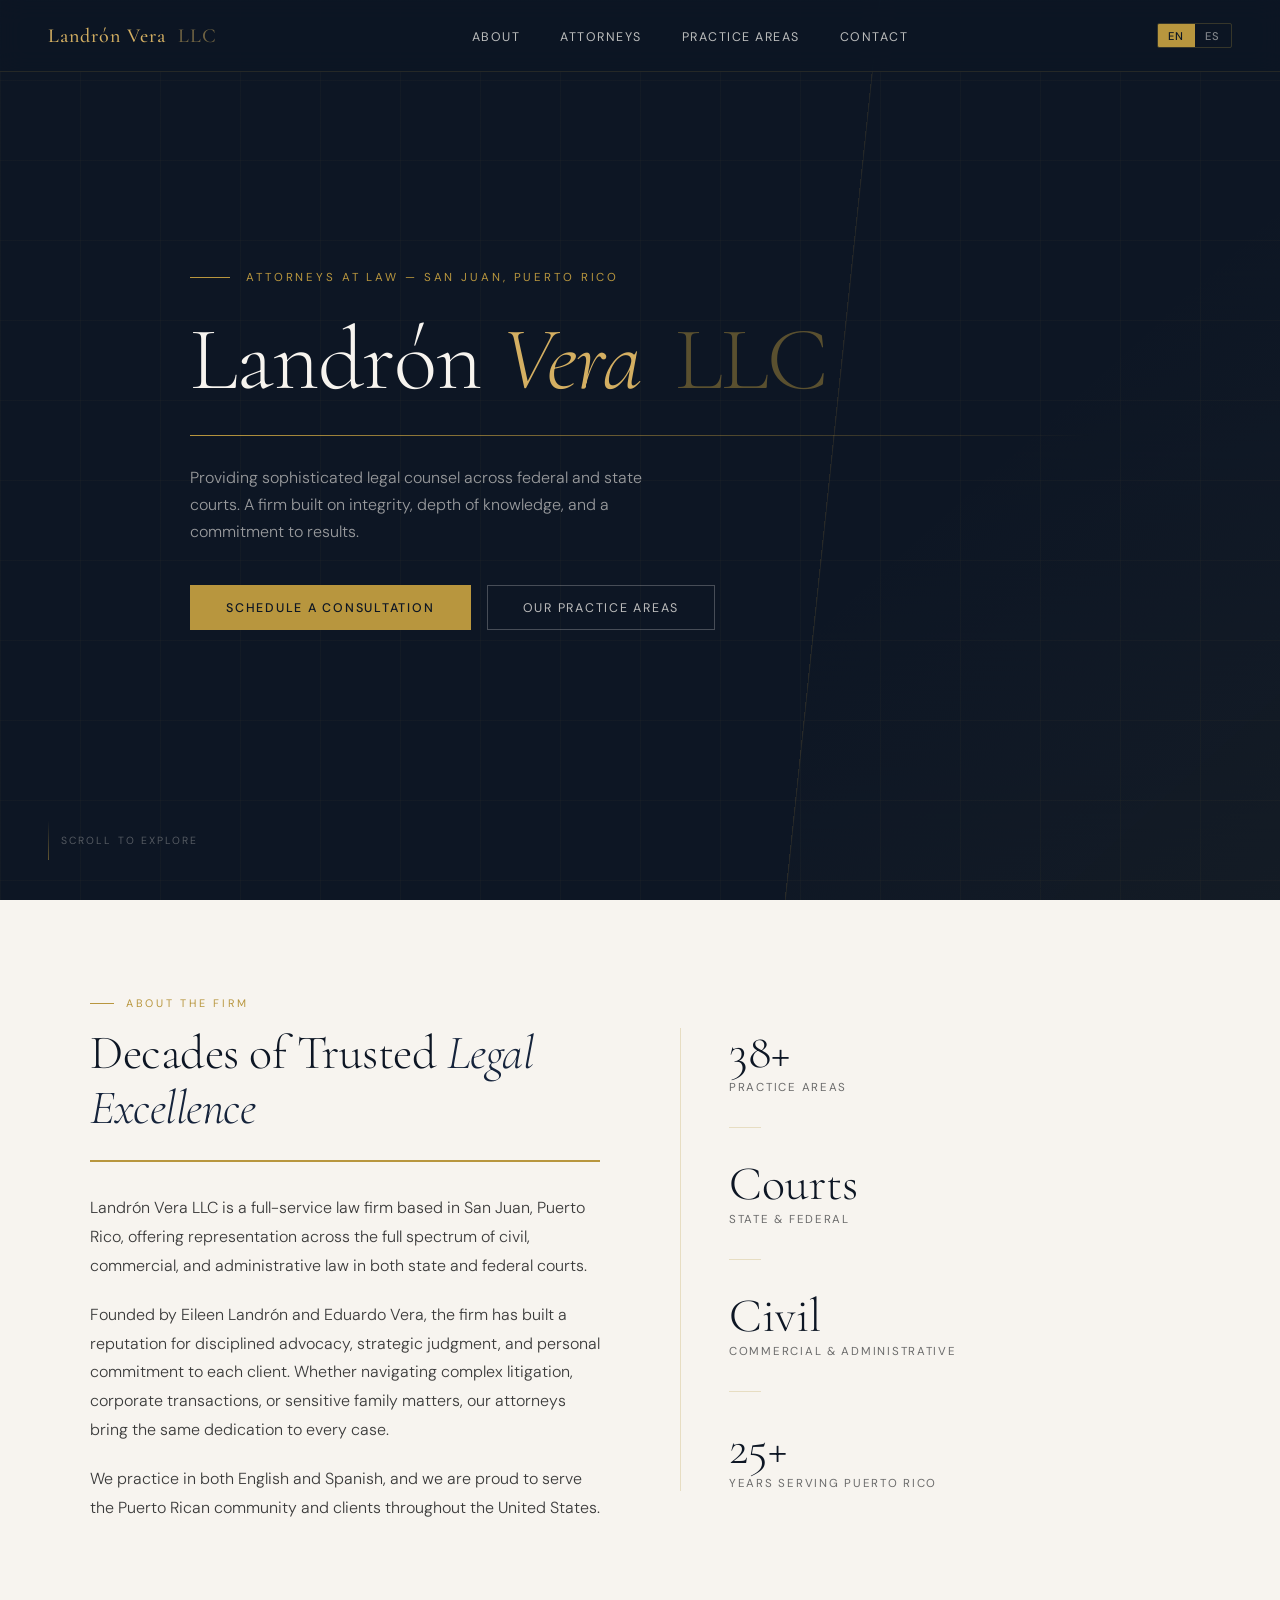
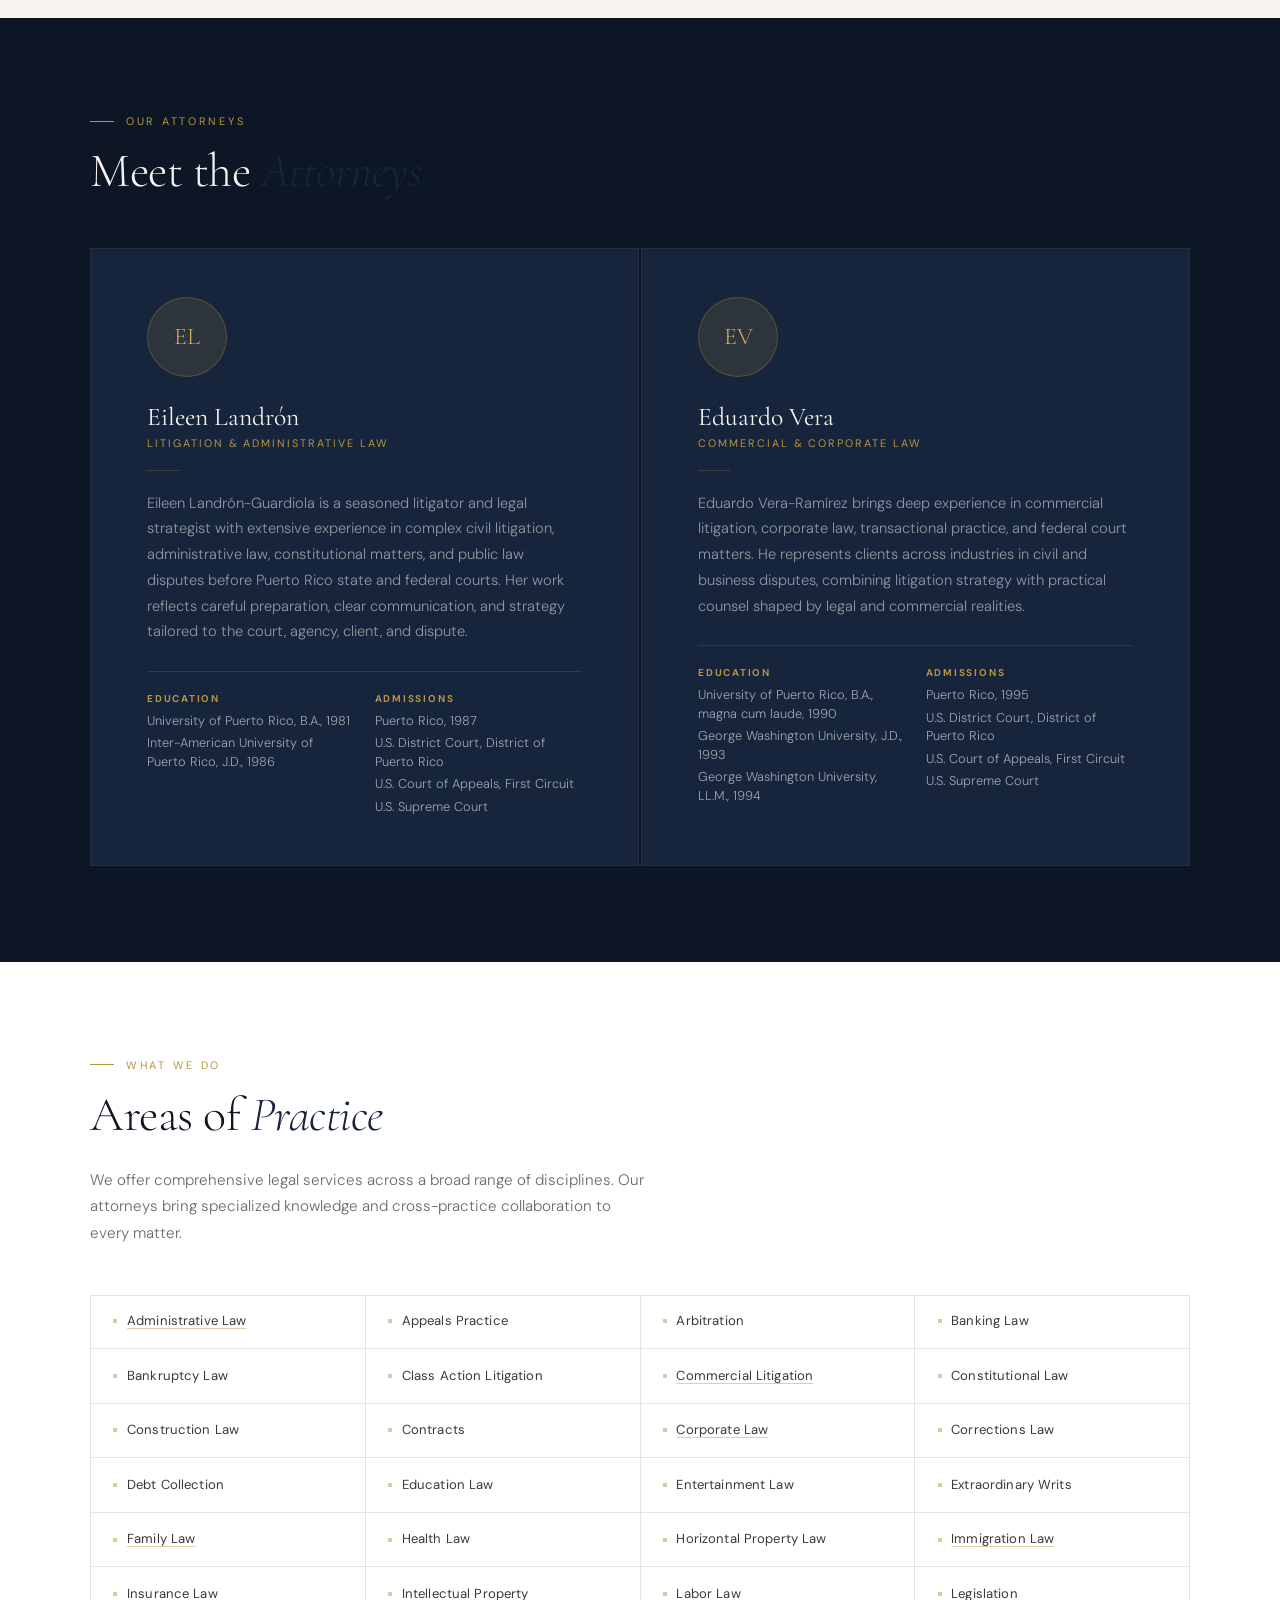
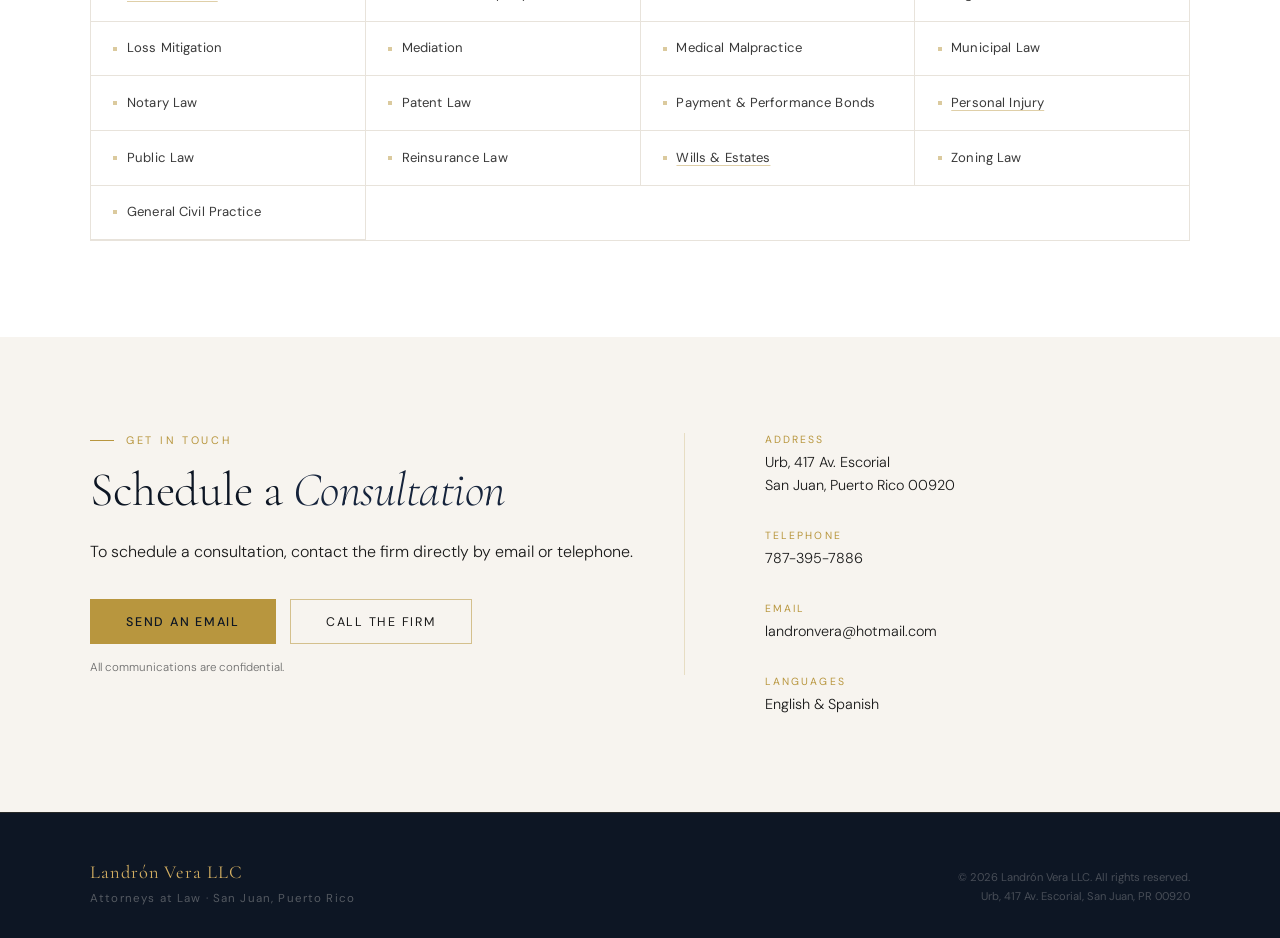
==== commit e49bfd5a: "Refine contact layout and firm stats" ====
--- a/index.html
+++ b/index.html
@@ -29,7 +29,6 @@
           <button id="btnEN" type="button" class="active" data-lang-switch="en">EN</button>
           <button id="btnES" type="button" data-lang-switch="es">ES</button>
         </div>
-        <!-- <a href="#contact" class="nav-cta" data-en="Free Consultation" data-es="Consulta Gratis">Free Consultation</a> -->
         <button class="hamburger" type="button" aria-label="Menu" aria-controls="mobileMenu" aria-expanded="false" data-menu-toggle>
           <span></span>
           <span></span>
@@ -44,7 +43,6 @@
     <a href="#attorneys" data-en="Attorneys" data-es="Abogados">Attorneys</a>
     <a href="#practice" data-en="Practice Areas" data-es="&Aacute;reas de Pr&aacute;ctica">Practice Areas</a>
     <a href="#contact" data-en="Contact" data-es="Contacto">Contact</a>
-    <a href="#contact" data-en="Free Consultation" data-es="Consulta Gratis">Free Consultation</a>
   </div>
 
   <main>
@@ -104,6 +102,11 @@
             <div class="stat">
               <div class="stat-number">Civil</div>
               <div class="stat-label" data-en="Commercial &amp; Administrative" data-es="Comercial y Administrativo">Commercial &amp; Administrative</div>
+            </div>
+            <div class="stat-divider"></div>
+            <div class="stat">
+              <div class="stat-number">25+</div>
+              <div class="stat-label" data-en="Years Serving Puerto Rico" data-es="A&ntilde;os Sirviendo a Puerto Rico">Years Serving Puerto Rico</div>
             </div>
           </div>
         </aside>
@@ -236,11 +239,6 @@
 
     <section id="contact">
       <div class="section-shell">
-        <div class="section-label reveal" data-en="Get in Touch" data-es="Cont&aacute;ctenos">Get in Touch</div>
-        <h2 class="section-title display-face reveal" data-en="Schedule a <em>Consultation</em>" data-es="Agende su <em>Consulta</em>" data-i18n-html="true">
-          Schedule a <em>Consultation</em>
-        </h2>
-
         <div class="contact-grid">
           <div class="contact-info reveal">
             <div class="contact-detail">
@@ -269,7 +267,11 @@
           </div>
 
           <div class="contact-card reveal">
-            <p data-en="To schedule a consultation, contact the firm directly by email or telephone." data-es="Para agendar una consulta, comun&iacute;quese directamente con el bufete por correo electr&oacute;nico o tel&eacute;fono.">
+            <div class="section-label" data-en="Get in Touch" data-es="Cont&aacute;ctenos">Get in Touch</div>
+            <h2 class="section-title display-face" data-en="Schedule a <em>Consultation</em>" data-es="Agende su <em>Consulta</em>" data-i18n-html="true">
+              Schedule a <em>Consultation</em>
+            </h2>
+            <p class="contact-card-copy" data-en="To schedule a consultation, contact the firm directly by email or telephone." data-es="Para agendar una consulta, comun&iacute;quese directamente con el bufete por correo electr&oacute;nico o tel&eacute;fono.">
               To schedule a consultation, contact the firm directly by email or telephone.
             </p>
             <div class="contact-actions">
--- a/styles.css
+++ b/styles.css
@@ -773,15 +773,16 @@
 
 .contact-grid {
   display: grid;
-  grid-template-columns: 1fr 1.4fr;
+  grid-template-columns: 1.4fr 1fr;
   gap: 5rem;
-  margin-top: 3rem;
+  margin-top: 0;
 }
 
 .contact-info {
   display: flex;
   flex-direction: column;
   gap: 2rem;
+  order: 2;
 }
 
 .contact-detail {
@@ -815,13 +816,18 @@
 
 .contact-card {
   align-self: start;
-  border-left: 1px solid var(--border);
-  padding-left: 3rem;
-}
-
-.contact-card p:first-child {
+  border-right: 1px solid var(--border);
+  padding-right: 3rem;
+  order: 1;
+}
+
+.contact-card .section-title {
+  margin-bottom: 1.25rem;
+}
+
+.contact-card-copy {
   max-width: 34rem;
-  margin-bottom: 1.5rem;
+  margin-bottom: 2rem;
   color: var(--ink);
   font-size: 1rem;
   font-weight: 300;
@@ -843,6 +849,20 @@
 .contact-actions .btn-ghost:hover {
   border-color: var(--gold);
   color: var(--gold);
+}
+
+@media (max-width: 1180px) and (orientation: portrait) {
+  .contact-grid {
+    grid-template-columns: 1fr;
+    gap: 3rem;
+  }
+
+  .contact-card {
+    border-right: none;
+    border-bottom: 1px solid var(--border);
+    padding-right: 0;
+    padding-bottom: 2rem;
+  }
 }
 
 .form-note {
@@ -1084,9 +1104,11 @@
 
   .contact-card {
     border-left: none;
-    border-top: 1px solid var(--border);
+    border-right: none;
+    border-bottom: 1px solid var(--border);
     padding-left: 0;
-    padding-top: 2rem;
+    padding-right: 0;
+    padding-bottom: 2rem;
   }
 
   .stat-row {
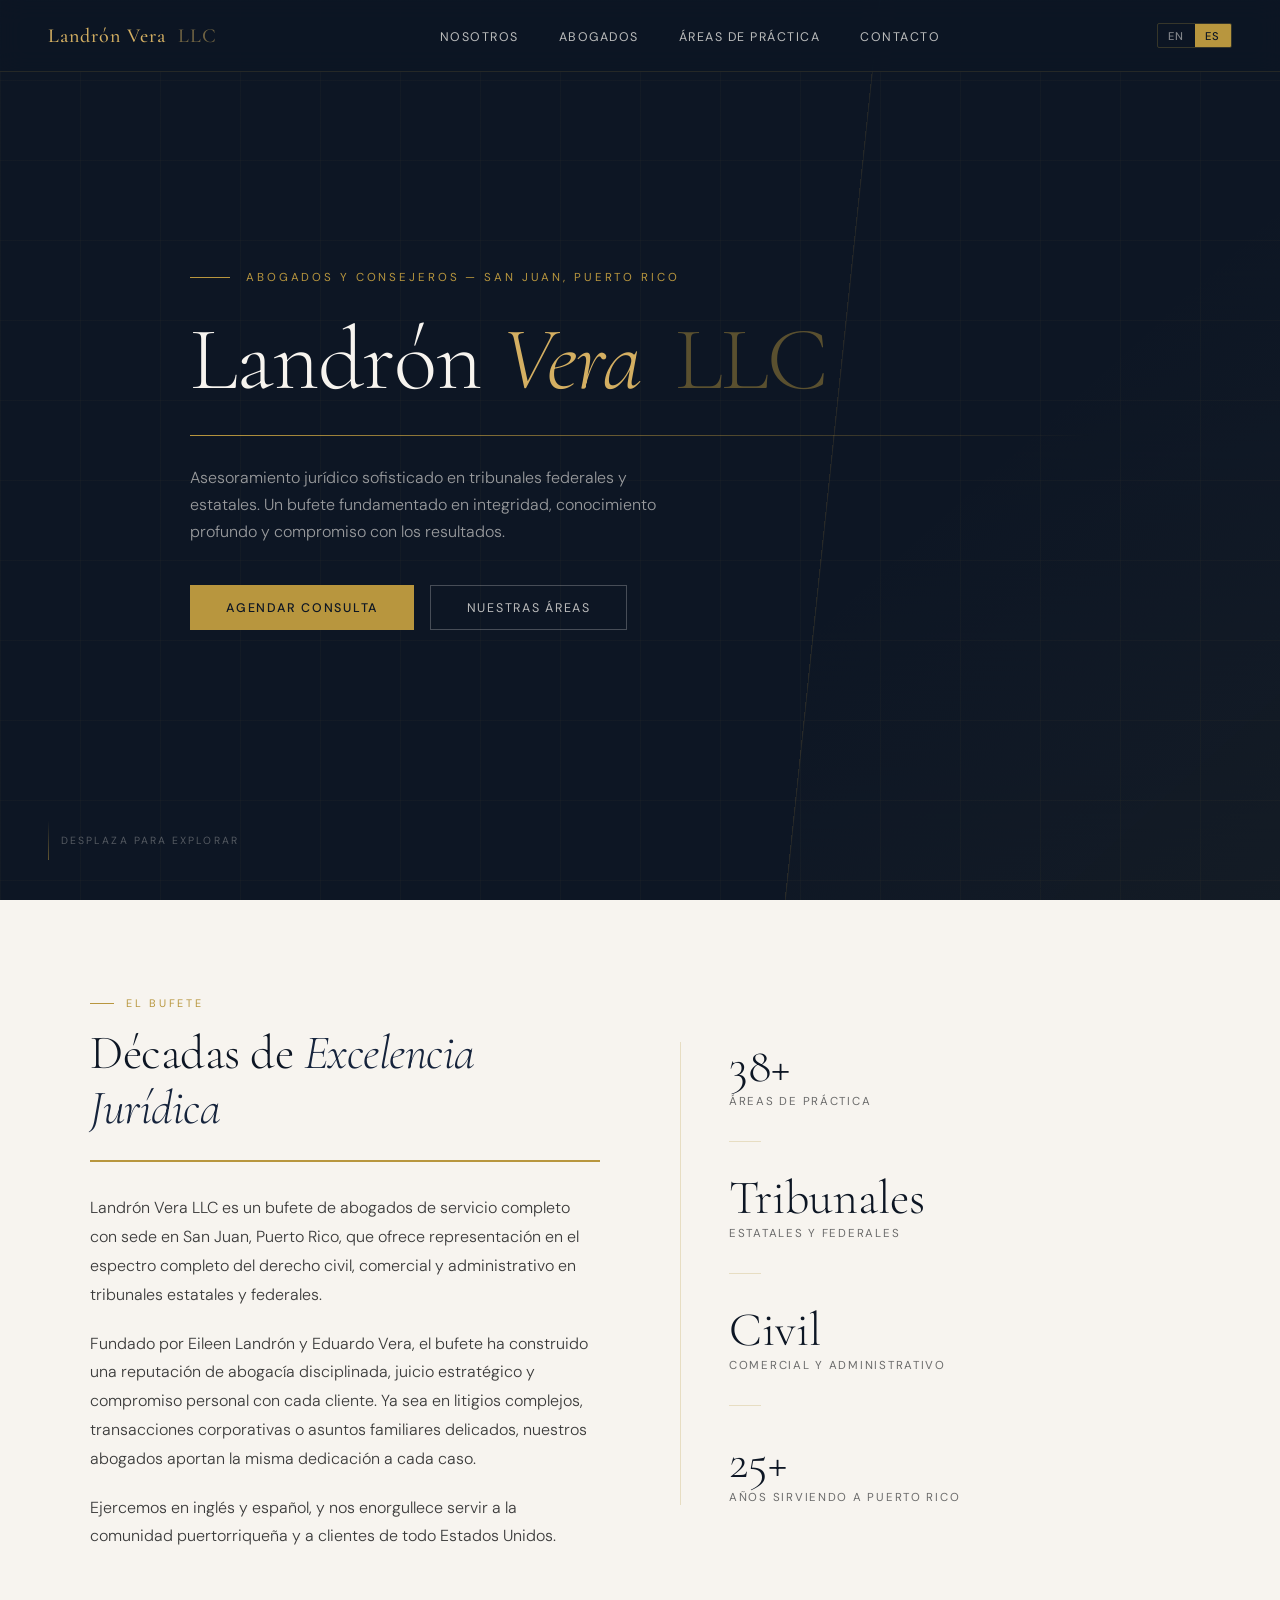
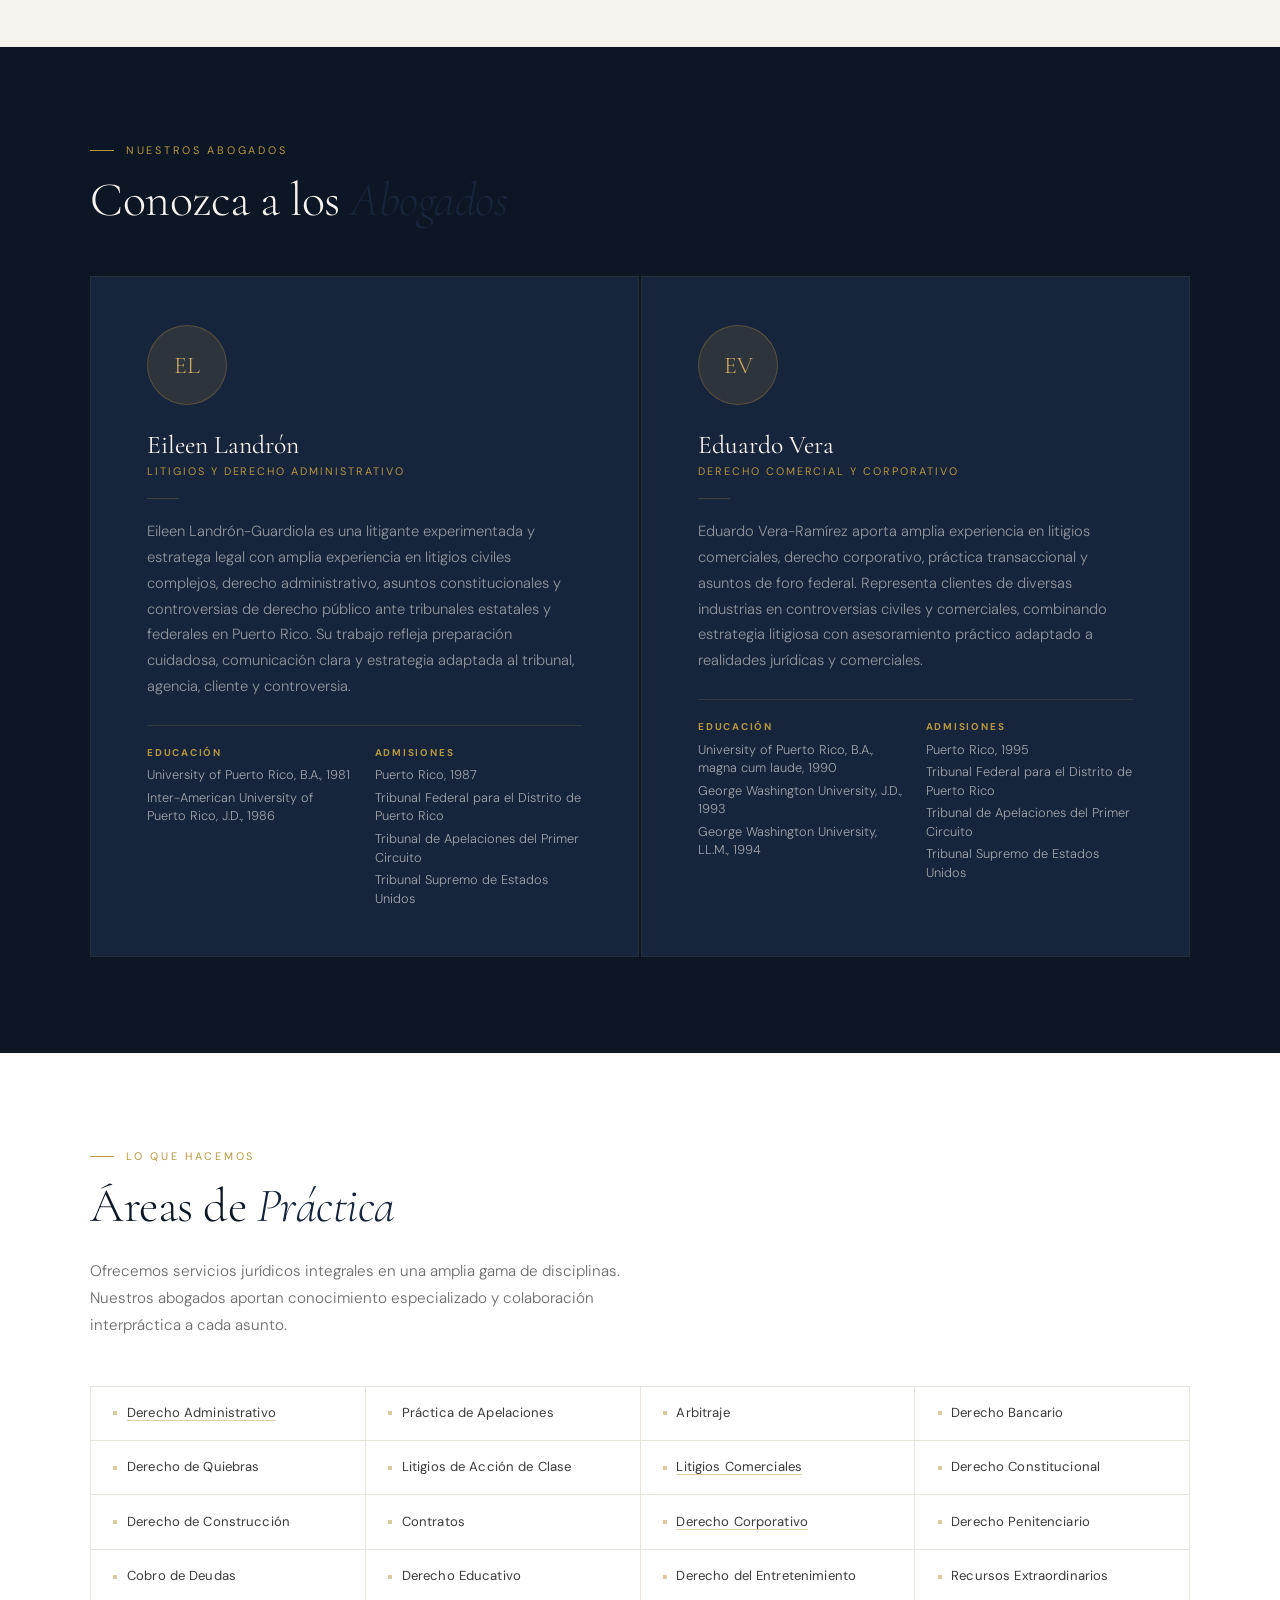
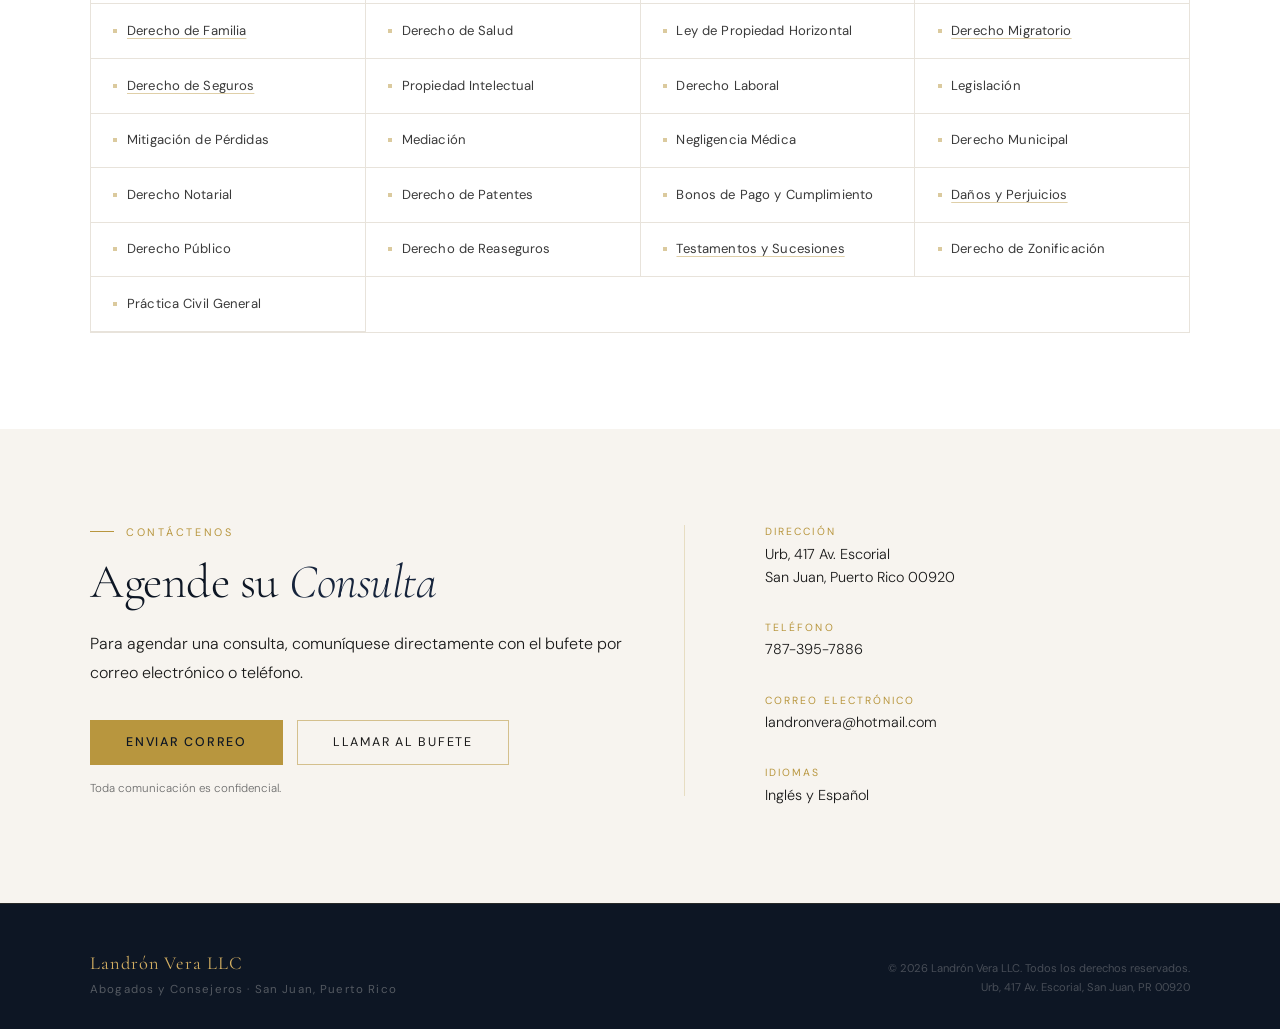
==== commit 2ee26179: "Default site language to Spanish" ====
--- a/index.html
+++ b/index.html
@@ -1,5 +1,5 @@
 <!DOCTYPE html>
-<html lang="en">
+<html lang="es">
 <head>
   <meta charset="UTF-8">
   <meta name="viewport" content="width=device-width, initial-scale=1.0">
@@ -26,8 +26,8 @@
 
       <div class="nav-right">
         <div class="lang-toggle" role="group" aria-label="Language toggle">
-          <button id="btnEN" type="button" class="active" data-lang-switch="en">EN</button>
-          <button id="btnES" type="button" data-lang-switch="es">ES</button>
+          <button id="btnEN" type="button" data-lang-switch="en">EN</button>
+          <button id="btnES" type="button" class="active" data-lang-switch="es">ES</button>
         </div>
         <button class="hamburger" type="button" aria-label="Menu" aria-controls="mobileMenu" aria-expanded="false" data-menu-toggle>
           <span></span>
